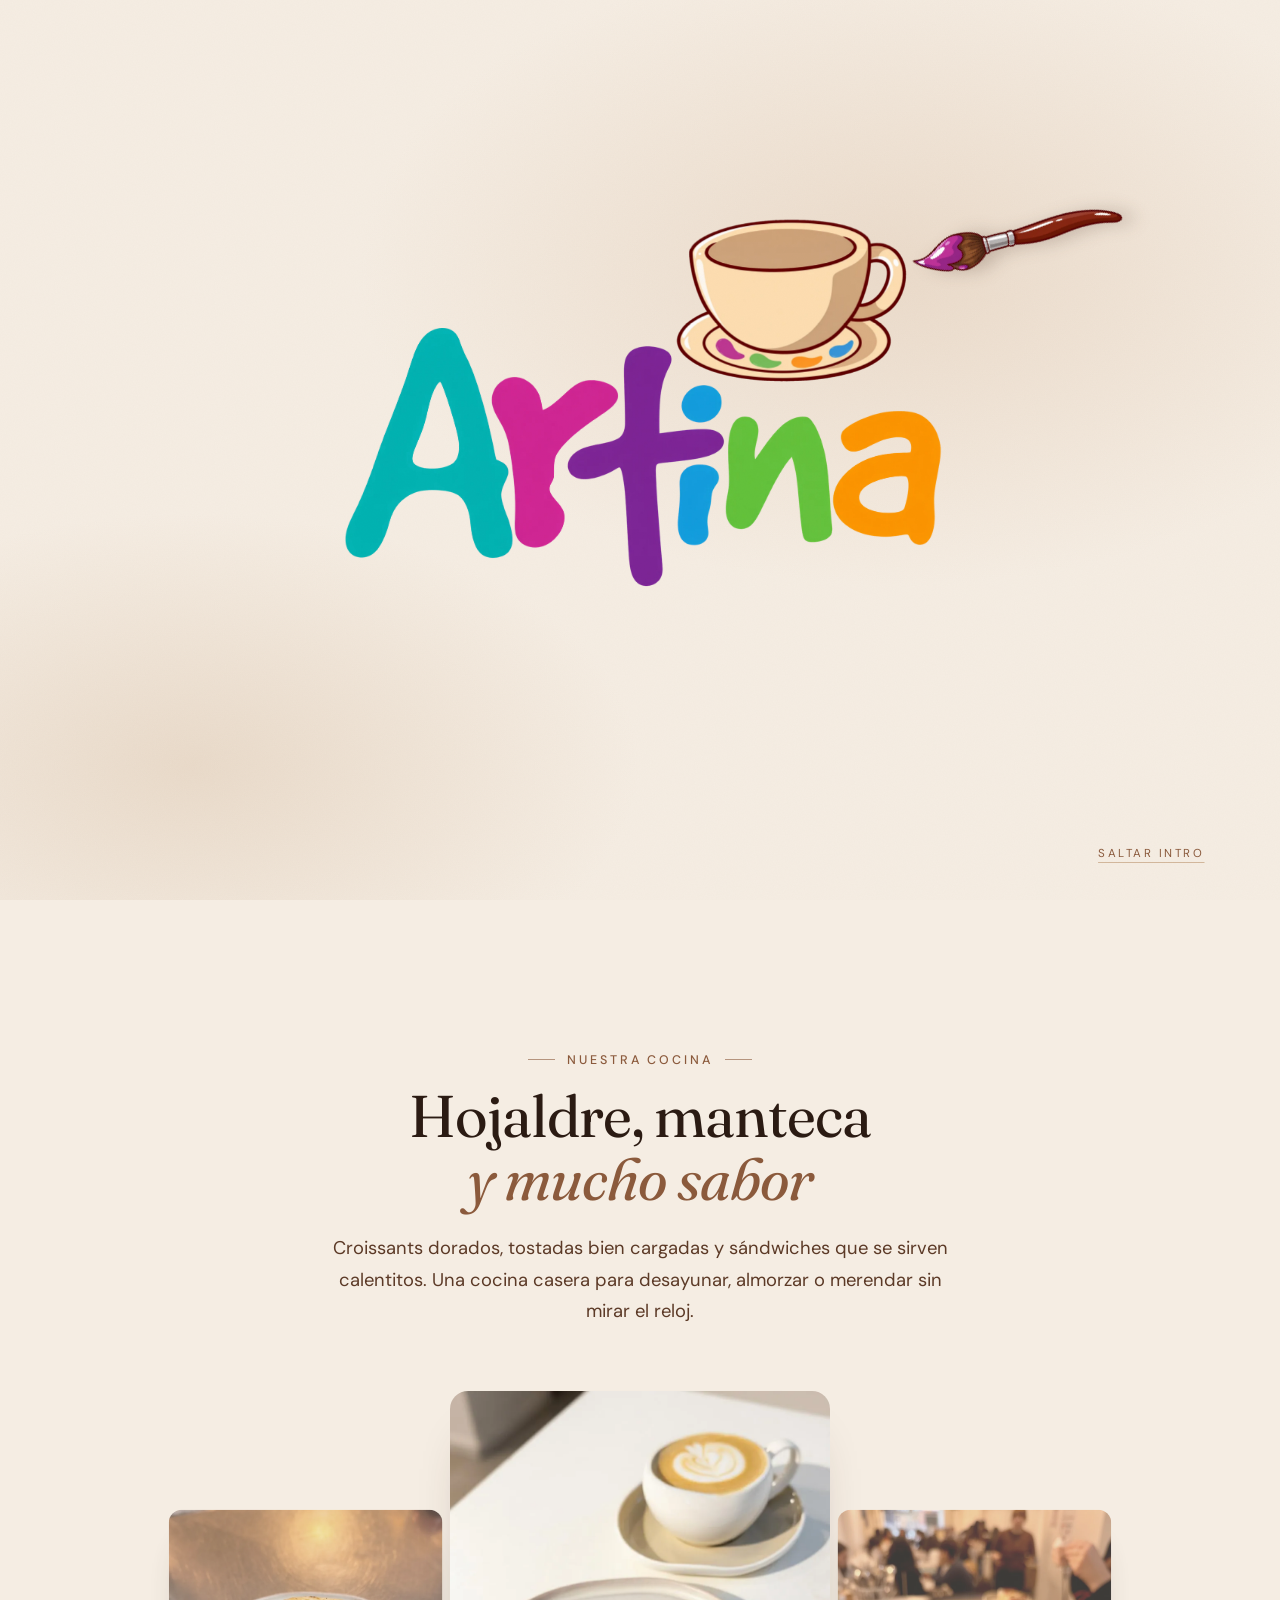
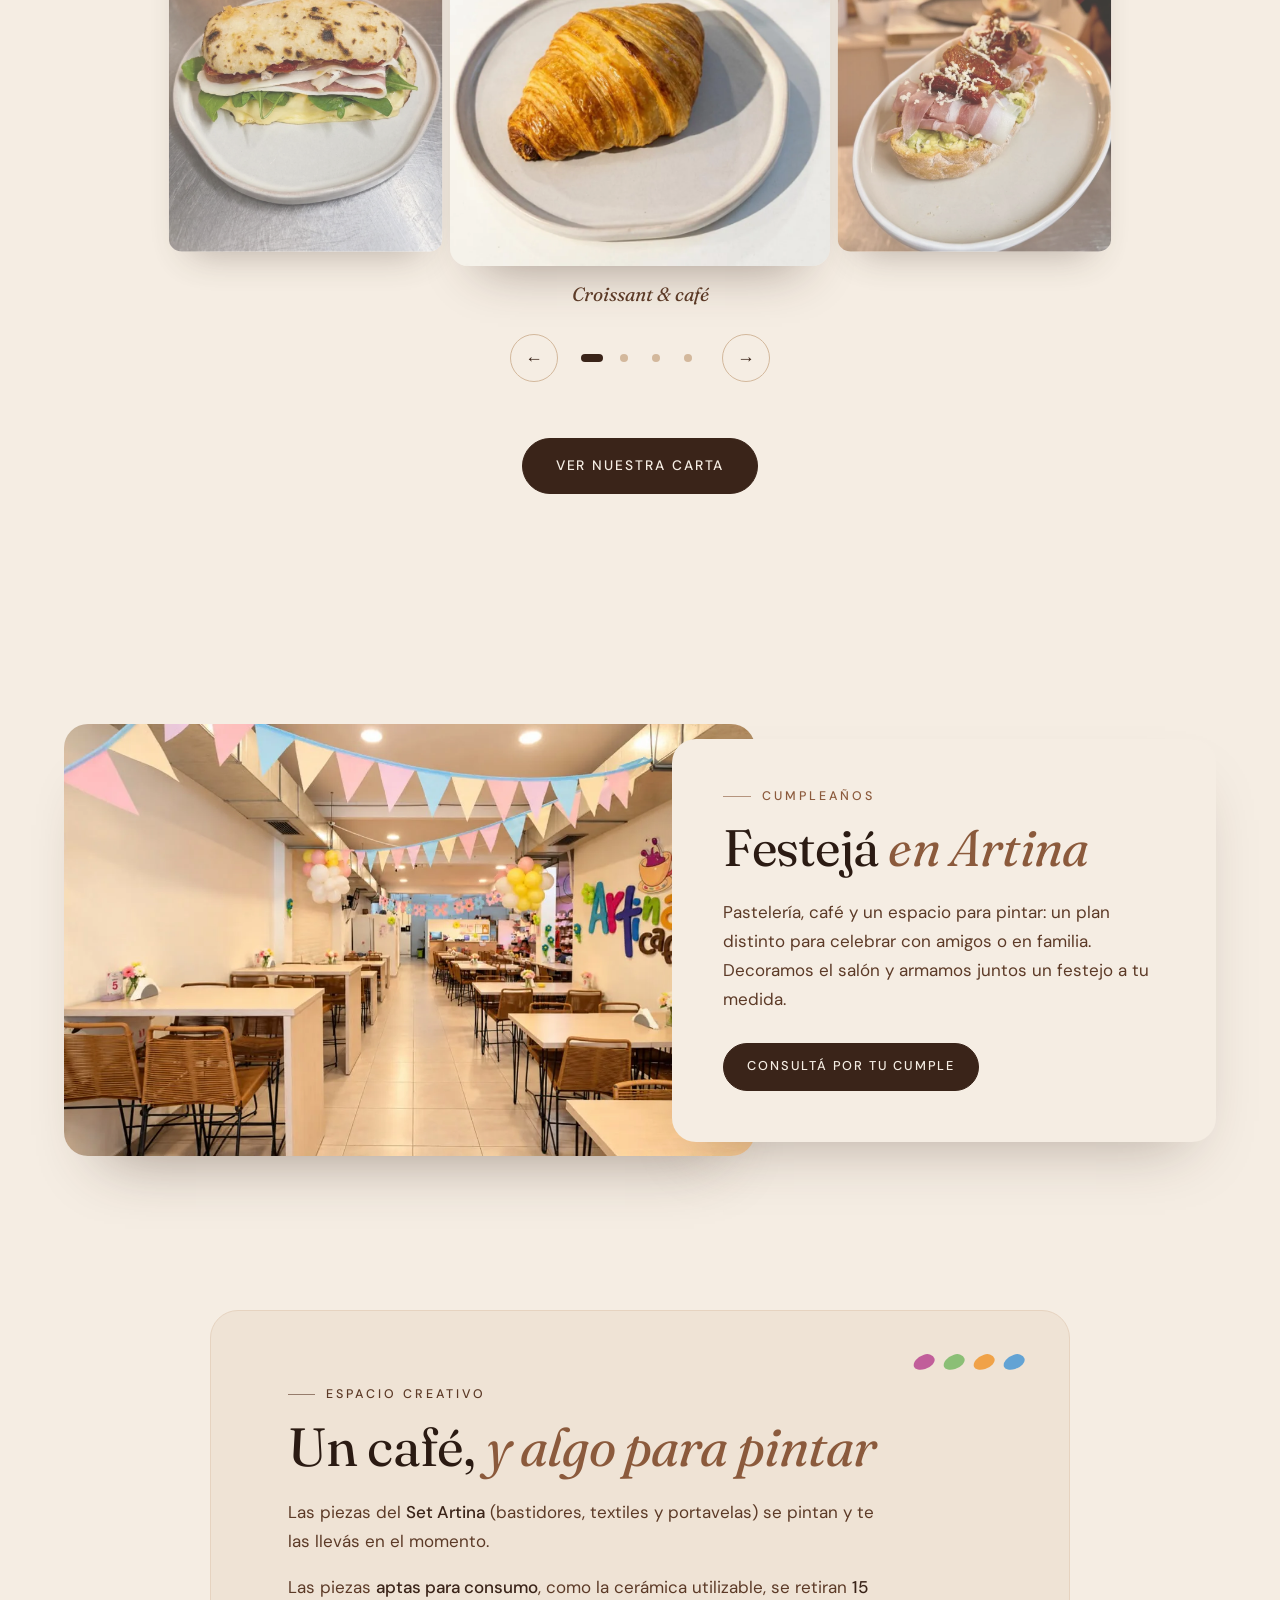
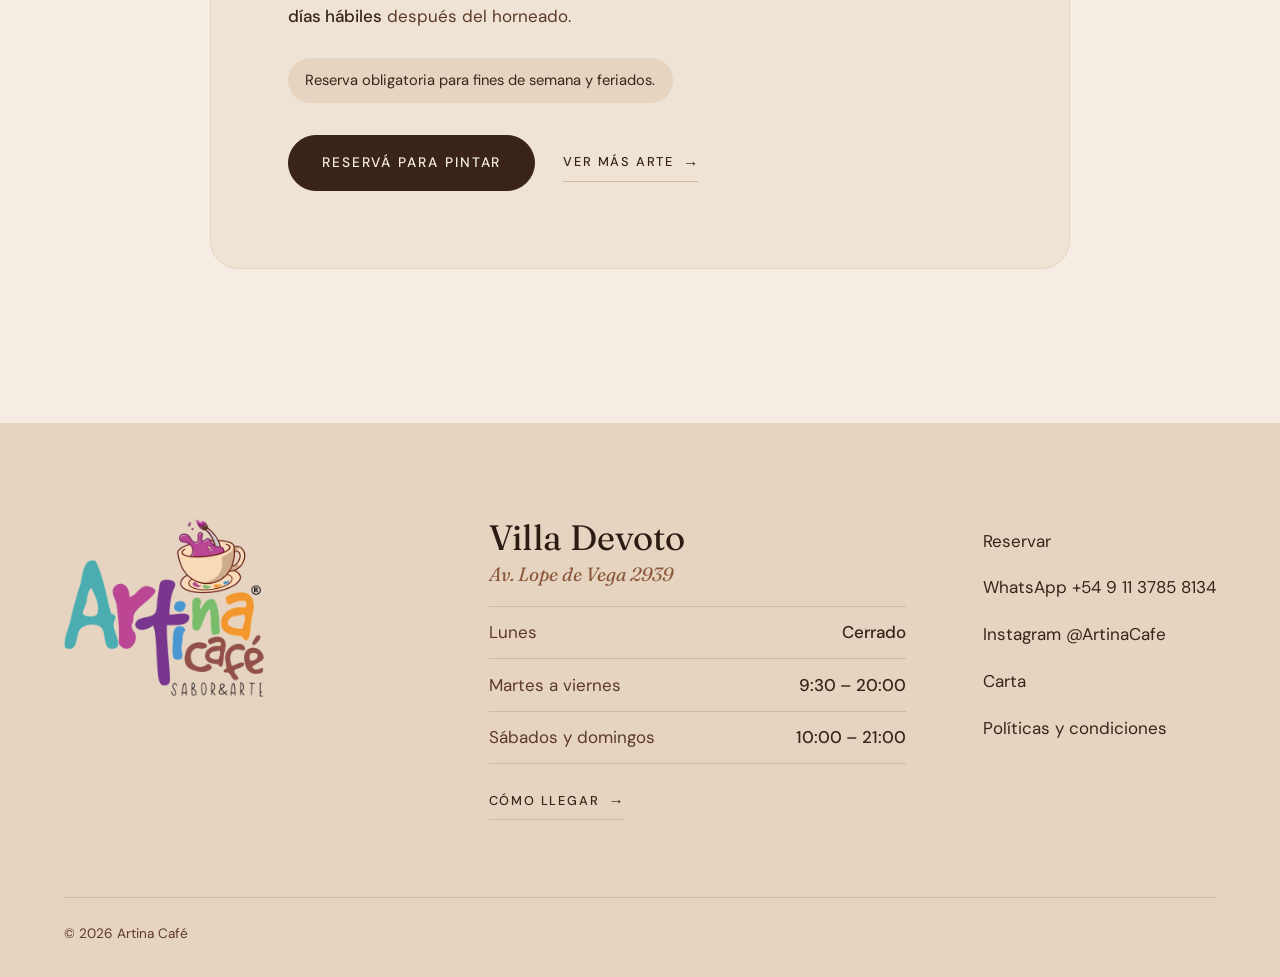
==== index.html @ 3995f41c "Usar el logo completo en el header y el footer Co-Authored-By: Claude Opus 5.5 <noreply@anthropic.co" ====
<!doctype html>
<html lang="es-AR">
<head>
  <meta charset="utf-8">
  <meta name="viewport" content="width=device-width, initial-scale=1">
  <title>Artina Café · Pastelería, café y arte</title>
  <meta name="description" content="Artina Café: pastelería, café y un espacio creativo para pintar. Villa Devoto, Buenos Aires.">
  <meta property="og:title" content="Artina Café · Sabor & Arte">
  <meta property="og:description" content="Pastelería, café y experiencias que inspiran. Villa Devoto, Buenos Aires.">
  <meta property="og:image" content="img/og.jpg">
  <meta name="theme-color" content="#F5EDE3">
  <link rel="icon" href="img/logo.webp">

  <link rel="preconnect" href="https://fonts.googleapis.com">
  <link rel="preconnect" href="https://fonts.gstatic.com" crossorigin>
  <link href="https://fonts.googleapis.com/css2?family=Fraunces:ital,opsz,wght@0,9..144,400;0,9..144,500;1,9..144,400;1,9..144,500&family=DM+Sans:opsz,wght@9..40,400;9..40,500&display=swap" rel="stylesheet">

  <link rel="preload" as="image" href="img/letra-1.webp">
  <link rel="preload" as="image" href="img/pincel.webp">
  <link rel="preload" as="image" href="img/taza.webp">
  <link rel="stylesheet" href="css/styles.css">

  <script type="application/ld+json">
  {
    "@context": "https://schema.org",
    "@type": "CafeOrCoffeeShop",
    "name": "Artina Café",
    "slogan": "Sabor & Arte",
    "url": "https://www.artinacafe.com",
    "telephone": "+54 9 11 3785 8134",
    "servesCuisine": ["Pastelería", "Café", "Salados"],
    "sameAs": ["https://www.instagram.com/ArtinaCafe"],
    "address": { "@type": "PostalAddress", "streetAddress": "Av. Lope de Vega 2939", "addressLocality": "Villa Devoto, Ciudad Autónoma de Buenos Aires", "addressCountry": "AR" },
    "openingHours": ["Tu-Fr 09:30-20:00", "Sa-Su 10:00-21:00"],
    "hasMenu": "https://www.lacartaa.com/artina-cafe-684"
  }
  </script>
</head>
<body class="is-intro">
  <a class="skip-link" href="#pasteleria">Ir al contenido</a>

  <!-- ============ NAV ============ -->
  <header class="nav" id="top">
    <a class="nav__brand" href="#top" aria-label="Artina Café, inicio">
      <img src="img/logo.webp" alt="" width="480" height="428">
    </a>
    <button class="nav__toggle" aria-expanded="false" aria-controls="nav-links">Menú</button>
    <nav class="nav__links" id="nav-links" aria-label="Principal">
      <a href="#pasteleria">Pastelería</a>
      <a href="#cumpleanos">Cumpleaños</a>
      <a href="#espacio-creativo">Espacio creativo</a>
      <a href="#visitanos">Visitanos</a>
      <a class="btn btn--small" href="https://turnosconqr.com/artinacafe" target="_blank" rel="noopener">Reservar</a>
    </nav>
  </header>

  <main>
    <!-- ============ HERO + INTRO ============ -->
    <section class="hero" aria-label="Artina Café, Sabor y Arte">
      <h1 class="visually-hidden">Artina Café — Sabor &amp; Arte</h1>

      <div class="stage" aria-hidden="true">
        <!-- 1. Nombre, revelado por la pincelada -->
        <svg class="layer layer--name" viewBox="0 0 1920 819">
          <!-- Cada letra tiene su máscara: los trazos blancos la van descubriendo -->
          <defs>
            <mask id="m-1" maskUnits="userSpaceOnUse" x="0" y="0" width="1920" height="819">
              <g class="write-strokes" fill="none" stroke="#fff" stroke-width="175" stroke-linecap="round" stroke-linejoin="round">
                <path d="M75 690C90 645 136 515 165 420C194 325 226 184 250 120C274 56 288 35 310 35C332 35 359 56 385 120C411 184 445 325 465 420C485 515 498 645 505 690"/>
                <path d="M150 520L470 520"/>
              </g>
            </mask>
            <mask id="m-2" maskUnits="userSpaceOnUse" x="0" y="0" width="1920" height="819">
              <g class="write-strokes" fill="none" stroke="#fff" stroke-width="175" stroke-linecap="round" stroke-linejoin="round">
                <path d="M570 205C577 246 600 376 610 450C620 524 627 617 630 650"/>
                <path d="M600 390C617 369 659 296 700 265C741 234 821 215 845 205"/>
              </g>
            </mask>
            <mask id="m-3" maskUnits="userSpaceOnUse" x="0" y="0" width="1920" height="819">
              <g class="write-strokes" fill="none" stroke="#fff" stroke-width="175" stroke-linecap="round" stroke-linejoin="round">
                <path d="M765 440L1190 345"/>
                <path d="M985 105C983 171 975 391 975 500C975 609 983 717 985 760"/>
              </g>
            </mask>
            <mask id="m-4" maskUnits="userSpaceOnUse" x="0" y="0" width="1920" height="819">
              <g class="write-strokes" fill="none" stroke="#fff" stroke-width="175" stroke-linecap="round" stroke-linejoin="round">
                <path d="M1145 232L1162 248"/>
                <path d="M1140 480L1140 640"/>
              </g>
            </mask>
            <mask id="m-5" maskUnits="userSpaceOnUse" x="0" y="0" width="1920" height="819">
              <g class="write-strokes" fill="none" stroke="#fff" stroke-width="175" stroke-linecap="round" stroke-linejoin="round">
                <path d="M1285 335L1275 630"/>
                <path d="M1285 460C1301 439 1352 358 1380 335C1408 312 1430 306 1450 320C1470 334 1492 368 1500 420C1508 472 1500 595 1500 630"/>
              </g>
            </mask>
            <mask id="m-6" maskUnits="userSpaceOnUse" x="0" y="0" width="1920" height="819">
              <g class="write-strokes" fill="none" stroke="#fff" stroke-width="175" stroke-linecap="round" stroke-linejoin="round">
                <path d="M1655 385C1672 373 1728 322 1760 315C1792 308 1833 314 1850 345C1867 376 1858 452 1860 500C1862 548 1864 608 1865 630"/>
                <path d="M1845 480C1821 478 1738 460 1700 470C1662 480 1626 512 1615 540C1604 568 1612 616 1635 635C1658 654 1715 661 1750 655C1785 649 1829 609 1845 600"/>
              </g>
            </mask>
          </defs>
          <image class="name-img" href="img/letra-1.webp" x="17" y="0" width="544" height="737" mask="url(#m-1)"/>
          <image class="name-img" href="img/letra-2.webp" x="482" y="148" width="414" height="555" mask="url(#m-2)"/>
          <image class="name-img" href="img/letra-3.webp" x="723" y="53" width="509" height="768" mask="url(#m-3)"/>
          <image class="name-img" href="img/letra-4.webp" x="1073" y="176" width="149" height="519" mask="url(#m-4)"/>
          <image class="name-img" href="img/letra-5.webp" x="1226" y="276" width="350" height="410" mask="url(#m-5)"/>
          <image class="name-img" href="img/letra-6.webp" x="1565" y="258" width="355" height="436" mask="url(#m-6)"/>
        </svg>

        <!-- 2. Taza (fondo) -->
        <div class="layer cup-part">
          <img class="cup-img" src="img/taza.webp" alt="" width="660" height="466">
        </div>

        <!-- 3. Líquido + salpicadura (entre la taza y su borde delantero) -->
        <svg class="layer layer--fx cup-part" viewBox="0 0 1000 760" preserveAspectRatio="none">
          <ellipse class="liquid" cx="732" cy="169" rx="118" ry="31"/>
          <ellipse class="ripple" cx="732" cy="169" rx="110" ry="29"/>
          <g class="splash">
            <path class="splash__fill" d="M612 176C596 168 586 150 594 132C601 116 622 110 636 118C648 125 650 140 662 142C674 144 676 130 678 116C680 98 684 80 697 72C709 65 724 72 722 86C720 100 710 108 716 120C722 132 738 128 750 120C762 112 780 108 792 118C804 128 806 146 800 160L806 178Z"/>
            <path class="splash__line" d="M612 176C596 168 586 150 594 132C601 116 622 110 636 118C648 125 650 140 662 142C674 144 676 130 678 116C680 98 684 80 697 72C709 65 724 72 722 86C720 100 710 108 716 120C722 132 738 128 750 120C762 112 780 108 792 118C804 128 806 146 800 160"/>
            <path class="splash__shine" d="M604 140C608 128 618 124 626 126M690 92C692 84 698 80 704 80M772 124C780 122 788 126 791 132"/>
            <ellipse class="splash__bubble" cx="760" cy="146" rx="9" ry="6"/>
          </g>
        </svg>

        <!-- 4. Pincel cuando está dentro de la taza (recortado a la boca de la taza) -->
        <div class="layer layer--in-cup"></div>

        <!-- 5. Borde delantero de la taza + plato -->
        <div class="layer cup-part">
          <img class="cup-img" src="img/taza-frente.webp" alt="" width="660" height="466">
        </div>

        <!-- 6. Capa superior: gotas y pincel en vuelo -->
        <svg class="layer layer--drops" viewBox="0 0 1000 760" preserveAspectRatio="none">
          <path class="drop" d="M0 -12C4 -6 8 -1 8 4A8 8 0 0 1 -8 4C-8 -1 -4 -6 0 -12Z"/>
          <path class="drop" d="M0 -8C3 -4 5 -1 5 3A5 5 0 0 1 -5 3C-5 -1 -3 -4 0 -8Z"/>
          <path class="drop" d="M0 -9C3 -5 6 -1 6 3A6 6 0 0 1 -6 3C-6 -1 -3 -5 0 -9Z"/>
        </svg>
        <div class="layer layer--top">
          <div class="brush"><img src="img/pincel.webp" alt="" width="606" height="593"></div>
        </div>

        <img class="lockup" src="img/cafe-saboryarte.webp" alt="" width="900" height="523">

        <svg width="0" height="0" style="position:absolute">
          <clipPath id="cup-mouth" clipPathUnits="objectBoundingBox">
            <rect x="-1" y="-1" width="3" height="1.2224"/>
            <ellipse cx="0.732" cy="0.2224" rx="0.119" ry="0.0418"/>
          </clipPath>
        </svg>
      </div>

      <div class="hero__after">
        <p class="hero__lead">Pastelería, café y experiencias que inspiran</p>
        <div class="hero__ctas">
          <a class="btn" href="#pasteleria">Descubrí nuestra cocina</a>
          <a class="btn btn--ghost" href="https://turnosconqr.com/artinacafe" target="_blank" rel="noopener">Reservar mesa</a>
        </div>
      </div>

      <button class="skip-intro" type="button">Saltar intro</button>
    </section>

    <!-- ============ PASTELERÍA + COCINA (carrusel) ============ -->
    <section class="section food" id="pasteleria">
      <header class="food__head reveal">
        <p class="eyebrow eyebrow--center">Nuestra cocina</p>
        <h2 class="display">Hojaldre, manteca <em>y mucho sabor</em></h2>
        <p class="lede">
          Croissants dorados, tostadas bien cargadas y sándwiches que se sirven calentitos.
          Una cocina casera para desayunar, almorzar o merendar sin mirar el reloj.
        </p>
      </header>

      <div class="carousel reveal" aria-roledescription="carrusel" aria-label="Platos de Artina">
        <div class="carousel__track">
          <figure class="slide" aria-roledescription="diapositiva">
            <img src="img/comida2.webp" alt="Croissant dorado junto a un café con arte latte" width="922" height="1152" loading="lazy">
            <figcaption>Croissant &amp; café</figcaption>
          </figure>
          <figure class="slide" aria-roledescription="diapositiva">
            <img src="img/comida.webp" alt="Tostada con palta, jamón crudo y tomates asados" width="922" height="1152" loading="lazy">
            <figcaption>Tostada con palta y jamón crudo</figcaption>
          </figure>
          <figure class="slide" aria-roledescription="diapositiva">
            <img src="img/comida3.webp" alt="Sándwich tostado de jamón con queso gratinado" width="922" height="1152" loading="lazy">
            <figcaption>Tostado gratinado</figcaption>
          </figure>
          <figure class="slide" aria-roledescription="diapositiva">
            <img src="img/comida4.webp" alt="Sándwich de focaccia con jamón, queso, tomates y rúcula" width="922" height="1152" loading="lazy">
            <figcaption>Focaccia rellena</figcaption>
          </figure>
        </div>
        <div class="carousel__controls">
          <button class="carousel__btn" data-dir="-1" aria-label="Anterior">←</button>
          <div class="carousel__dots" role="tablist" aria-label="Elegir plato"></div>
          <button class="carousel__btn" data-dir="1" aria-label="Siguiente">→</button>
        </div>
      </div>

      <div class="food__cta reveal">
        <a class="btn btn--large" href="https://www.lacartaa.com/artina-cafe-684" target="_blank" rel="noopener">Ver nuestra carta</a>
      </div>
    </section>

    <!-- ============ CUMPLEAÑOS ============ -->
    <section class="birthday" id="cumpleanos">
      <div class="birthday__media reveal">
        <img src="img/cumpleanos.webp" alt="El salón de Artina Café decorado para un cumpleaños, con banderines y globos" width="1290" height="716" loading="lazy">
      </div>
      <div class="birthday__card reveal">
        <p class="eyebrow">Cumpleaños</p>
        <h2 class="display">Festejá <em>en Artina</em></h2>
        <!-- EDITAR: sumar detalles reales (para quiénes, capacidad, qué incluye) -->
        <p>
          Pastelería, café y un espacio para pintar: un plan distinto para celebrar con amigos o en familia.
          Decoramos el salón y armamos juntos un festejo a tu medida.
        </p>
        <a class="btn" href="https://wa.me/5491137858134?text=Hola%21%20Quiero%20consultar%20por%20un%20cumplea%C3%B1os%20en%20Artina" target="_blank" rel="noopener">Consultá por tu cumple</a>
      </div>
    </section>

    <!-- ============ ESPACIO CREATIVO ============ -->
    <section class="section studio" id="espacio-creativo">
      <div class="studio__card reveal">
        <div class="studio__palette" aria-hidden="true">
          <span style="--c:#B8468F"></span><span style="--c:#79B865"></span><span style="--c:#F0962F"></span><span style="--c:#4A98D3"></span>
        </div>
        <p class="eyebrow">Espacio creativo</p>
        <h2 class="display">Un café, <em>y algo para pintar</em></h2>
        <p>
          Las piezas del <strong>Set Artina</strong> (bastidores, textiles y portavelas) se pintan
          y te las llevás en el momento.
        </p>
        <p>
          Las piezas <strong>aptas para consumo</strong>, como la cerámica utilizable, se retiran
          <strong>15 días hábiles</strong> después del horneado.
        </p>
        <p class="notice">Reserva obligatoria para fines de semana y feriados.</p>
        <div class="studio__ctas">
          <a class="btn btn--large" href="https://turnosconqr.com/artinacafe" target="_blank" rel="noopener">Reservá para pintar</a>
          <a class="link-arrow" href="https://linktr.ee/artinacafe" target="_blank" rel="noopener">Ver más arte</a>
        </div>
      </div>
    </section>
  </main>

  <!-- ============ FOOTER / VISITANOS ============ -->
  <footer class="footer" id="visitanos">
    <div class="footer__brand">
      <img src="img/logo.webp" alt="Artina café · Sabor &amp; Arte" width="480" height="428" loading="lazy">
    </div>

    <div class="footer__visit">
      <h2 class="footer__title">Villa Devoto</h2>
      <p class="footer__addr">Av. Lope de Vega 2939</p>
      <dl class="hours">
        <div><dt>Lunes</dt><dd>Cerrado</dd></div>
        <div><dt>Martes a viernes</dt><dd>9:30 – 20:00</dd></div>
        <div><dt>Sábados y domingos</dt><dd>10:00 – 21:00</dd></div>
      </dl>
      <a class="link-arrow link-arrow--light" href="https://www.google.com/maps/search/?api=1&amp;query=Av.+Lope+de+Vega+2939,+Buenos+Aires" target="_blank" rel="noopener">Cómo llegar</a>
    </div>

    <ul class="footer__links">
      <li><a href="https://turnosconqr.com/artinacafe" target="_blank" rel="noopener">Reservar</a></li>
      <li><a href="https://wa.me/5491137858134" target="_blank" rel="noopener">WhatsApp +54 9 11 3785 8134</a></li>
      <li><a href="https://www.instagram.com/ArtinaCafe" target="_blank" rel="noopener">Instagram @ArtinaCafe</a></li>
      <li><a href="https://www.lacartaa.com/artina-cafe-684" target="_blank" rel="noopener">Carta</a></li>
      <li><a href="https://artinacafe.com/index.php/politicas-condiciones/" target="_blank" rel="noopener">Políticas y condiciones</a></li>
    </ul>
    <p class="footer__copy">© <span id="year">2026</span> Artina Café</p>
  </footer>

  <script src="js/main.js" defer></script>
</body>
</html>
---- css/styles.css ----
/* ==========================================================================
   Artina Café — hoja de estilos
   Paleta tierra / nude / marrón · Fraunces + DM Sans
   ========================================================================== */

:root {
  --crema:     #F5EDE3;
  --crema-2:   #EFE3D5;
  --nude:      #E6D3C0;
  --arena:     #D3B89C;
  --caramelo:  #B0835D;
  --canela:    #8B5A3C;
  --cacao:     #5C3A27;
  --espresso:  #3A2419;
  --tinta:     #2B1B13;
  --paint:     #B8468F;           /* magenta del pincel (solo en la intro) */
  --paint-dk:  #6B1A2A;

  --serif: "Fraunces", Georgia, serif;
  --sans:  "DM Sans", system-ui, sans-serif;

  --gutter: clamp(16px, 5vw, 72px);
  --maxw: 1200px;
  --radius: 4px;
  --ease: cubic-bezier(.22, .8, .24, 1);
}

*,
*::before,
*::after { box-sizing: border-box; }

html { scroll-behavior: smooth; -webkit-text-size-adjust: 100%; }
section[id] { scroll-margin-top: 72px; }
@media (prefers-reduced-motion: reduce) { html { scroll-behavior: auto; } }

body {
  margin: 0;
  background: var(--crema);
  color: var(--espresso);
  font: 400 1.0625rem/1.7 var(--sans);
  -webkit-font-smoothing: antialiased;
  overflow-x: clip;
}

img { display: block; max-width: 100%; height: auto; }
a { color: inherit; }

/* grano de papel muy sutil */
body::before {
  content: "";
  position: fixed; inset: 0;
  pointer-events: none;
  z-index: 100;
  opacity: .35;
  mix-blend-mode: multiply;
  background-image: url("data:image/svg+xml,%3Csvg xmlns='http://www.w3.org/2000/svg' width='160' height='160'%3E%3Cfilter id='n'%3E%3CfeTurbulence type='fractalNoise' baseFrequency='.9' numOctaves='2' stitchTiles='stitch'/%3E%3CfeColorMatrix values='0 0 0 0 .45 0 0 0 0 .32 0 0 0 0 .22 0 0 0 .09 0'/%3E%3C/filter%3E%3Crect width='100%25' height='100%25' filter='url(%23n)'/%3E%3C/svg%3E");
}

.visually-hidden {
  position: absolute !important;
  width: 1px; height: 1px; overflow: hidden;
  clip: rect(0 0 0 0); white-space: nowrap;
}

.skip-link {
  position: absolute; left: 16px; top: -60px; z-index: 200;
  background: var(--espresso); color: var(--crema);
  padding: .6em 1em; border-radius: var(--radius);
}
.skip-link:focus { top: 16px; }

:focus-visible { outline: 2px solid var(--canela); outline-offset: 3px; }

/* ---------- Tipografía ---------- */

.eyebrow {
  margin: 0 0 1.1rem;
  font: 500 .78rem/1 var(--sans);
  letter-spacing: .24em;
  text-transform: uppercase;
  color: var(--canela);
  display: flex; align-items: center; gap: .9em;
}
.eyebrow::before {
  content: ""; width: 2.2em; height: 1px; background: currentColor; opacity: .6;
}

.display {
  margin: 0 0 1.4rem;
  font: 400 clamp(2.2rem, 4.6vw, 3.9rem)/1.08 var(--serif);
  letter-spacing: -.015em;
  color: var(--tinta);
  text-wrap: balance;
}
.display em { font-style: italic; color: var(--canela); }

.lede { font-size: 1.15rem; max-width: 34em; color: var(--cacao); }

/* ---------- Botones y links ---------- */

.btn {
  display: inline-flex; align-items: center; justify-content: center;
  min-height: 48px;
  padding: .85em 1.8em;
  border: 1px solid var(--espresso);
  border-radius: 999px;
  background: var(--espresso);
  color: var(--crema);
  font: 500 .8rem/1 var(--sans);
  letter-spacing: .14em;
  text-transform: uppercase;
  text-decoration: none;
  transition: background .35s var(--ease), color .35s var(--ease), border-color .35s var(--ease), transform .35s var(--ease);
}
.btn:hover { background: var(--canela); border-color: var(--canela); transform: translateY(-2px); }
.btn--ghost { background: transparent; color: var(--espresso); }
.btn--ghost:hover { background: var(--espresso); color: var(--crema); border-color: var(--espresso); }
.btn--small { min-height: 40px; padding: .7em 1.4em; font-size: .74rem; }
.btn--large { min-height: 56px; padding: 1em 2.4em; font-size: .86rem; }

.link-arrow {
  display: inline-flex; align-items: center; gap: .7em;
  font: 500 .8rem/1 var(--sans);
  letter-spacing: .14em; text-transform: uppercase;
  text-decoration: none;
  color: var(--espresso);
  padding: .8em 0;
  border-bottom: 1px solid var(--arena);
  transition: gap .3s var(--ease), border-color .3s var(--ease);
}
.link-arrow::after { content: "→"; font-family: var(--serif); font-size: 1.2em; letter-spacing: 0; }
.link-arrow:hover { gap: 1.1em; border-color: var(--espresso); }

.link-small {
  font-size: .9rem; color: var(--canela);
  text-decoration: underline; text-underline-offset: 4px; text-decoration-color: var(--arena);
}

/* ---------- Nav ---------- */

.nav {
  position: fixed; inset: 0 0 auto 0; z-index: 50;
  display: flex; align-items: center; justify-content: space-between;
  padding: 10px var(--gutter);
  transition: background .4s var(--ease), box-shadow .4s var(--ease), opacity .8s var(--ease), transform .8s var(--ease);
}
.nav.is-scrolled {
  background: color-mix(in srgb, var(--crema) 88%, transparent);
  backdrop-filter: blur(10px);
  -webkit-backdrop-filter: blur(10px);
  box-shadow: 0 1px 0 rgba(58, 36, 25, .08);
}
.is-intro .nav { opacity: 0; transform: translateY(-12px); pointer-events: none; }

.nav__brand img { height: 66px; width: auto; transition: height .4s var(--ease); }
.nav.is-scrolled .nav__brand img { height: 52px; }

.nav__links { display: flex; align-items: center; gap: clamp(18px, 2.4vw, 36px); }
.nav__links a:not(.btn) {
  font: 500 .78rem/1 var(--sans);
  letter-spacing: .14em; text-transform: uppercase; text-decoration: none;
  padding: .6em 0;
  background: linear-gradient(currentColor, currentColor) 0 100% / 0 1px no-repeat;
  transition: background-size .35s var(--ease);
}
.nav__links a:not(.btn):hover { background-size: 100% 1px; }

.nav__toggle {
  display: none;
  min-height: 44px; padding: 0 1.1em;
  border: 1px solid var(--espresso); border-radius: 999px;
  background: transparent; color: var(--espresso);
  font: 400 .75rem/1 var(--sans); letter-spacing: .2em; text-transform: uppercase;
  cursor: pointer;
}

@media (max-width: 820px) {
  .nav__toggle { display: inline-flex; align-items: center; }
  .nav__links {
    position: absolute; top: 100%; left: 12px; right: 12px;
    flex-direction: column; align-items: stretch; gap: 0;
    padding: 12px 20px 20px;
    background: var(--crema);
    border: 1px solid var(--nude); border-radius: 16px;
    box-shadow: 0 20px 40px -20px rgba(58, 36, 25, .25);
    opacity: 0; transform: translateY(-8px); pointer-events: none;
    transition: opacity .3s var(--ease), transform .3s var(--ease);
  }
  .nav__links.is-open { opacity: 1; transform: none; pointer-events: auto; }
  .nav__links a:not(.btn) { padding: 1em 0; border-bottom: 1px solid var(--nude); background: none; }
  .nav__links .btn { margin-top: 16px; }
}

/* ==========================================================================
   HERO + INTRO ANIMADA
   El escenario usa unidades propias de 1000 × 760 (ver js/main.js).
   ========================================================================== */

.hero {
  --stage-w: min(720px, 100%, calc((100svh - 360px) * 1.12));
  position: relative;
  min-height: 100svh;
  display: flex; flex-direction: column; align-items: center; justify-content: center;
  padding: clamp(110px, 15vh, 170px) var(--gutter) clamp(40px, 6vh, 72px);
  overflow: clip;
  background:
    radial-gradient(60% 50% at 70% 30%, rgba(230, 211, 192, .7), transparent 70%),
    radial-gradient(50% 40% at 15% 85%, rgba(211, 184, 156, .35), transparent 70%),
    var(--crema);
}

.stage {
  position: relative;
  /* limitado por el alto de pantalla para que el texto de abajo entre en el primer pantallazo */
  width: var(--stage-w);
  min-width: min(300px, 100%);
  aspect-ratio: 1000 / 760;
  container-type: inline-size;
}

.layer {
  position: absolute; inset: 0;
  width: 100%; height: 100%;
  overflow: visible;
  pointer-events: none;
}
.layer--name { top: 39.47%; bottom: auto; height: auto; }   /* y = 300 */
.layer--in-cup { clip-path: url(#cup-mouth); }

.cup-part { opacity: 0; transform-origin: 74.5% 45%; will-change: transform, opacity; }
.cup-img {
  position: absolute;
  left: 56%;                                            /* x = 560 */
  top: 15.79%;                                          /* y = 120 */
  width: 38%;                                           /* w = 380 */
}

/* salpicadura */
.liquid { fill: var(--paint); opacity: 0; }
.ripple { fill: none; stroke: #E9A2CF; stroke-width: 3; opacity: 0; }
.splash { opacity: 0; }
.splash__fill { fill: var(--paint); }
.splash__line { fill: none; stroke: var(--paint-dk); stroke-width: 5; stroke-linecap: round; stroke-linejoin: round; }
.splash__shine { fill: none; stroke: #F3C6E2; stroke-width: 4.5; stroke-linecap: round; }
.splash__bubble { fill: #E9A2CF; stroke: var(--paint-dk); stroke-width: 3; }
.drop { fill: var(--paint); stroke: var(--paint-dk); stroke-width: 2.5; opacity: 0; }

/* pincel: el origen de la transformación es la punta de las cerdas */
.brush {
  position: absolute;
  left: 0; top: 0;
  width: 23.9%;
  transform-origin: .66% .34%;
  will-change: transform, left, top;
  filter: drop-shadow(6px 10px 8px rgba(58, 36, 25, .22));
}
.brush img { width: 100%; }

/* "café · SABOR&ARTE" del logotipo, debajo de "na" como en el logo */
.lockup {
  position: absolute;
  right: 0; top: 84%;
  width: 44%;
  opacity: 0; transform: translateY(12px);
  transition: opacity 1s var(--ease), transform 1s var(--ease);
}

.hero__after {
  margin-top: calc(var(--stage-w) * .13 + 40px);
  text-align: center;
  opacity: 0; transform: translateY(14px);
  transition: opacity 1s var(--ease) .25s, transform 1s var(--ease) .25s;
}
.hero__lead {
  margin: 0 0 1.6rem;
  font: italic 400 clamp(1.25rem, 2.3vw, 1.7rem)/1.3 var(--serif);
  color: var(--cacao);
}
.hero__ctas { display: flex; flex-wrap: wrap; gap: 12px; justify-content: center; }

.intro-done .lockup,
.intro-done .hero__after { opacity: 1; transform: none; }

.skip-intro {
  position: absolute; right: var(--gutter); bottom: 24px;
  min-height: 44px; padding: 0 1em;
  border: 0; background: none; cursor: pointer;
  font: 400 .72rem/1 var(--sans); letter-spacing: .22em; text-transform: uppercase;
  color: var(--canela);
  text-decoration: underline; text-underline-offset: 5px; text-decoration-color: var(--arena);
  transition: opacity .5s var(--ease);
}
.intro-done .skip-intro { opacity: 0; pointer-events: none; }

/* ==========================================================================
   SECCIONES
   ========================================================================== */

.section {
  padding: clamp(80px, 12vw, 160px) var(--gutter);
  max-width: calc(var(--maxw) + 2 * var(--gutter));
  margin: 0 auto;
}

.section__head { margin-bottom: clamp(40px, 6vw, 72px); }
.section__head--row {
  display: flex; flex-wrap: wrap; align-items: flex-end; justify-content: space-between; gap: 24px;
}

/* ---------- Nuestra cocina + carrusel ---------- */

.food { max-width: none; overflow: hidden; }
.food__head { text-align: center; max-width: 720px; margin: 0 auto clamp(40px, 6vw, 64px); }
.food__head .lede { margin: 0 auto; }
.eyebrow--center { justify-content: center; }
.eyebrow--center::after { content: ""; width: 2.2em; height: 1px; background: currentColor; opacity: .6; }

.carousel { position: relative; max-width: var(--maxw); margin: 0 auto; }
.carousel__track {
  position: relative;
  height: calc(var(--slide-w) * 1.25 + 56px);
  --slide-w: clamp(230px, 30vw, 380px);
  touch-action: pan-y;
}
.slide {
  position: absolute;
  left: 50%; top: 0;
  width: var(--slide-w);
  margin: 0;
  transition: transform .9s var(--ease), opacity .9s var(--ease), filter .9s var(--ease);
  cursor: pointer;
}
.slide img {
  width: 100%; aspect-ratio: 4 / 5; object-fit: cover;
  border-radius: 18px;
  box-shadow: 0 30px 50px -30px rgba(58, 36, 25, .45);
}
.slide figcaption {
  margin-top: 16px;
  text-align: center;
  font: italic 400 1.2rem/1.3 var(--serif);
  color: var(--cacao);
  opacity: 0; transition: opacity .6s var(--ease);
}
.slide.is-active { cursor: default; }
.slide.is-active figcaption { opacity: 1; }

.carousel__controls { display: flex; align-items: center; justify-content: center; gap: 20px; margin-top: 12px; }
.carousel__btn {
  width: 48px; height: 48px; border-radius: 50%;
  border: 1px solid var(--arena); background: transparent; color: var(--espresso);
  font: 400 1.1rem/1 var(--serif); cursor: pointer;
  transition: background .3s var(--ease), color .3s var(--ease), border-color .3s var(--ease);
}
.carousel__btn:hover { background: var(--espresso); color: var(--crema); border-color: var(--espresso); }
.carousel__dots { display: flex; gap: 4px; }
.carousel__dots button {
  width: 28px; height: 44px; padding: 0; border: 0; background: none; cursor: pointer;
  display: grid; place-items: center;
}
.carousel__dots button::before {
  content: ""; width: 8px; height: 8px; border-radius: 50%; background: var(--arena);
  transition: width .4s var(--ease), background .4s var(--ease);
}
.carousel__dots button[aria-selected="true"]::before { width: 22px; border-radius: 4px; background: var(--espresso); }

.food__cta { text-align: center; margin-top: clamp(36px, 5vw, 56px); }

@media (max-width: 640px) {
  .carousel__track { --slide-w: 62vw; }
}

/* ---------- Cumpleaños ---------- */

.birthday {
  position: relative;
  display: grid;
  grid-template-columns: minmax(0, 1.5fr) minmax(0, 1fr);
  align-items: center;
  max-width: calc(var(--maxw) + 2 * var(--gutter));
  margin: 0 auto;
  padding: clamp(40px, 6vw, 80px) var(--gutter) clamp(80px, 12vw, 160px);
}
.birthday__media { grid-column: 1 / 2; grid-row: 1; }
.birthday__media img {
  width: 100%; aspect-ratio: 16 / 10; object-fit: cover;
  border-radius: 24px;
  box-shadow: 0 40px 60px -40px rgba(58, 36, 25, .45);
}
.birthday__card {
  grid-column: 2 / 3; grid-row: 1;
  margin-left: -18%;
  position: relative; z-index: 1;
  padding: clamp(32px, 4vw, 52px);
  border-radius: 24px;
  background: var(--crema);
  box-shadow: 0 30px 60px -30px rgba(58, 36, 25, .35);
}
.birthday__card p:not(.eyebrow) { color: var(--cacao); margin: 0 0 1.8rem; }
.birthday__card .display { font-size: clamp(2.2rem, 4vw, 3.4rem); }

@media (max-width: 860px) {
  .birthday { grid-template-columns: 1fr; }
  .birthday__card { grid-column: 1; grid-row: 2; margin: -48px 16px 0; }
}

/* ---------- Espacio creativo ---------- */

.studio { padding-top: 0; }
.studio__card {
  position: relative;
  max-width: 860px;
  margin: 0 auto;
  padding: clamp(40px, 6vw, 80px);
  border-radius: 28px;
  background: var(--crema-2);
  border: 1px solid var(--nude);
}
.studio__card p { color: var(--cacao); max-width: 36em; }
.studio__card strong { font-weight: 500; color: var(--espresso); }
.studio__card .display { font-size: clamp(2.1rem, 4.2vw, 3.4rem); }
.studio__palette { position: absolute; top: clamp(28px, 4vw, 44px); right: clamp(28px, 4vw, 44px); display: flex; gap: 8px; }
.studio__palette span {
  width: 22px; height: 14px; border-radius: 60% 40% 55% 45% / 60% 50% 50% 40%;
  background: var(--c); opacity: .85; transform: rotate(-18deg);
}
.studio__ctas { display: flex; flex-wrap: wrap; align-items: center; gap: 18px 28px; margin-top: 2rem; }
.notice {
  display: inline-block;
  margin: .6rem 0 0;
  padding: .7em 1.2em;
  border-radius: 999px;
  background: var(--nude);
  font-size: .92rem;
  color: var(--espresso) !important;
}

/* ---------- Footer / Visitanos ---------- */

.footer {
  background: var(--nude);
  color: var(--espresso);
  padding: clamp(56px, 8vw, 96px) var(--gutter) 32px;
  display: grid;
  grid-template-columns: 1fr 1.2fr auto;
  gap: clamp(40px, 6vw, 80px);
  align-items: start;
}
.footer__brand img { width: 200px; }
.footer__title { margin: 0; font: 400 2.2rem/1.1 var(--serif); color: var(--tinta); }
.footer__addr { margin: .3rem 0 1.2rem; font: italic 400 1.2rem/1.3 var(--serif); color: var(--canela); }
.hours { margin: 0 0 1.2rem; border-top: 1px solid var(--arena); }
.hours div { display: flex; justify-content: space-between; gap: 16px; padding: .7rem 0; border-bottom: 1px solid var(--arena); }
.hours dt { color: var(--cacao); }
.hours dd { margin: 0; font-weight: 500; font-variant-numeric: tabular-nums; }
.footer__links { list-style: none; margin: 0; padding: 0; display: grid; gap: 2px; }
.footer__links a { text-decoration: none; display: inline-block; padding: 8px 0; }
.footer__links a:hover { text-decoration: underline; text-underline-offset: 4px; }
.footer__copy { grid-column: 1 / -1; margin: 0; padding-top: 24px; border-top: 1px solid var(--arena); font-size: .85rem; color: var(--cacao); }
@media (max-width: 860px) {
  .footer { grid-template-columns: 1fr; }
}

/* ---------- Revelado al hacer scroll ---------- */

.reveal { opacity: 0; transform: translateY(24px); transition: opacity 1s var(--ease), transform 1s var(--ease); }
.reveal.is-visible { opacity: 1; transform: none; }
.no-js .reveal { opacity: 1; transform: none; }
@media (prefers-reduced-motion: reduce) {
  .reveal { opacity: 1; transform: none; transition: none; }
}
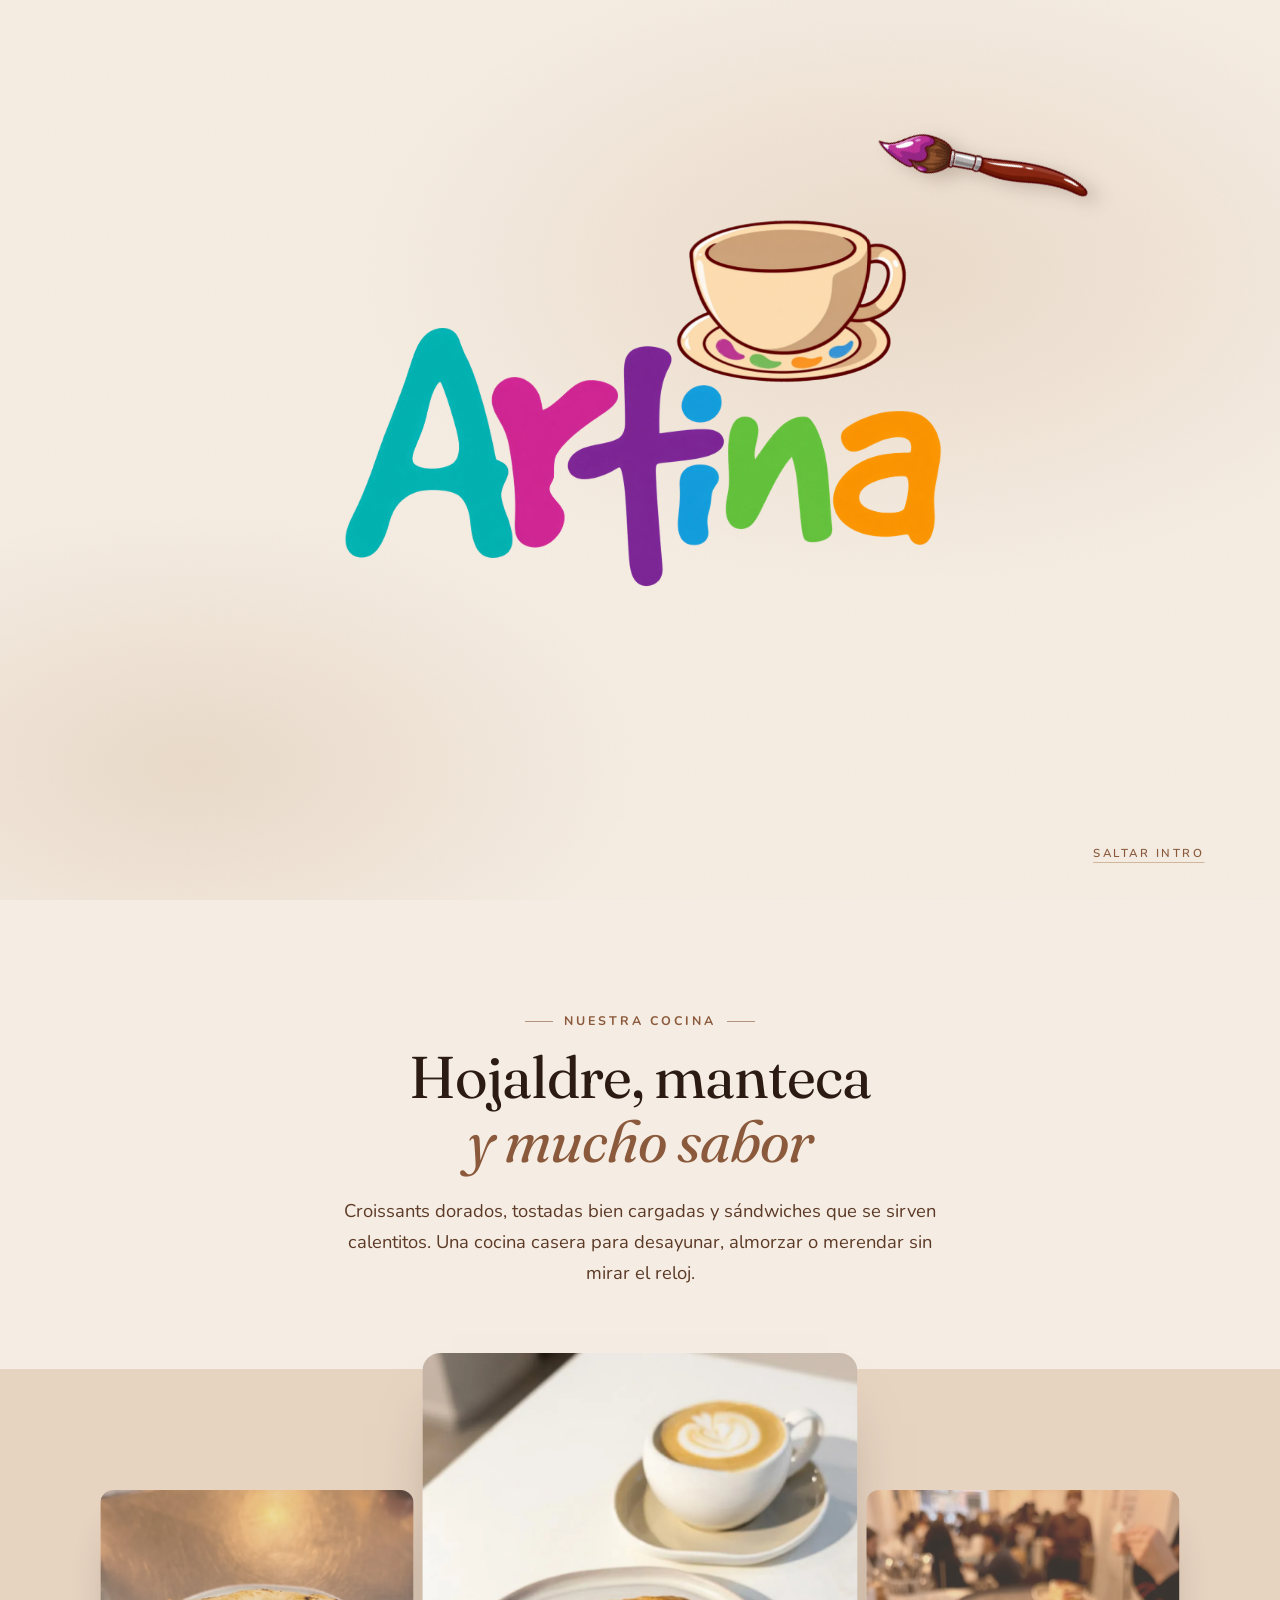
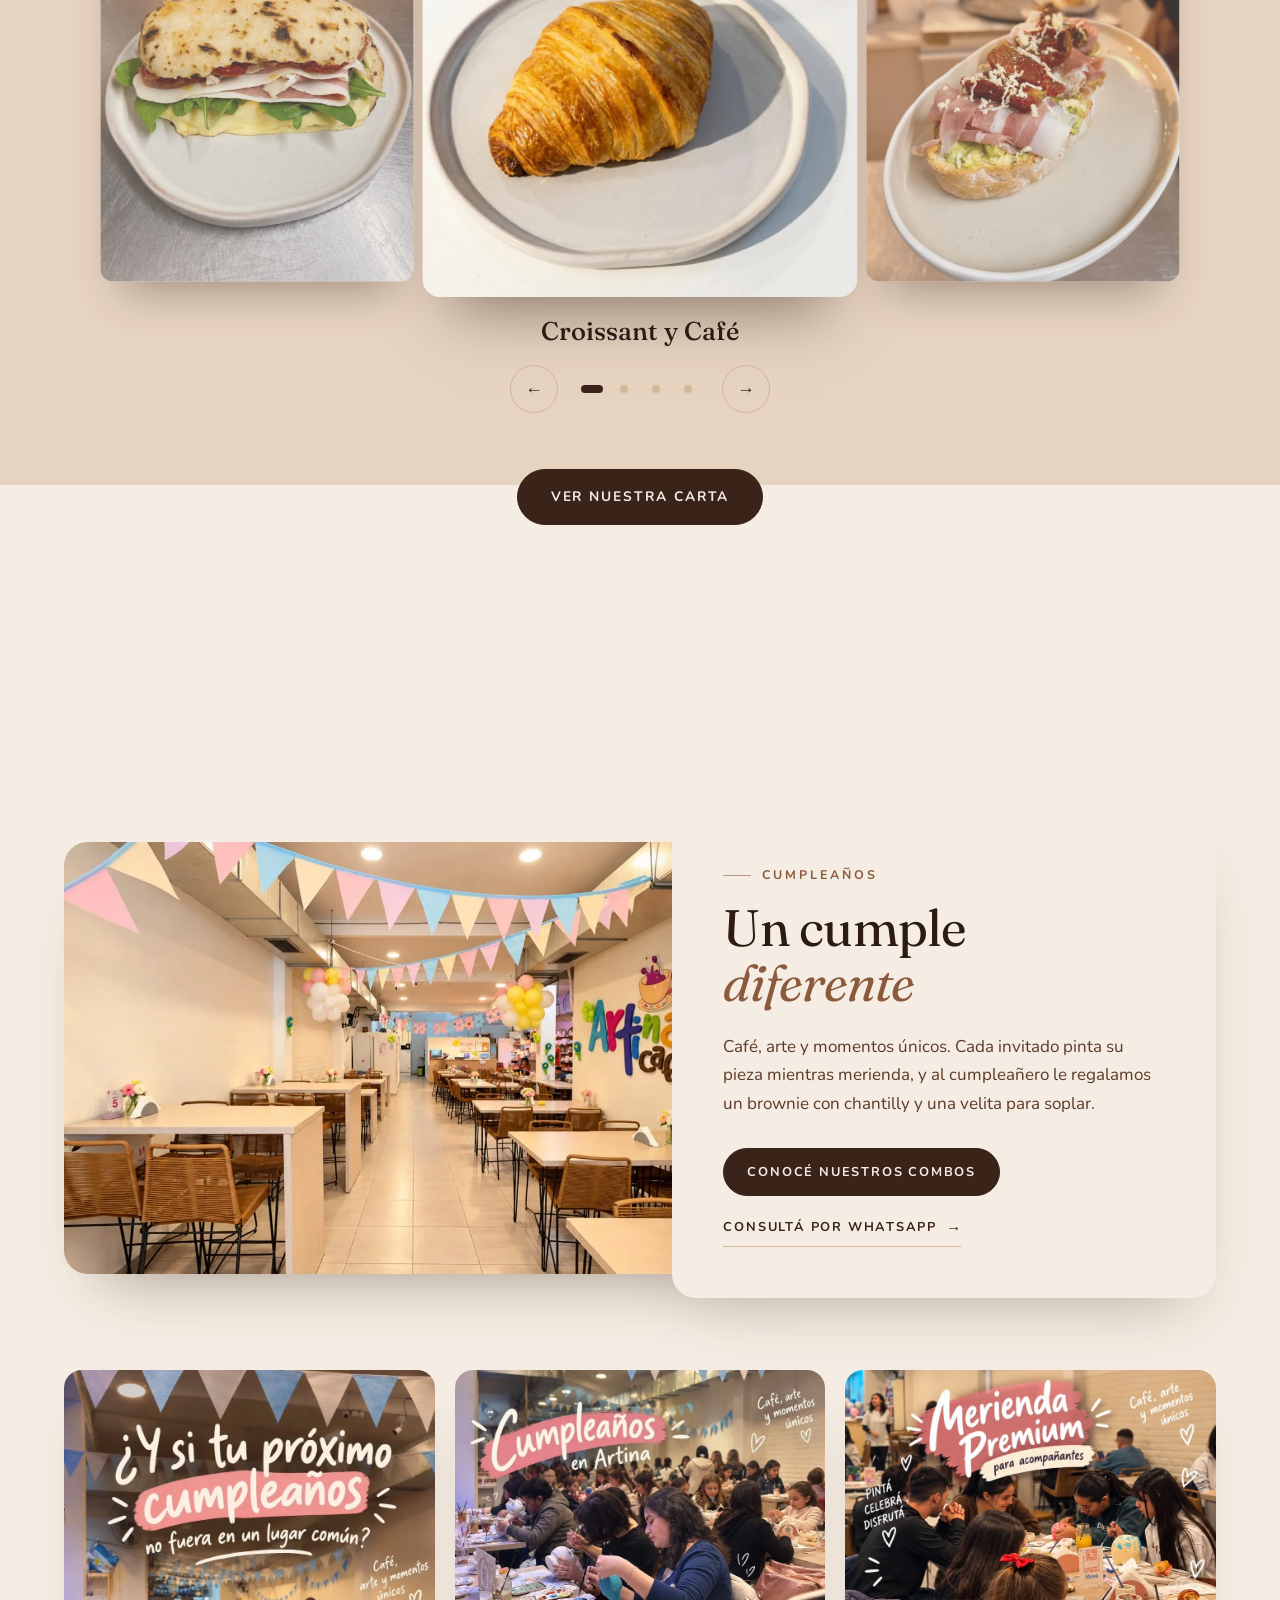
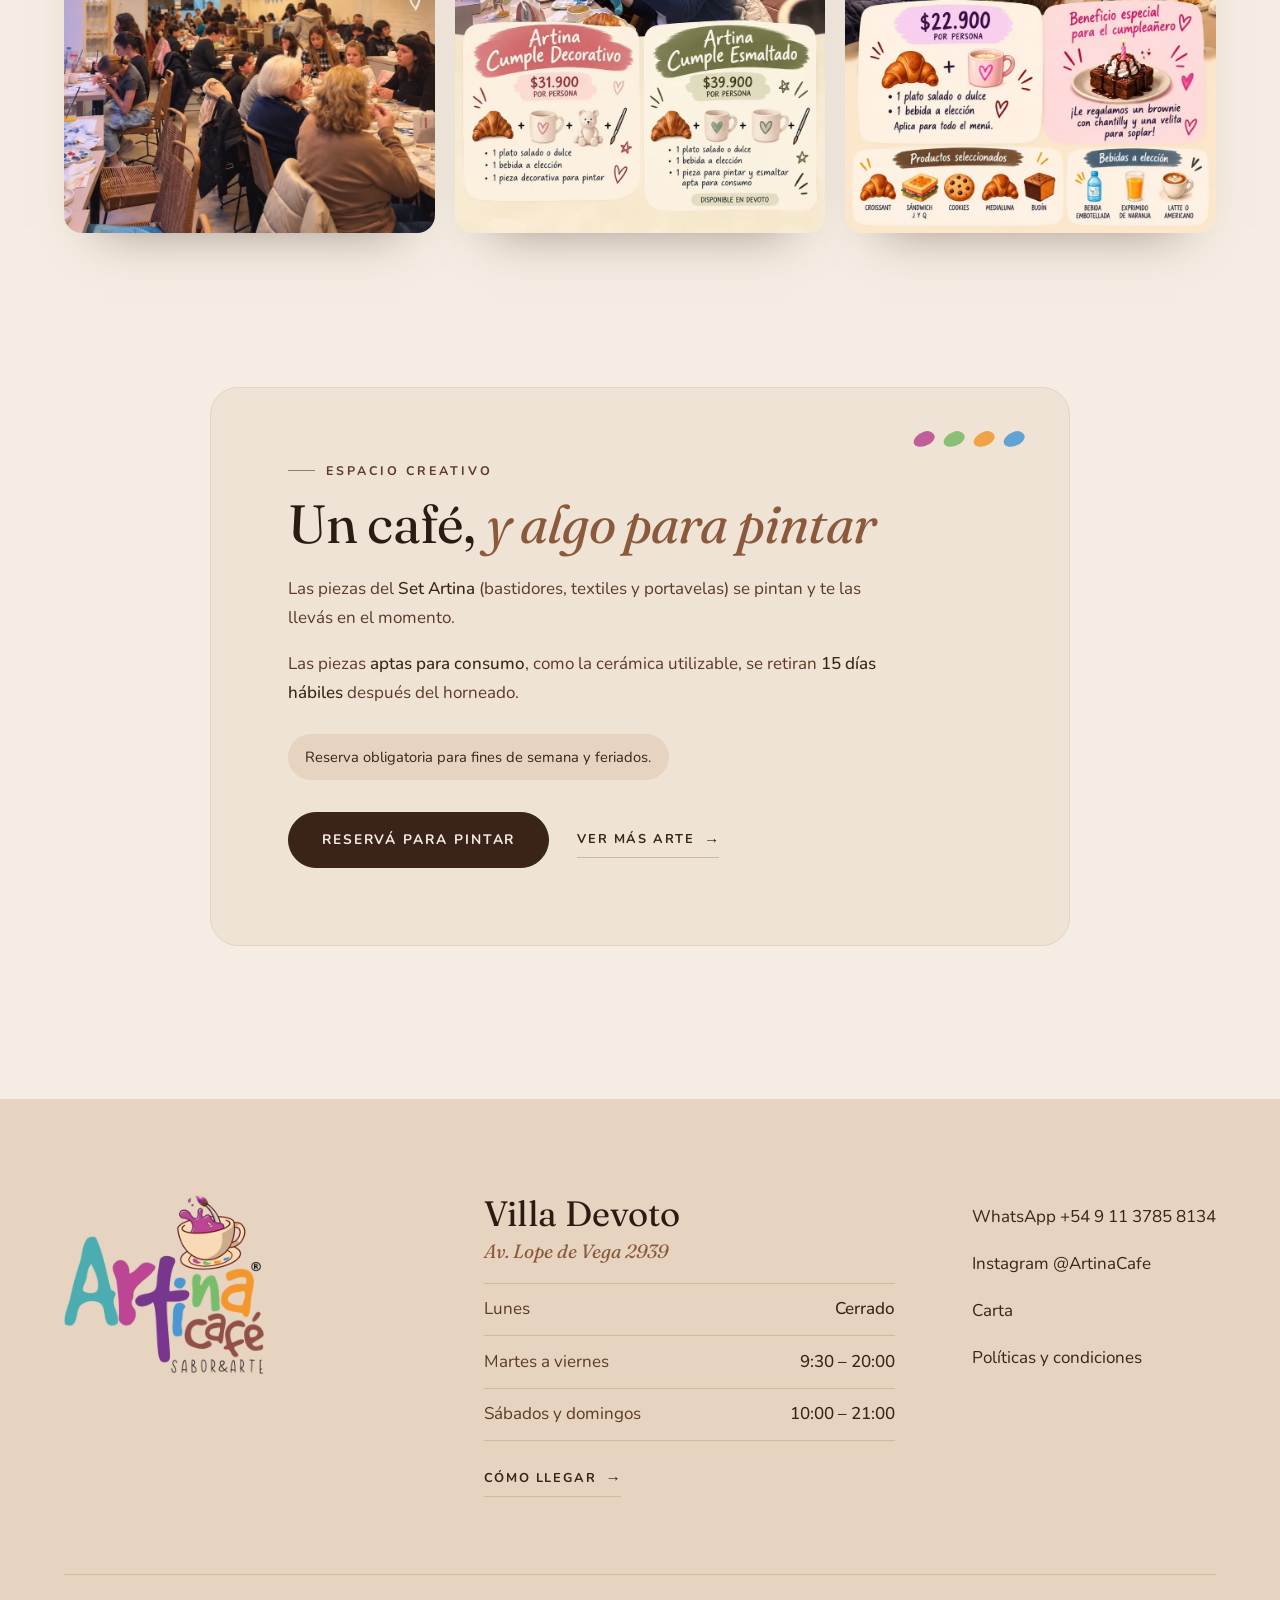
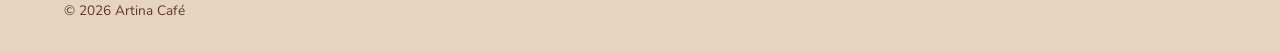
==== commit e6a115bb: "Tipografía Nunito, carrusel más protagonista, combos y fotos de cumpleaños - Texto en Nunito (más re" ====
--- a/index.html
+++ b/index.html
@@ -13,7 +13,7 @@
 
   <link rel="preconnect" href="https://fonts.googleapis.com">
   <link rel="preconnect" href="https://fonts.gstatic.com" crossorigin>
-  <link href="https://fonts.googleapis.com/css2?family=Fraunces:ital,opsz,wght@0,9..144,400;0,9..144,500;1,9..144,400;1,9..144,500&family=DM+Sans:opsz,wght@9..40,400;9..40,500&display=swap" rel="stylesheet">
+  <link href="https://fonts.googleapis.com/css2?family=Fraunces:ital,opsz,wght@0,9..144,400;0,9..144,500;1,9..144,400;1,9..144,500&family=Nunito:wght@400;500;600;700&display=swap" rel="stylesheet">
 
   <link rel="preload" as="image" href="img/letra-1.webp">
   <link rel="preload" as="image" href="img/pincel.webp">
@@ -50,7 +50,7 @@
       <a href="#cumpleanos">Cumpleaños</a>
       <a href="#espacio-creativo">Espacio creativo</a>
       <a href="#visitanos">Visitanos</a>
-      <a class="btn btn--small" href="https://turnosconqr.com/artinacafe" target="_blank" rel="noopener">Reservar</a>
+      <a class="btn btn--small" href="https://www.lacartaa.com/artina-cafe-684" target="_blank" rel="noopener">Ver carta</a>
     </nav>
   </header>
 
@@ -158,7 +158,7 @@
         <p class="hero__lead">Pastelería, café y experiencias que inspiran</p>
         <div class="hero__ctas">
           <a class="btn" href="#pasteleria">Descubrí nuestra cocina</a>
-          <a class="btn btn--ghost" href="https://turnosconqr.com/artinacafe" target="_blank" rel="noopener">Reservar mesa</a>
+          <a class="btn btn--ghost" href="https://www.lacartaa.com/artina-cafe-684" target="_blank" rel="noopener">Ver la carta</a>
         </div>
       </div>
 
@@ -180,19 +180,19 @@
         <div class="carousel__track">
           <figure class="slide" aria-roledescription="diapositiva">
             <img src="img/comida2.webp" alt="Croissant dorado junto a un café con arte latte" width="922" height="1152" loading="lazy">
-            <figcaption>Croissant &amp; café</figcaption>
+            <figcaption>Croissant y Café</figcaption>
           </figure>
           <figure class="slide" aria-roledescription="diapositiva">
-            <img src="img/comida.webp" alt="Tostada con palta, jamón crudo y tomates asados" width="922" height="1152" loading="lazy">
-            <figcaption>Tostada con palta y jamón crudo</figcaption>
+            <img src="img/comida.webp" alt="Tostón JCrudo: tostada con palta, jamón crudo y tomates asados" width="922" height="1152" loading="lazy">
+            <figcaption>Tostón JCrudo</figcaption>
           </figure>
           <figure class="slide" aria-roledescription="diapositiva">
-            <img src="img/comida3.webp" alt="Sándwich tostado de jamón con queso gratinado" width="922" height="1152" loading="lazy">
-            <figcaption>Tostado gratinado</figcaption>
+            <img src="img/comida3.webp" alt="Sándwich JyQ: jamón y queso gratinado" width="922" height="1152" loading="lazy">
+            <figcaption>Sándwich JyQ</figcaption>
           </figure>
           <figure class="slide" aria-roledescription="diapositiva">
-            <img src="img/comida4.webp" alt="Sándwich de focaccia con jamón, queso, tomates y rúcula" width="922" height="1152" loading="lazy">
-            <figcaption>Focaccia rellena</figcaption>
+            <img src="img/comida4.webp" alt="Pan de Ajo JCrudo: pan de ajo con jamón crudo, queso, tomates y rúcula" width="922" height="1152" loading="lazy">
+            <figcaption>Pan de Ajo JCrudo</figcaption>
           </figure>
         </div>
         <div class="carousel__controls">
@@ -209,18 +209,34 @@
 
     <!-- ============ CUMPLEAÑOS ============ -->
     <section class="birthday" id="cumpleanos">
-      <div class="birthday__media reveal">
-        <img src="img/cumpleanos.webp" alt="El salón de Artina Café decorado para un cumpleaños, con banderines y globos" width="1290" height="716" loading="lazy">
-      </div>
-      <div class="birthday__card reveal">
-        <p class="eyebrow">Cumpleaños</p>
-        <h2 class="display">Festejá <em>en Artina</em></h2>
-        <!-- EDITAR: sumar detalles reales (para quiénes, capacidad, qué incluye) -->
-        <p>
-          Pastelería, café y un espacio para pintar: un plan distinto para celebrar con amigos o en familia.
-          Decoramos el salón y armamos juntos un festejo a tu medida.
-        </p>
-        <a class="btn" href="https://wa.me/5491137858134?text=Hola%21%20Quiero%20consultar%20por%20un%20cumplea%C3%B1os%20en%20Artina" target="_blank" rel="noopener">Consultá por tu cumple</a>
+      <div class="birthday__main">
+        <div class="birthday__media reveal">
+          <img src="img/cumpleanos.webp" alt="El salón de Artina Café decorado para un cumpleaños, con banderines y globos" width="1290" height="716" loading="lazy">
+        </div>
+        <div class="birthday__card reveal">
+          <p class="eyebrow">Cumpleaños</p>
+          <h2 class="display">Un cumple <em>diferente</em></h2>
+          <p>
+            Café, arte y momentos únicos. Cada invitado pinta su pieza mientras merienda,
+            y al cumpleañero le regalamos un brownie con chantilly y una velita para soplar.
+          </p>
+          <div class="birthday__ctas">
+            <button class="btn" type="button" data-lightbox="img/combo-cumple.webp" data-alt="Flyer Combo Cumple de Artina con los combos, precios y beneficios">Conocé nuestros combos</button>
+            <a class="link-arrow" href="https://wa.me/5491137858134?text=Hola%21%20Quiero%20consultar%20por%20un%20cumplea%C3%B1os%20en%20Artina" target="_blank" rel="noopener">Consultá por WhatsApp</a>
+          </div>
+        </div>
+      </div>
+
+      <div class="birthday__gallery">
+        <button class="birthday__photo reveal" type="button" data-lightbox="img/cumple-1.webp" data-alt="Cumpleaños en Artina: invitados pintando en el salón decorado">
+          <img src="img/cumple-1.webp" alt="Cumpleaños en Artina: invitados pintando en el salón decorado" width="900" height="1123" loading="lazy">
+        </button>
+        <button class="birthday__photo reveal" type="button" data-lightbox="img/cumple-2.webp" data-alt="Combos Artina Cumple Decorativo y Esmaltado">
+          <img src="img/cumple-2.webp" alt="Combos Artina Cumple Decorativo y Esmaltado" width="900" height="1123" loading="lazy">
+        </button>
+        <button class="birthday__photo reveal" type="button" data-lightbox="img/cumple-3.webp" data-alt="Merienda Premium para acompañantes y beneficio para el cumpleañero">
+          <img src="img/cumple-3.webp" alt="Merienda Premium para acompañantes y beneficio para el cumpleañero" width="900" height="1123" loading="lazy">
+        </button>
       </div>
     </section>
 
@@ -267,7 +283,6 @@
     </div>
 
     <ul class="footer__links">
-      <li><a href="https://turnosconqr.com/artinacafe" target="_blank" rel="noopener">Reservar</a></li>
       <li><a href="https://wa.me/5491137858134" target="_blank" rel="noopener">WhatsApp +54 9 11 3785 8134</a></li>
       <li><a href="https://www.instagram.com/ArtinaCafe" target="_blank" rel="noopener">Instagram @ArtinaCafe</a></li>
       <li><a href="https://www.lacartaa.com/artina-cafe-684" target="_blank" rel="noopener">Carta</a></li>
@@ -276,6 +291,12 @@
     <p class="footer__copy">© <span id="year">2026</span> Artina Café</p>
   </footer>
 
+  <!-- Visor de imágenes (flyer de combos y fotos de cumpleaños) -->
+  <dialog class="lightbox" aria-label="Imagen ampliada">
+    <button class="lightbox__close" type="button" aria-label="Cerrar">×</button>
+    <img class="lightbox__img" src="" alt="">
+  </dialog>
+
   <script src="js/main.js" defer></script>
 </body>
 </html>
--- a/css/styles.css
+++ b/css/styles.css
@@ -1,6 +1,6 @@
 /* ==========================================================================
    Artina Café — hoja de estilos
-   Paleta tierra / nude / marrón · Fraunces + DM Sans
+   Paleta tierra / nude / marrón · Fraunces + Nunito
    ========================================================================== */
 
 :root {
@@ -17,7 +17,7 @@
   --paint-dk:  #6B1A2A;
 
   --serif: "Fraunces", Georgia, serif;
-  --sans:  "DM Sans", system-ui, sans-serif;
+  --sans:  "Nunito", system-ui, sans-serif;
 
   --gutter: clamp(16px, 5vw, 72px);
   --maxw: 1200px;
@@ -75,7 +75,7 @@
 
 .eyebrow {
   margin: 0 0 1.1rem;
-  font: 500 .78rem/1 var(--sans);
+  font: 700 .78rem/1 var(--sans);
   letter-spacing: .24em;
   text-transform: uppercase;
   color: var(--canela);
@@ -106,7 +106,7 @@
   border-radius: 999px;
   background: var(--espresso);
   color: var(--crema);
-  font: 500 .8rem/1 var(--sans);
+  font: 700 .8rem/1 var(--sans);
   letter-spacing: .14em;
   text-transform: uppercase;
   text-decoration: none;
@@ -120,7 +120,7 @@
 
 .link-arrow {
   display: inline-flex; align-items: center; gap: .7em;
-  font: 500 .8rem/1 var(--sans);
+  font: 700 .8rem/1 var(--sans);
   letter-spacing: .14em; text-transform: uppercase;
   text-decoration: none;
   color: var(--espresso);
@@ -157,7 +157,7 @@
 
 .nav__links { display: flex; align-items: center; gap: clamp(18px, 2.4vw, 36px); }
 .nav__links a:not(.btn) {
-  font: 500 .78rem/1 var(--sans);
+  font: 700 .78rem/1 var(--sans);
   letter-spacing: .14em; text-transform: uppercase; text-decoration: none;
   padding: .6em 0;
   background: linear-gradient(currentColor, currentColor) 0 100% / 0 1px no-repeat;
@@ -170,7 +170,7 @@
   min-height: 44px; padding: 0 1.1em;
   border: 1px solid var(--espresso); border-radius: 999px;
   background: transparent; color: var(--espresso);
-  font: 400 .75rem/1 var(--sans); letter-spacing: .2em; text-transform: uppercase;
+  font: 600 .75rem/1 var(--sans); letter-spacing: .2em; text-transform: uppercase;
   cursor: pointer;
 }
 
@@ -285,7 +285,7 @@
   position: absolute; right: var(--gutter); bottom: 24px;
   min-height: 44px; padding: 0 1em;
   border: 0; background: none; cursor: pointer;
-  font: 400 .72rem/1 var(--sans); letter-spacing: .22em; text-transform: uppercase;
+  font: 600 .72rem/1 var(--sans); letter-spacing: .22em; text-transform: uppercase;
   color: var(--canela);
   text-decoration: underline; text-underline-offset: 5px; text-decoration-color: var(--arena);
   transition: opacity .5s var(--ease);
@@ -309,7 +309,13 @@
 
 /* ---------- Nuestra cocina + carrusel ---------- */
 
-.food { max-width: none; overflow: hidden; }
+.food {
+  max-width: none;
+  overflow: hidden;
+  padding-top: clamp(64px, 9vw, 120px);
+  /* franja nude detrás del carrusel para que la comida resalte */
+  background: linear-gradient(to bottom, transparent 0 34%, var(--nude) 34% 86%, transparent 86%);
+}
 .food__head { text-align: center; max-width: 720px; margin: 0 auto clamp(40px, 6vw, 64px); }
 .food__head .lede { margin: 0 auto; }
 .eyebrow--center { justify-content: center; }
@@ -319,7 +325,7 @@
 .carousel__track {
   position: relative;
   height: calc(var(--slide-w) * 1.25 + 56px);
-  --slide-w: clamp(230px, 30vw, 380px);
+  --slide-w: clamp(250px, 34vw, 460px);
   touch-action: pan-y;
 }
 .slide {
@@ -333,13 +339,13 @@
 .slide img {
   width: 100%; aspect-ratio: 4 / 5; object-fit: cover;
   border-radius: 18px;
-  box-shadow: 0 30px 50px -30px rgba(58, 36, 25, .45);
+  box-shadow: 0 40px 60px -30px rgba(58, 36, 25, .55);
 }
 .slide figcaption {
-  margin-top: 16px;
+  margin-top: 18px;
   text-align: center;
-  font: italic 400 1.2rem/1.3 var(--serif);
-  color: var(--cacao);
+  font: 500 clamp(1.3rem, 2vw, 1.7rem)/1.3 var(--serif);
+  color: var(--tinta);
   opacity: 0; transition: opacity .6s var(--ease);
 }
 .slide.is-active { cursor: default; }
@@ -367,19 +373,20 @@
 .food__cta { text-align: center; margin-top: clamp(36px, 5vw, 56px); }
 
 @media (max-width: 640px) {
-  .carousel__track { --slide-w: 62vw; }
+  .carousel__track { --slide-w: 70vw; }
 }
 
 /* ---------- Cumpleaños ---------- */
 
 .birthday {
-  position: relative;
+  max-width: calc(var(--maxw) + 2 * var(--gutter));
+  margin: 0 auto;
+  padding: clamp(80px, 11vw, 140px) var(--gutter) clamp(80px, 12vw, 160px);
+}
+.birthday__main {
   display: grid;
   grid-template-columns: minmax(0, 1.5fr) minmax(0, 1fr);
   align-items: center;
-  max-width: calc(var(--maxw) + 2 * var(--gutter));
-  margin: 0 auto;
-  padding: clamp(40px, 6vw, 80px) var(--gutter) clamp(80px, 12vw, 160px);
 }
 .birthday__media { grid-column: 1 / 2; grid-row: 1; }
 .birthday__media img {
@@ -398,10 +405,58 @@
 }
 .birthday__card p:not(.eyebrow) { color: var(--cacao); margin: 0 0 1.8rem; }
 .birthday__card .display { font-size: clamp(2.2rem, 4vw, 3.4rem); }
+.birthday__ctas { display: flex; flex-wrap: wrap; align-items: center; gap: 14px 24px; }
+button.btn { cursor: pointer; }
+
+.birthday__gallery {
+  display: grid;
+  grid-template-columns: repeat(3, 1fr);
+  gap: 20px;
+  margin-top: clamp(40px, 6vw, 72px);
+}
+.birthday__photo {
+  display: block; padding: 0; border: 0; background: none; cursor: zoom-in;
+  border-radius: 18px; overflow: hidden;
+  box-shadow: 0 30px 50px -35px rgba(58, 36, 25, .5);
+}
+.birthday__photo img { width: 100%; aspect-ratio: 4 / 5; object-fit: cover; transition: transform 1s var(--ease); }
+.birthday__photo:hover img { transform: scale(1.04); }
 
 @media (max-width: 860px) {
-  .birthday { grid-template-columns: 1fr; }
+  .birthday__main { grid-template-columns: 1fr; }
   .birthday__card { grid-column: 1; grid-row: 2; margin: -48px 16px 0; }
+}
+@media (max-width: 640px) {
+  .birthday__gallery {
+    grid-template-columns: repeat(3, 72%);
+    overflow-x: auto; scroll-snap-type: x mandatory;
+    margin-left: calc(-1 * var(--gutter)); margin-right: calc(-1 * var(--gutter));
+    padding: 0 var(--gutter) 12px;
+    scrollbar-width: none;
+  }
+  .birthday__photo { scroll-snap-align: start; }
+}
+
+/* ---------- Visor de imágenes ---------- */
+
+.lightbox {
+  width: min(92vw, 720px);
+  max-height: 92svh;
+  padding: 0;
+  border: 0;
+  border-radius: 16px;
+  background: var(--crema);
+  overflow: auto;
+  box-shadow: 0 40px 80px rgba(0, 0, 0, .35);
+}
+.lightbox::backdrop { background: rgba(43, 27, 19, .72); backdrop-filter: blur(4px); }
+.lightbox__img { width: 100%; height: auto; }
+.lightbox__close {
+  position: sticky; top: 10px; float: right;
+  margin: 10px 10px -54px 0;
+  width: 44px; height: 44px; border-radius: 50%;
+  border: 0; background: var(--espresso); color: var(--crema);
+  font: 400 1.6rem/1 var(--sans); cursor: pointer; z-index: 1;
 }
 
 /* ---------- Espacio creativo ---------- */
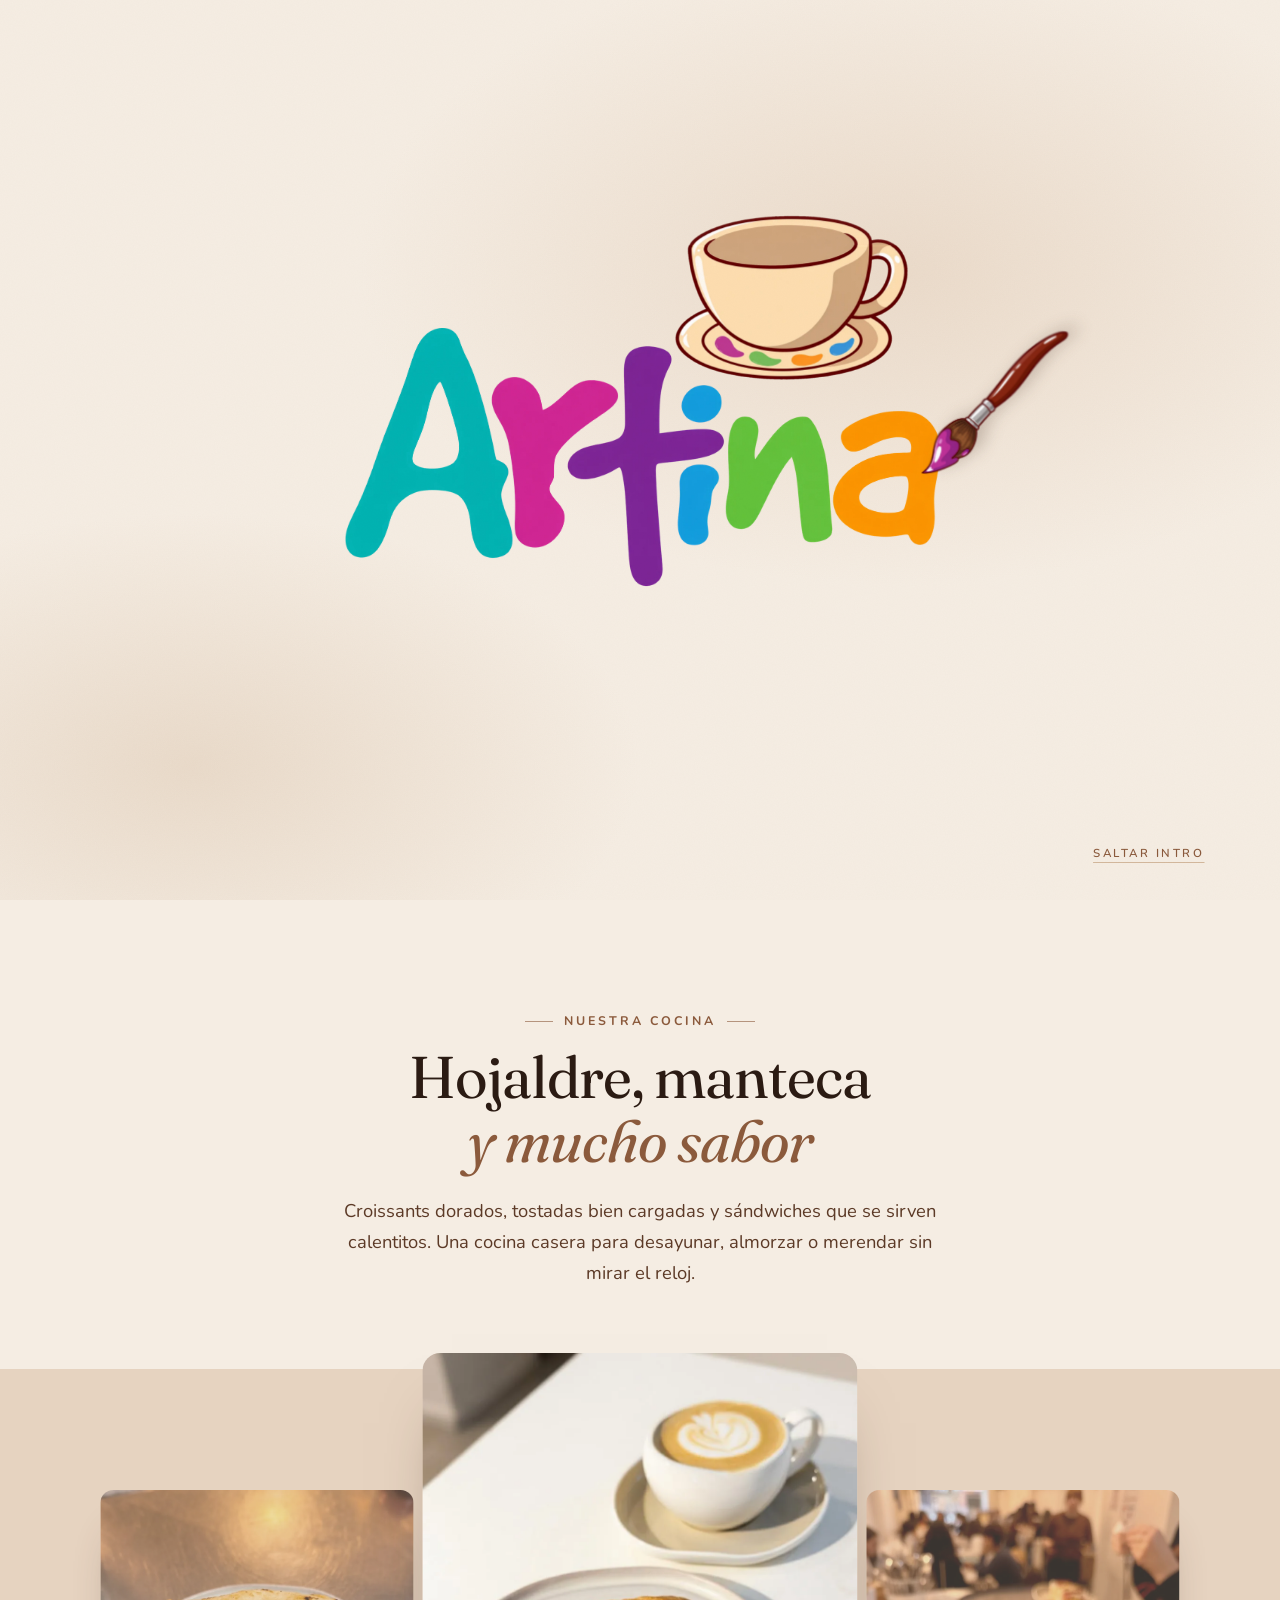
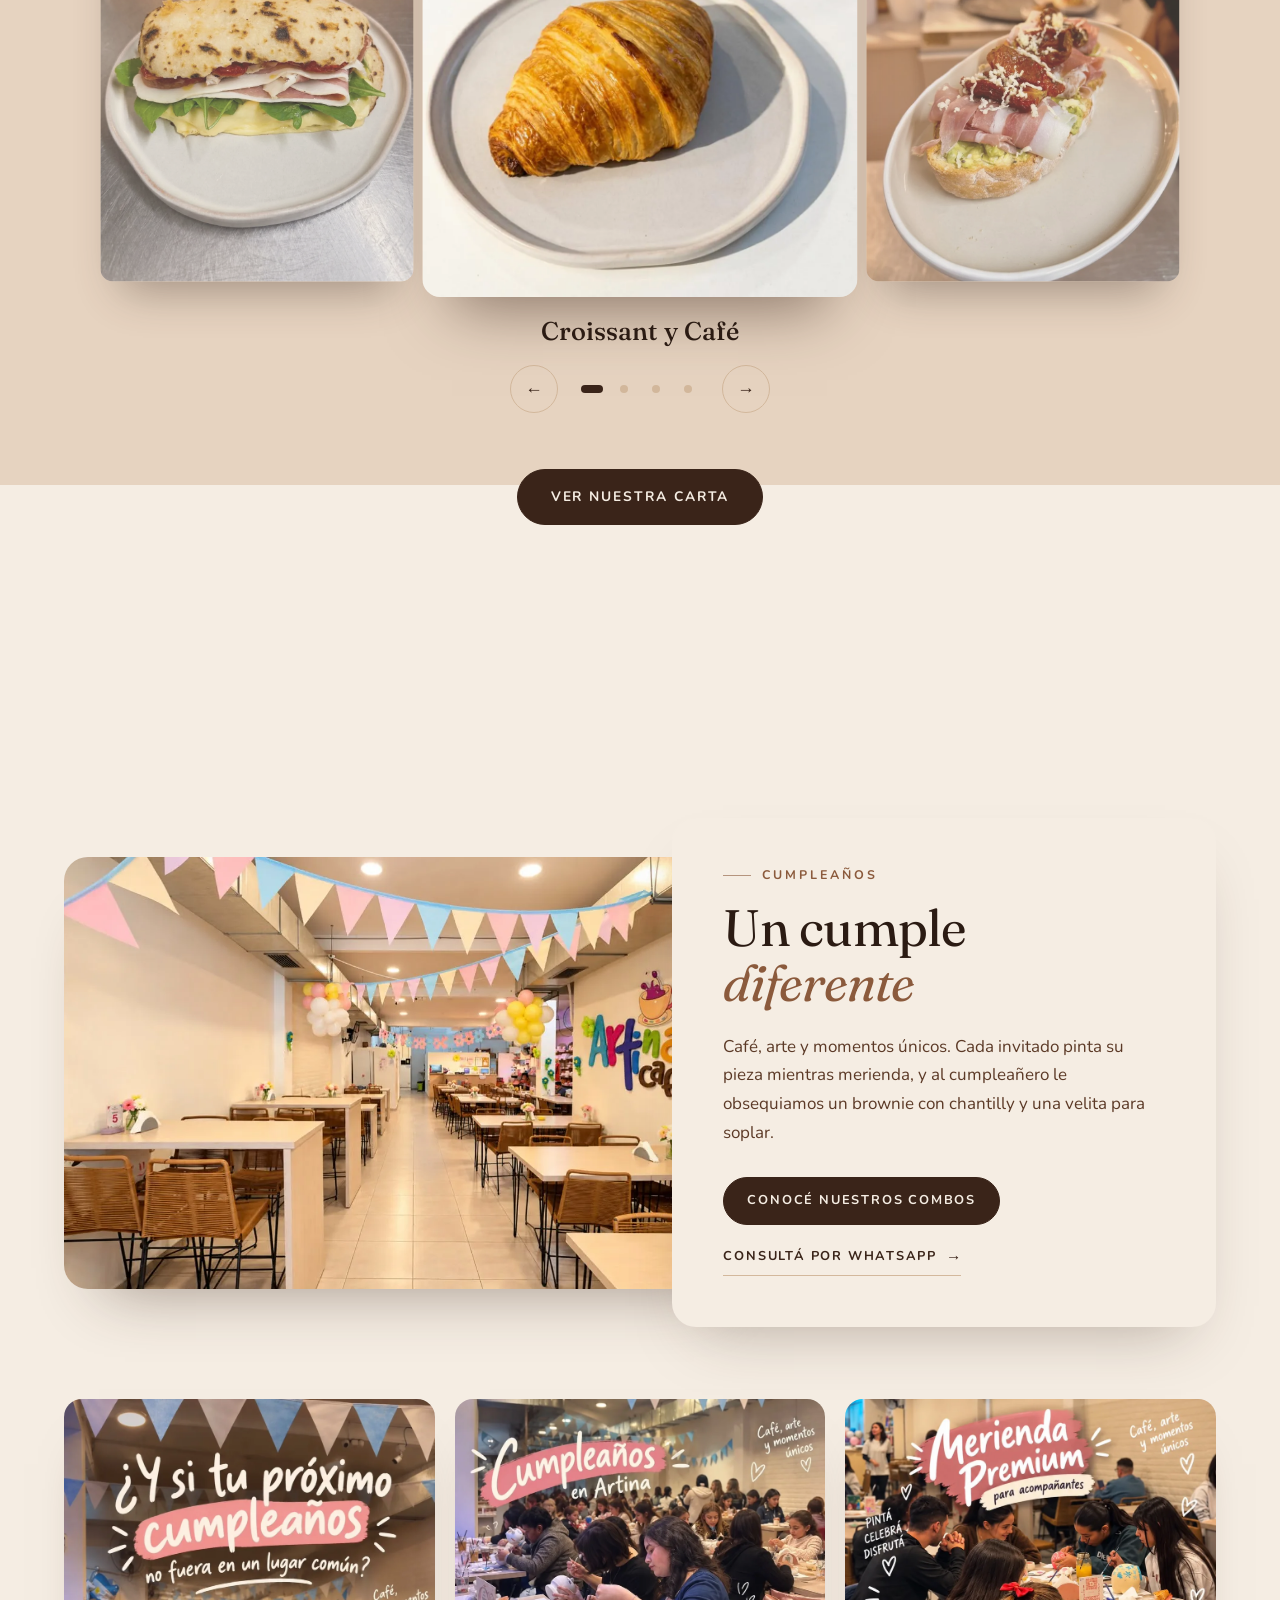
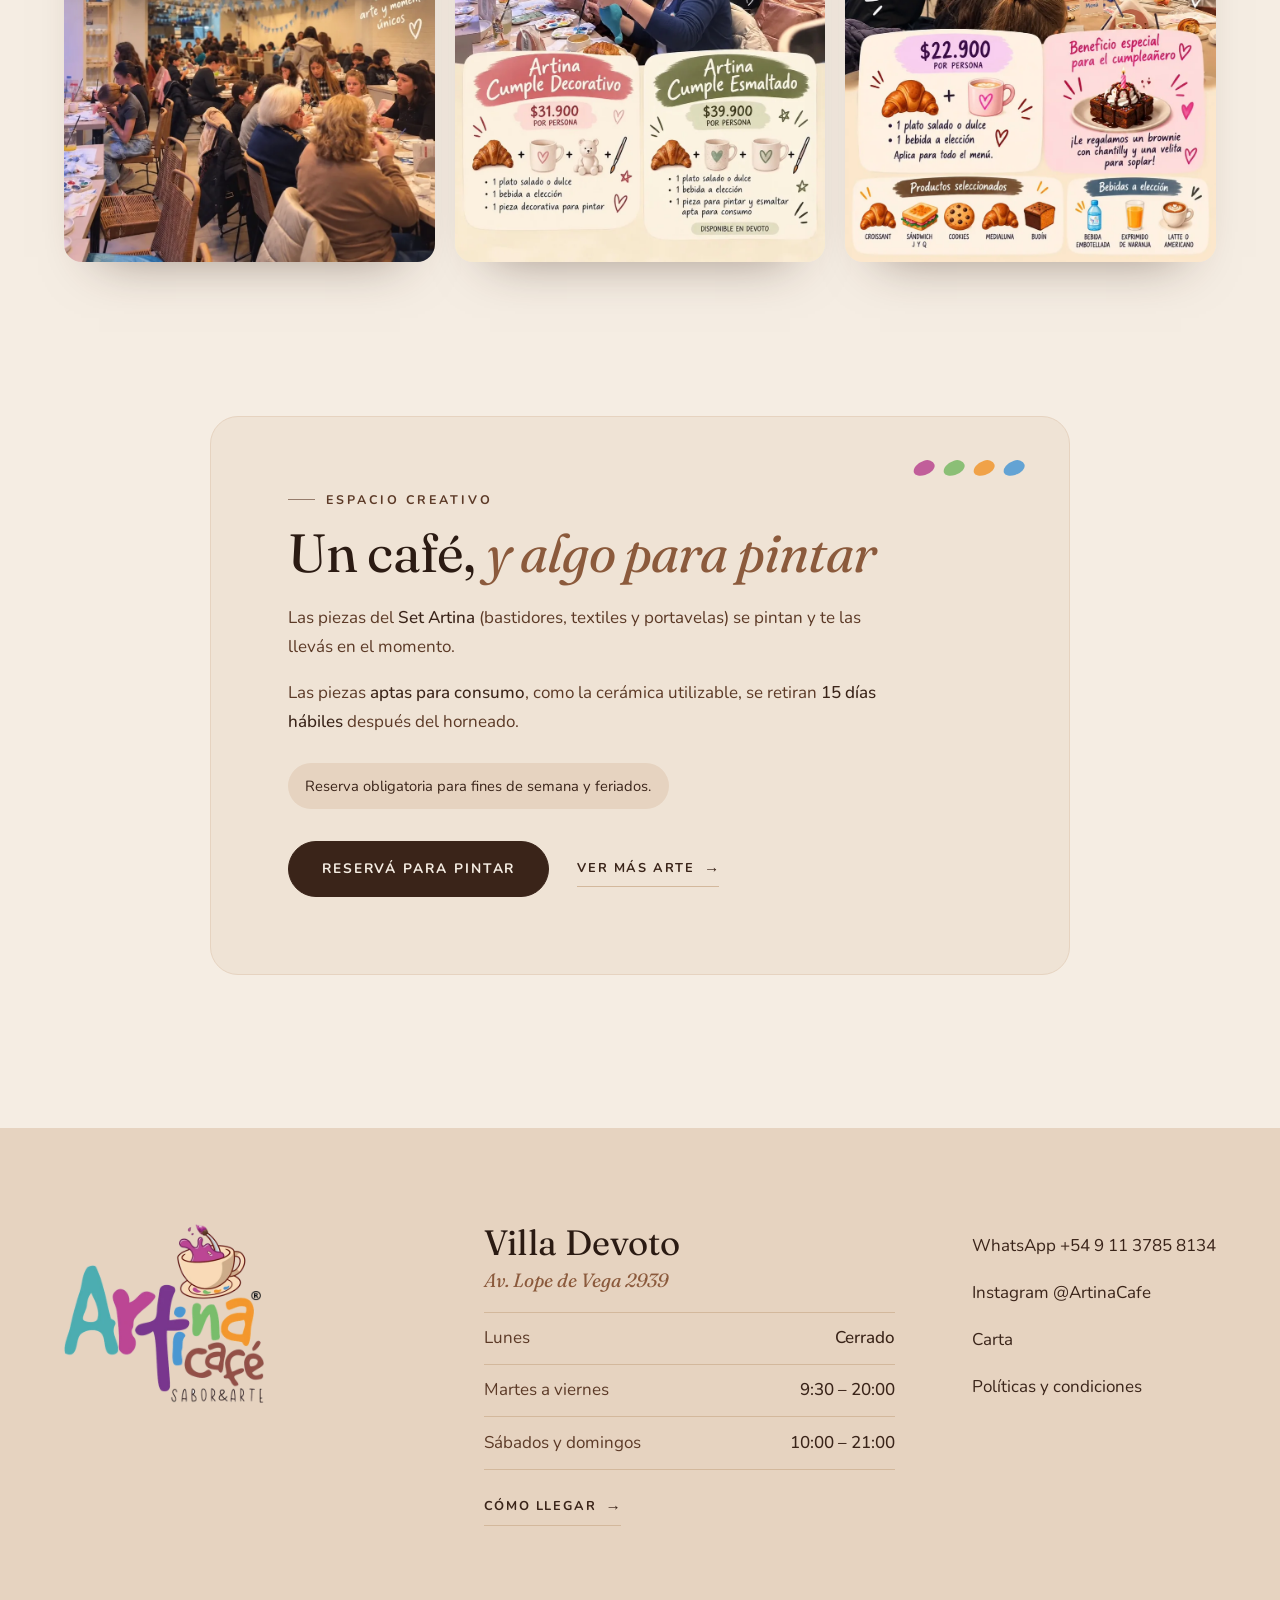
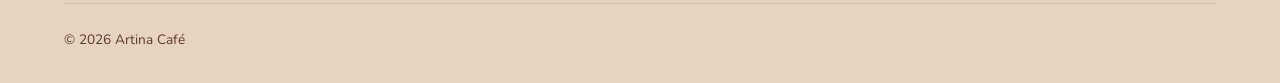
==== commit 75661a89: "Ajuste de texto en la sección de cumpleaños Co-Authored-By: Claude Opus 5.5 <noreply@anthropic.com>" ====
--- a/index.html
+++ b/index.html
@@ -218,7 +218,7 @@
           <h2 class="display">Un cumple <em>diferente</em></h2>
           <p>
             Café, arte y momentos únicos. Cada invitado pinta su pieza mientras merienda,
-            y al cumpleañero le regalamos un brownie con chantilly y una velita para soplar.
+            y al cumpleañero le obsequiamos un brownie con chantilly y una velita para soplar.
           </p>
           <div class="birthday__ctas">
             <button class="btn" type="button" data-lightbox="img/combo-cumple.webp" data-alt="Flyer Combo Cumple de Artina con los combos, precios y beneficios">Conocé nuestros combos</button>
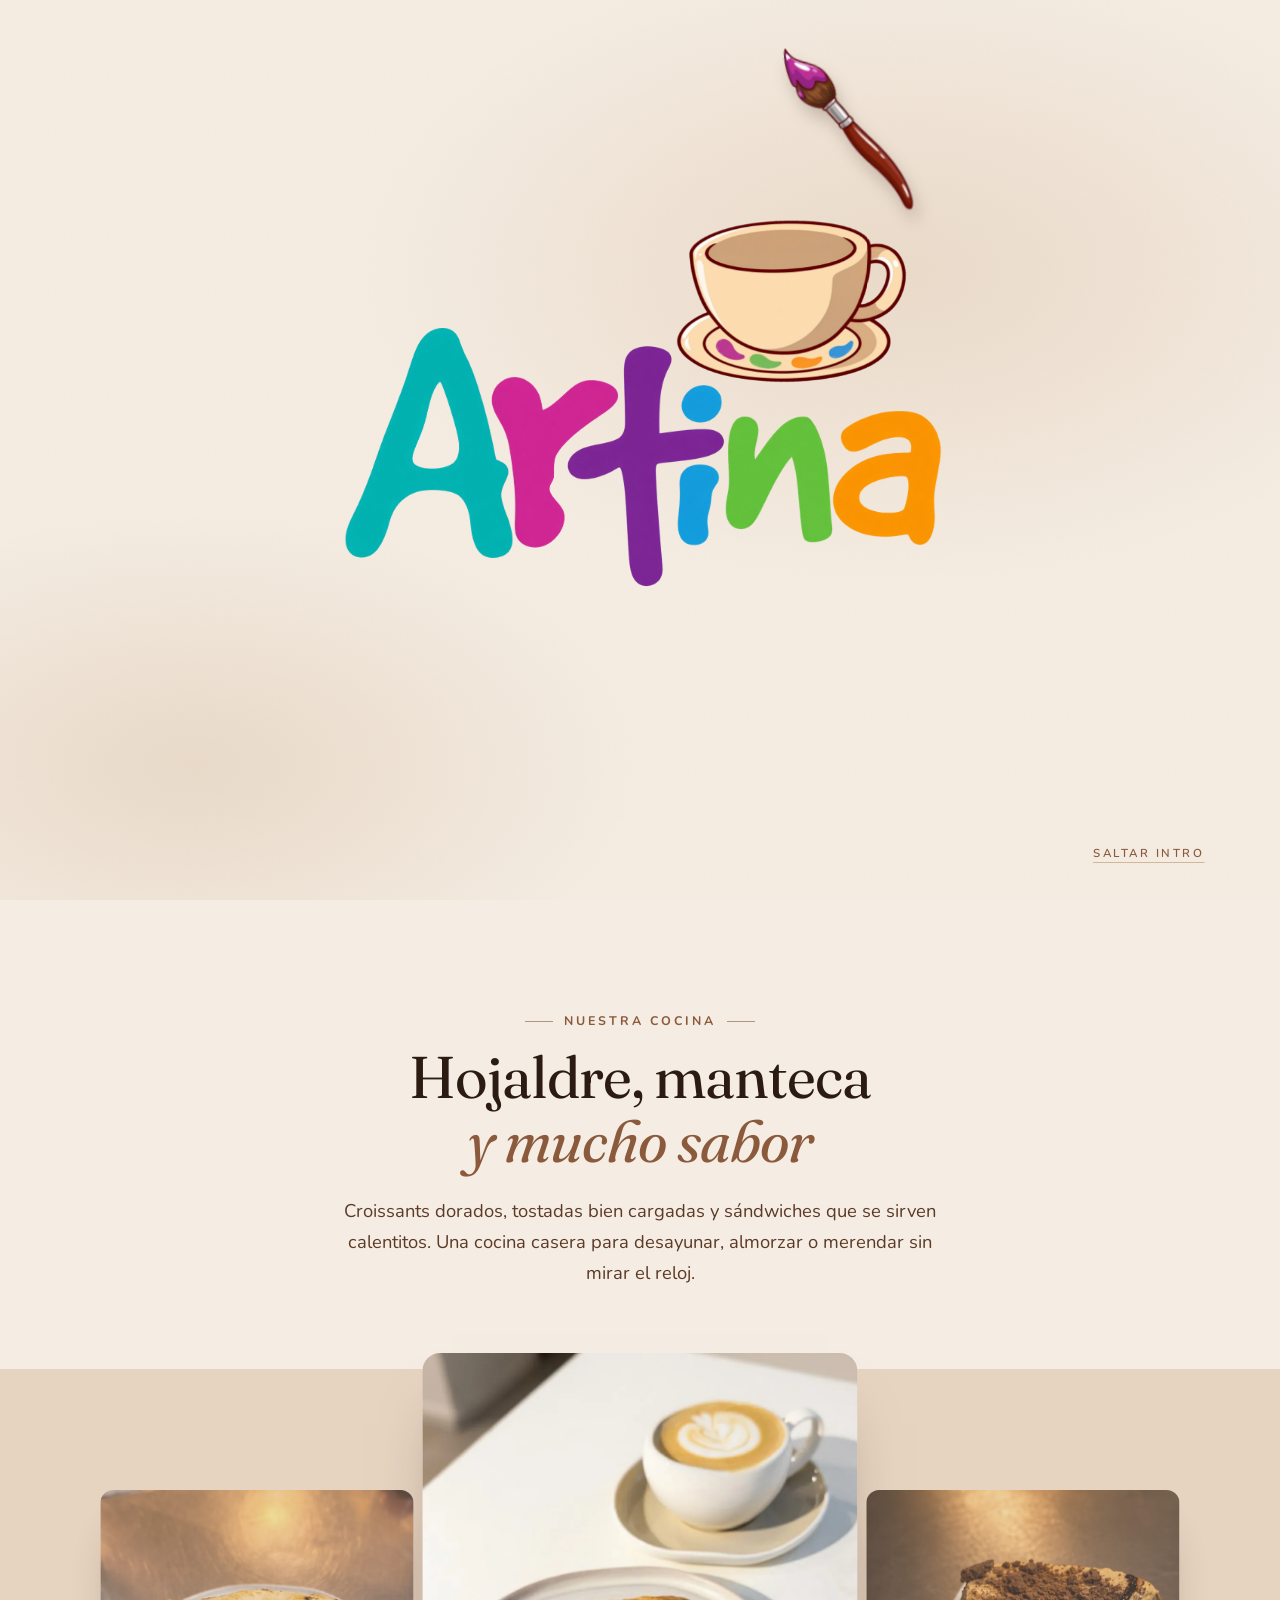
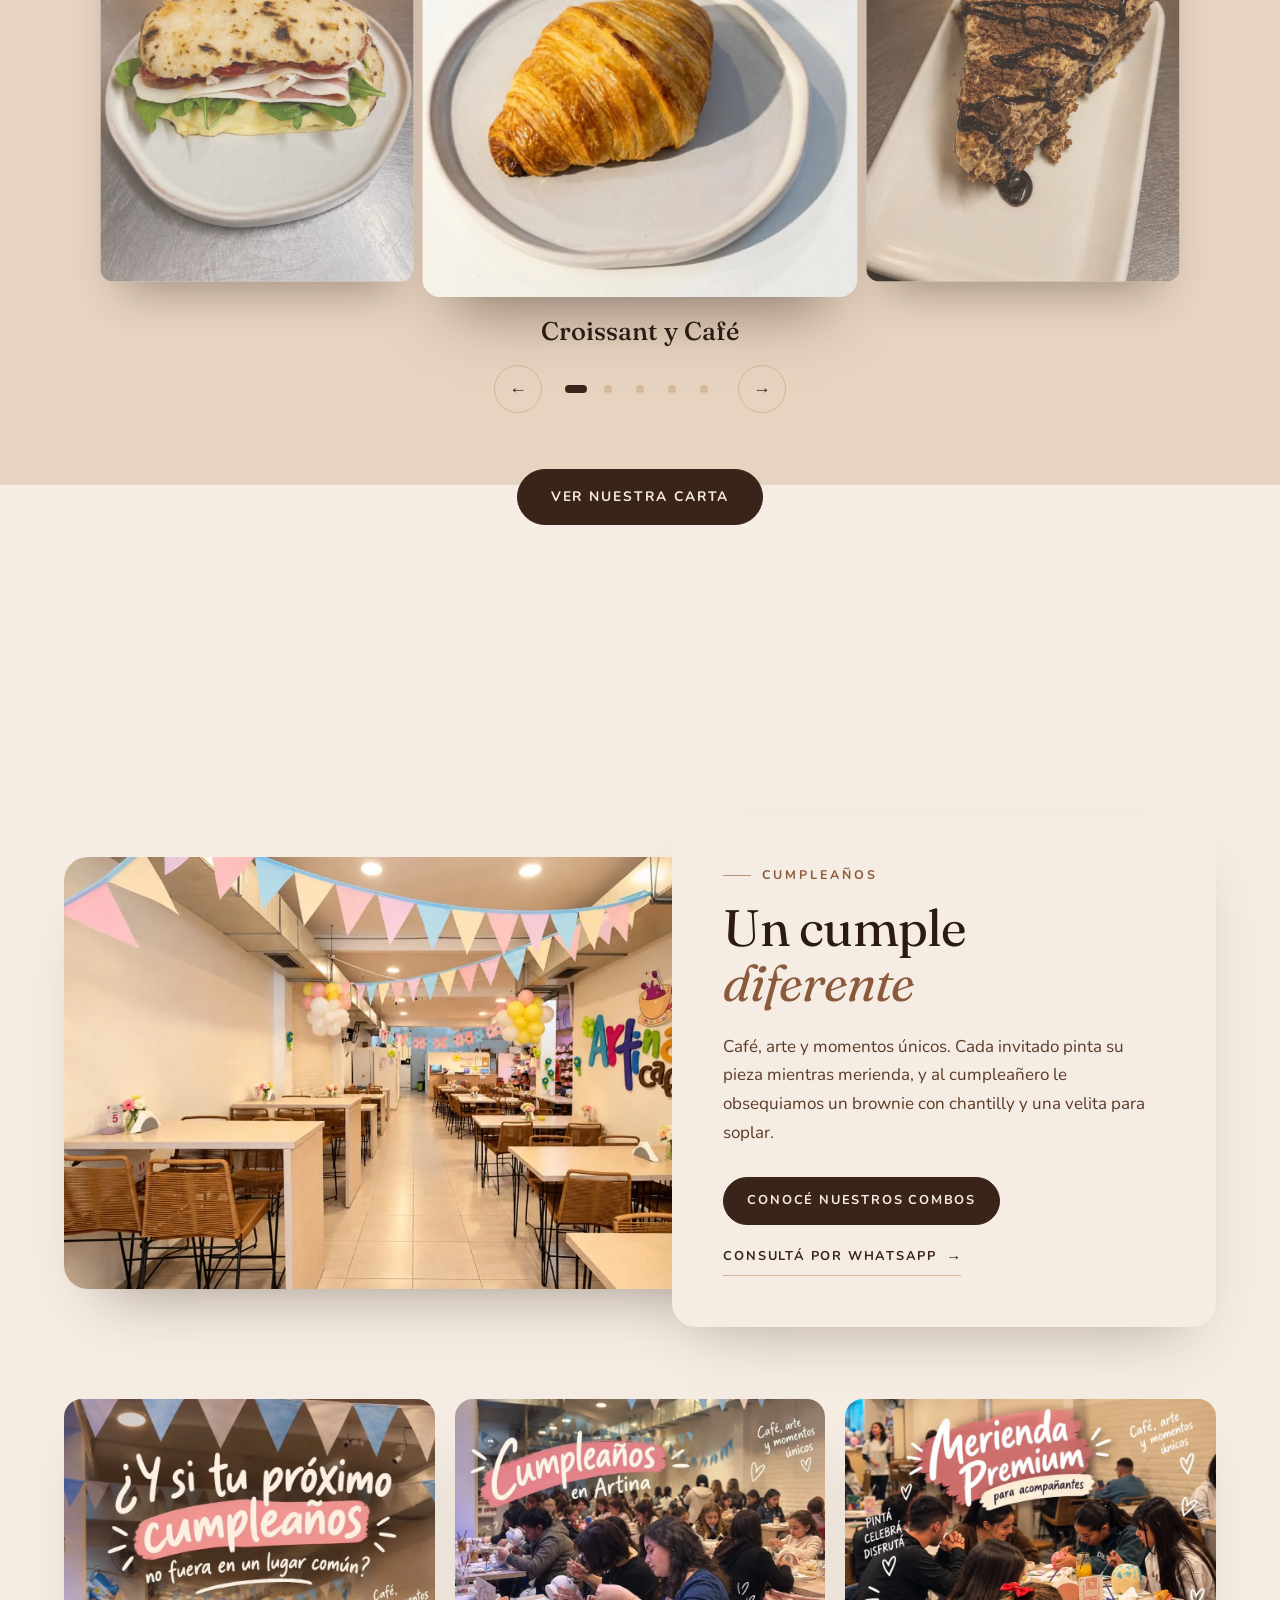
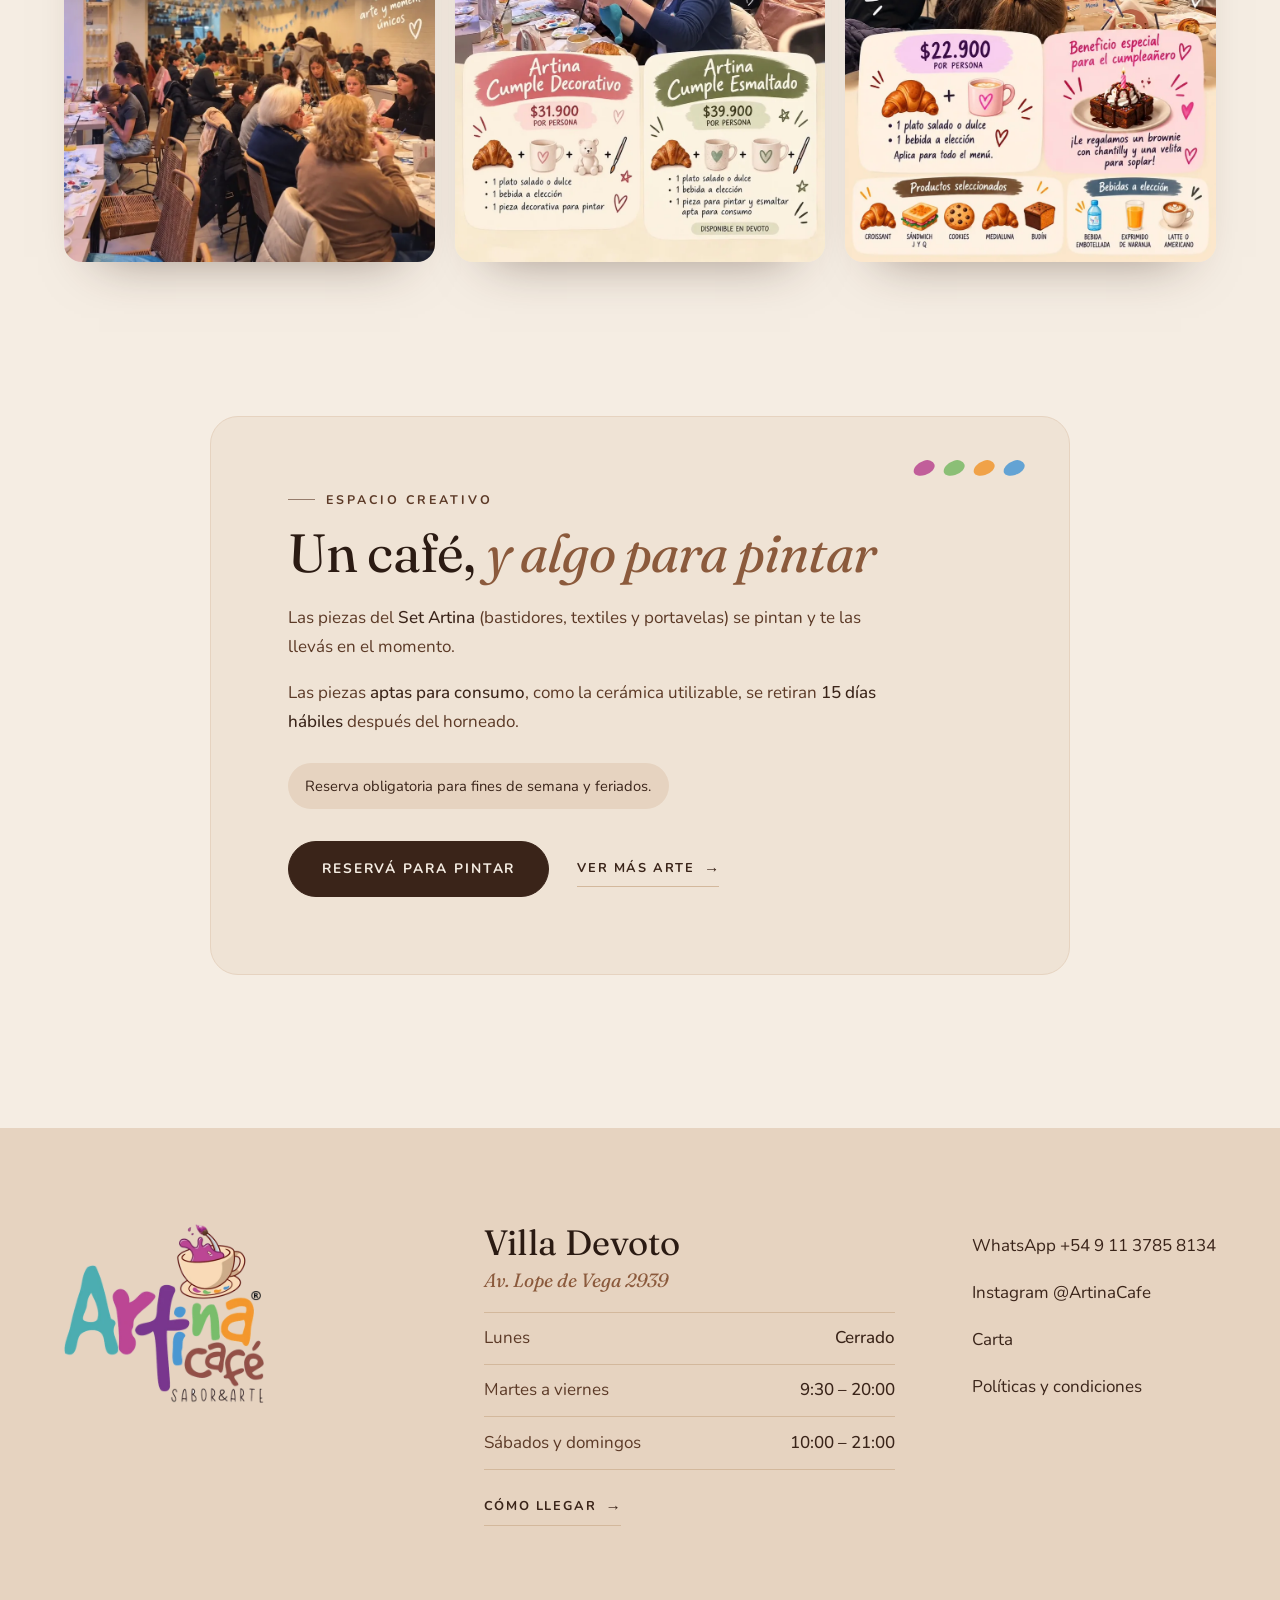
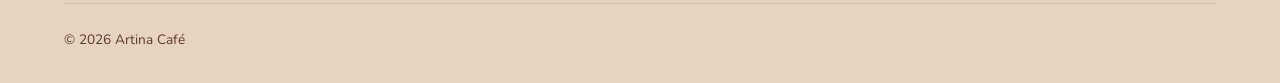
==== commit fa9ba608: "Agregar torta al carrusel de comida Co-Authored-By: Claude Opus 5.5 <noreply@anthropic.com>" ====
--- a/index.html
+++ b/index.html
@@ -183,6 +183,11 @@
             <figcaption>Croissant y Café</figcaption>
           </figure>
           <figure class="slide" aria-roledescription="diapositiva">
+            <!-- EDITAR: confirmar el nombre de la torta -->
+            <img src="img/comida5.webp" alt="Porción de torta con dulce de leche, galletitas de chocolate y salsa de chocolate" width="922" height="1152" loading="lazy">
+            <figcaption>Torta de la casa</figcaption>
+          </figure>
+          <figure class="slide" aria-roledescription="diapositiva">
             <img src="img/comida.webp" alt="Tostón JCrudo: tostada con palta, jamón crudo y tomates asados" width="922" height="1152" loading="lazy">
             <figcaption>Tostón JCrudo</figcaption>
           </figure>
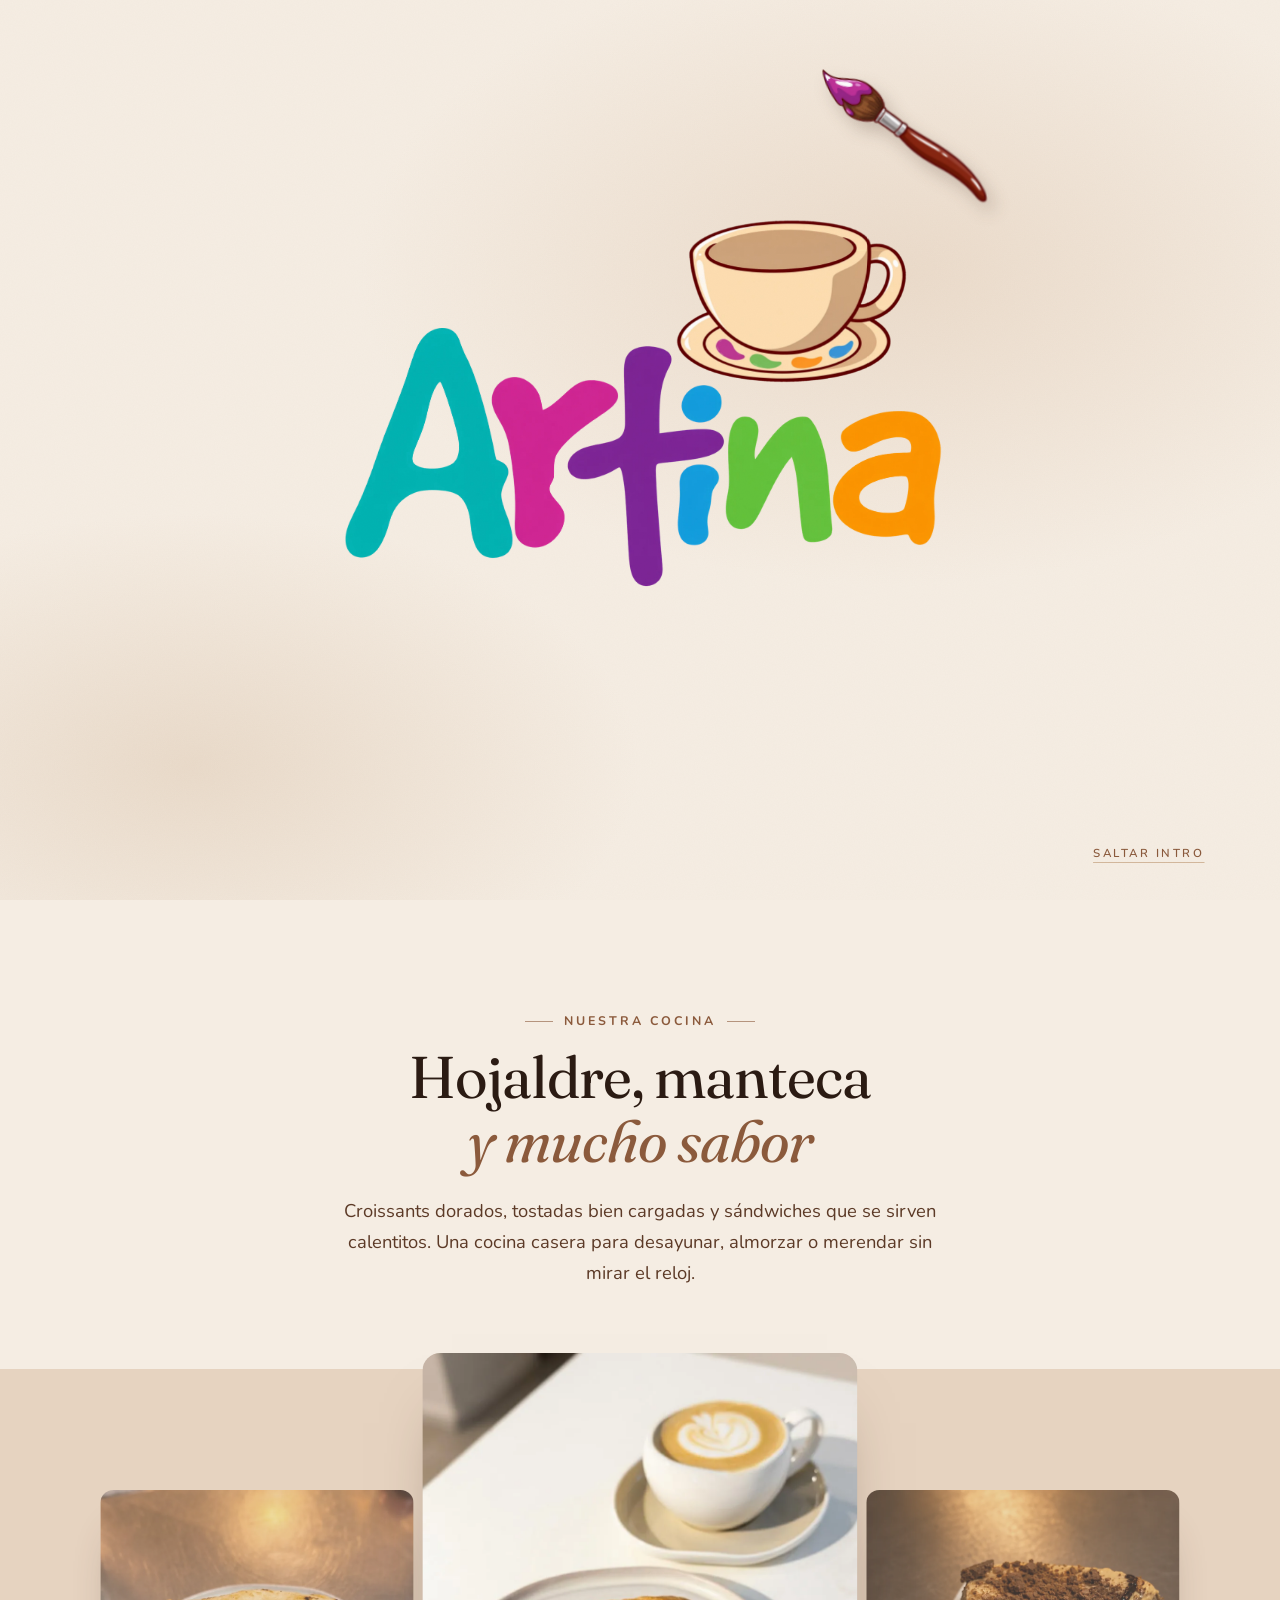
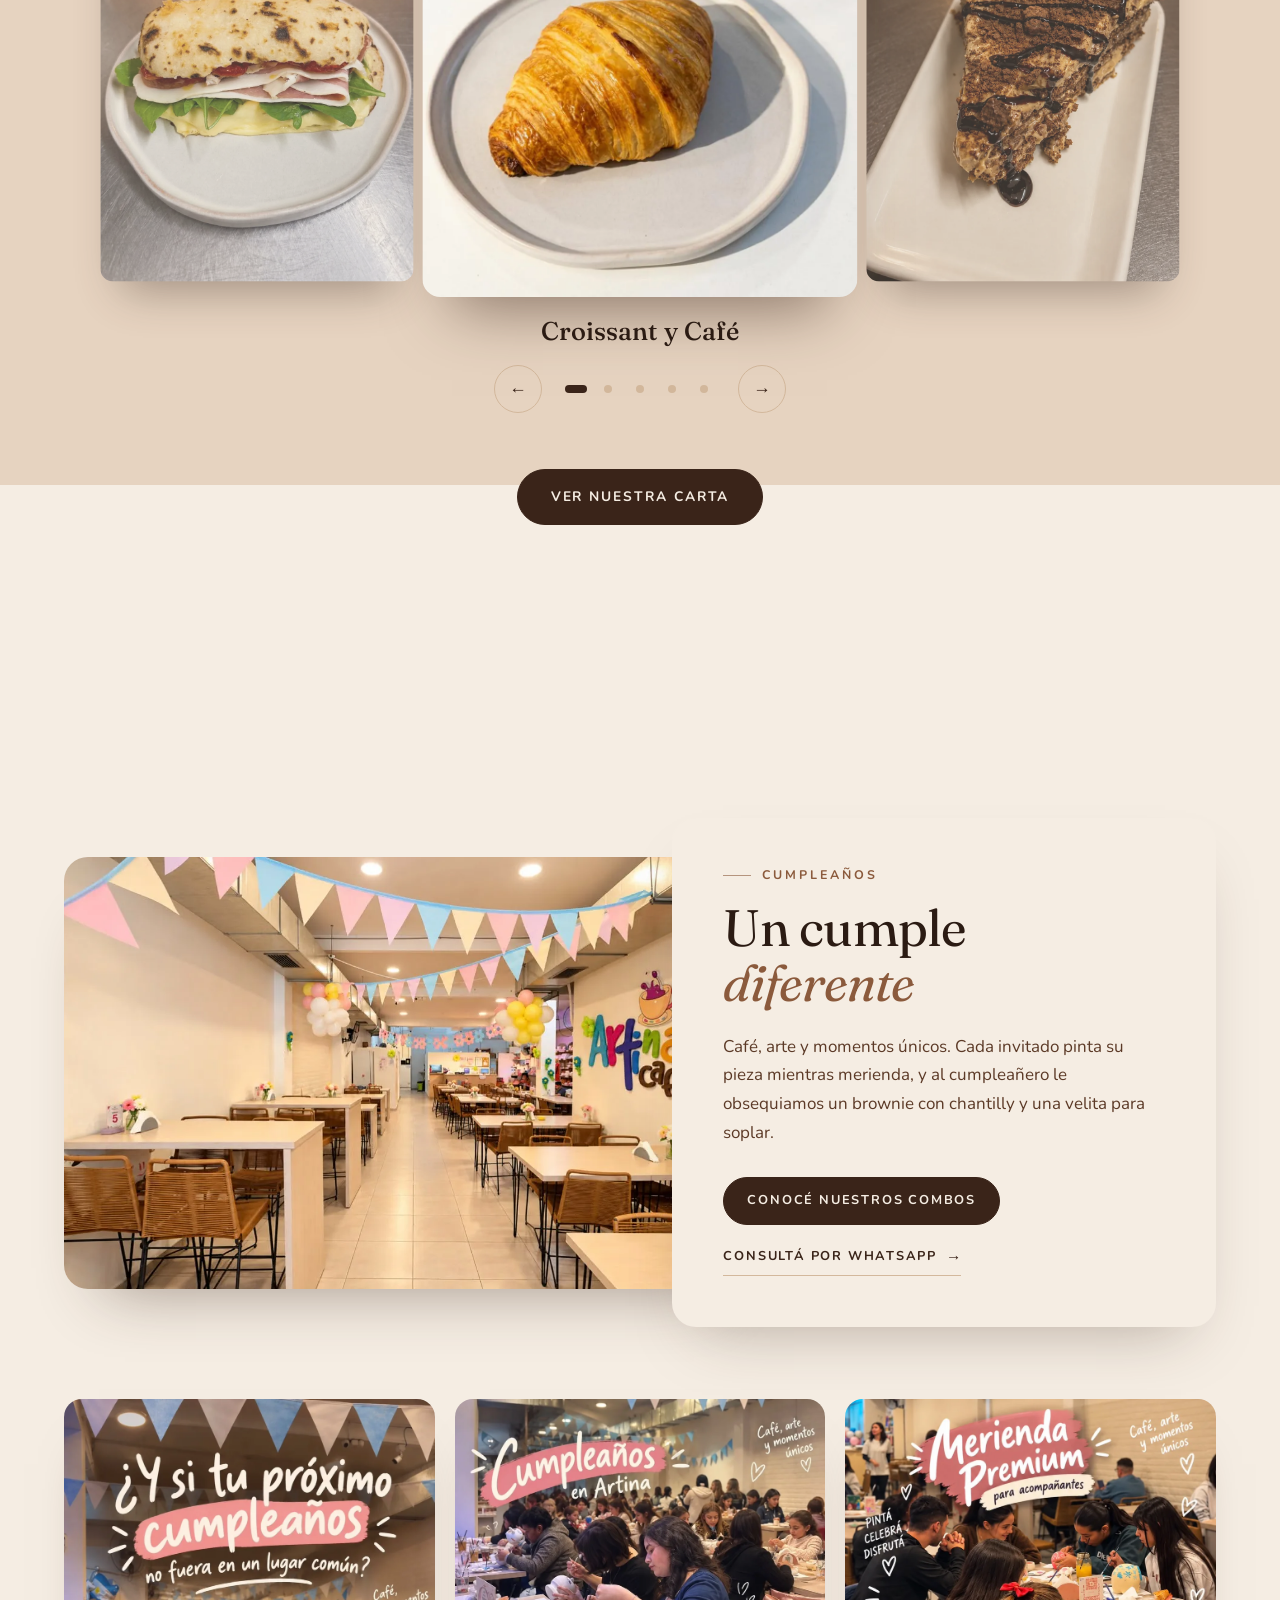
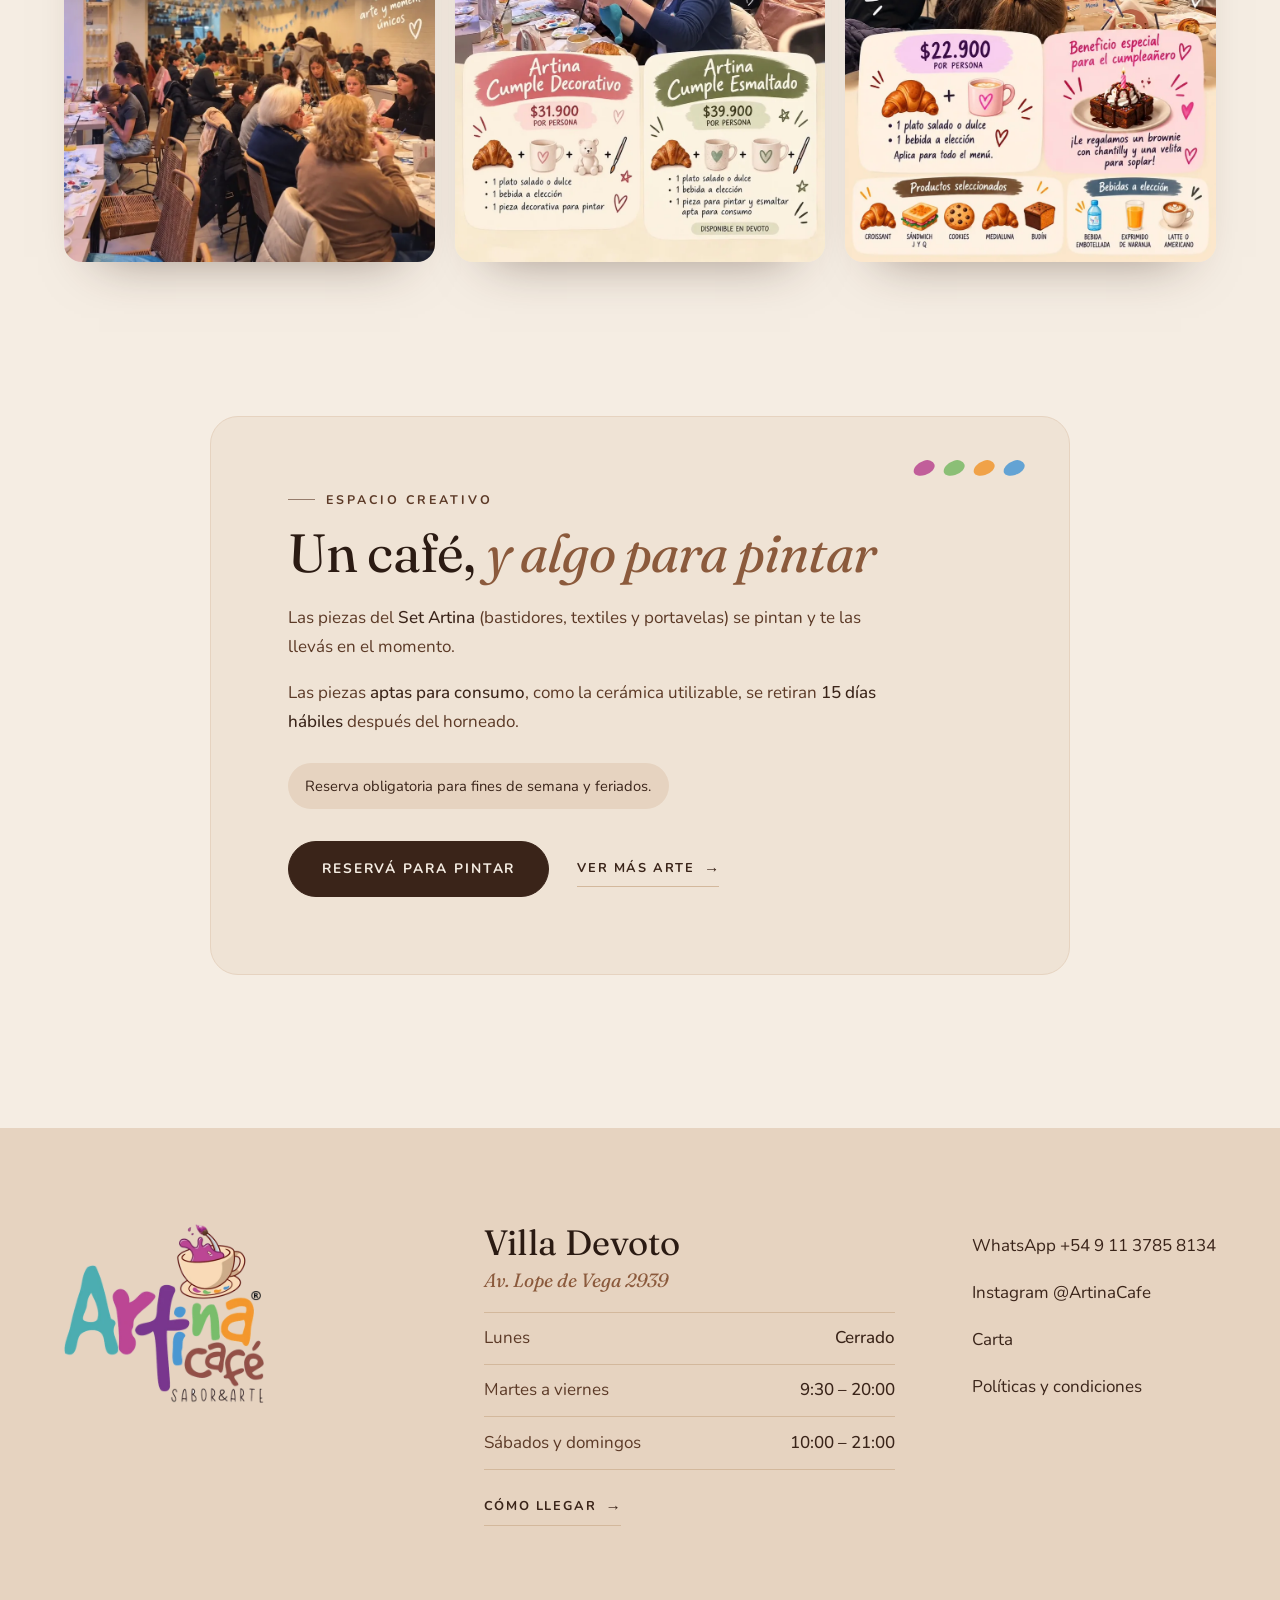
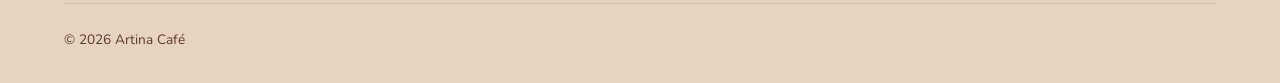
==== commit 4838a4e2: "Carrusel: precargar las fotos y quitar el fundido de entrada Las fotos se descargan y decodifican du" ====
--- a/index.html
+++ b/index.html
@@ -176,27 +176,27 @@
         </p>
       </header>
 
-      <div class="carousel reveal" aria-roledescription="carrusel" aria-label="Platos de Artina">
+      <div class="carousel" aria-roledescription="carrusel" aria-label="Platos de Artina">
         <div class="carousel__track">
           <figure class="slide" aria-roledescription="diapositiva">
-            <img src="img/comida2.webp" alt="Croissant dorado junto a un café con arte latte" width="922" height="1152" loading="lazy">
+            <img src="img/comida2.webp" alt="Croissant dorado junto a un café con arte latte" width="922" height="1152" decoding="async" fetchpriority="low">
             <figcaption>Croissant y Café</figcaption>
           </figure>
           <figure class="slide" aria-roledescription="diapositiva">
             <!-- EDITAR: confirmar el nombre de la torta -->
-            <img src="img/comida5.webp" alt="Porción de torta con dulce de leche, galletitas de chocolate y salsa de chocolate" width="922" height="1152" loading="lazy">
+            <img src="img/comida5.webp" alt="Porción de torta con dulce de leche, galletitas de chocolate y salsa de chocolate" width="922" height="1152" decoding="async" fetchpriority="low">
             <figcaption>Torta de la casa</figcaption>
           </figure>
           <figure class="slide" aria-roledescription="diapositiva">
-            <img src="img/comida.webp" alt="Tostón JCrudo: tostada con palta, jamón crudo y tomates asados" width="922" height="1152" loading="lazy">
+            <img src="img/comida.webp" alt="Tostón JCrudo: tostada con palta, jamón crudo y tomates asados" width="922" height="1152" decoding="async" fetchpriority="low">
             <figcaption>Tostón JCrudo</figcaption>
           </figure>
           <figure class="slide" aria-roledescription="diapositiva">
-            <img src="img/comida3.webp" alt="Sándwich JyQ: jamón y queso gratinado" width="922" height="1152" loading="lazy">
+            <img src="img/comida3.webp" alt="Sándwich JyQ: jamón y queso gratinado" width="922" height="1152" decoding="async" fetchpriority="low">
             <figcaption>Sándwich JyQ</figcaption>
           </figure>
           <figure class="slide" aria-roledescription="diapositiva">
-            <img src="img/comida4.webp" alt="Pan de Ajo JCrudo: pan de ajo con jamón crudo, queso, tomates y rúcula" width="922" height="1152" loading="lazy">
+            <img src="img/comida4.webp" alt="Pan de Ajo JCrudo: pan de ajo con jamón crudo, queso, tomates y rúcula" width="922" height="1152" decoding="async" fetchpriority="low">
             <figcaption>Pan de Ajo JCrudo</figcaption>
           </figure>
         </div>
--- a/css/styles.css
+++ b/css/styles.css
@@ -339,6 +339,7 @@
 .slide img {
   width: 100%; aspect-ratio: 4 / 5; object-fit: cover;
   border-radius: 18px;
+  background: var(--arena);
   box-shadow: 0 40px 60px -30px rgba(58, 36, 25, .55);
 }
 .slide figcaption {
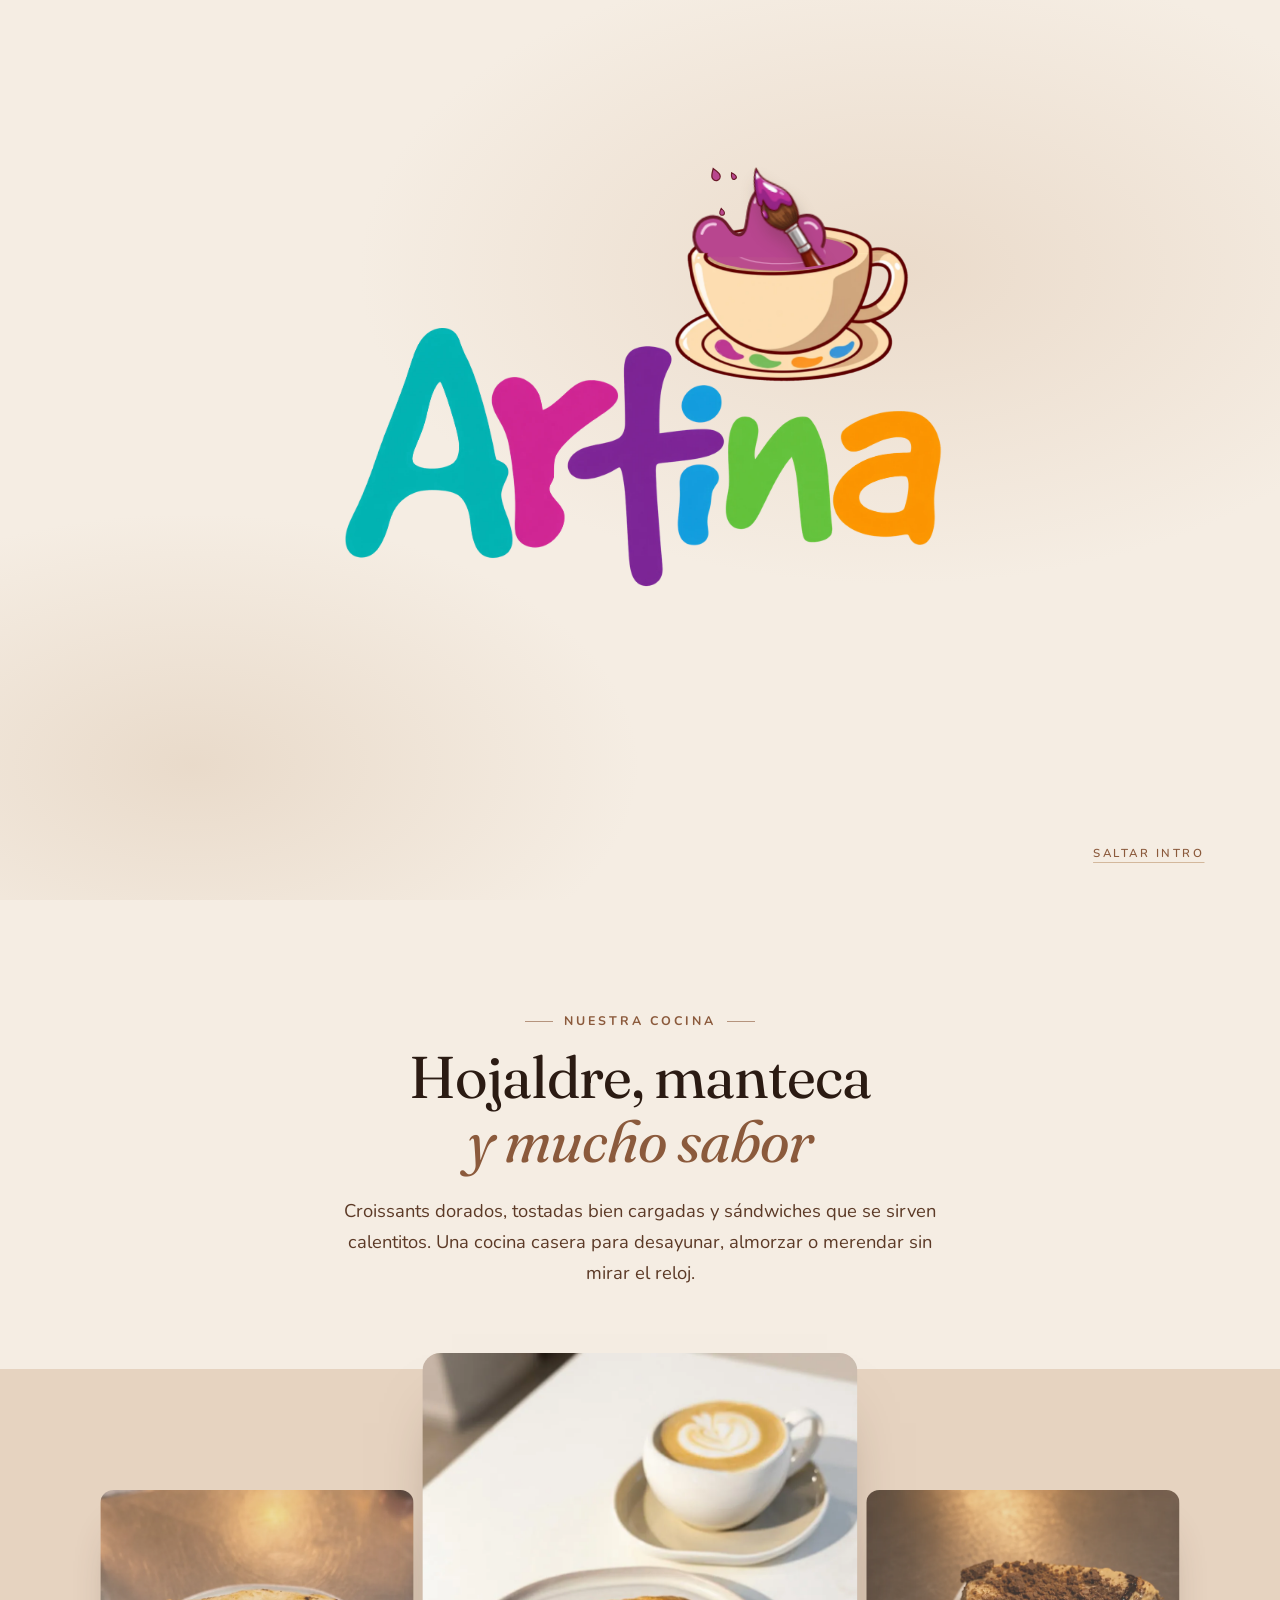
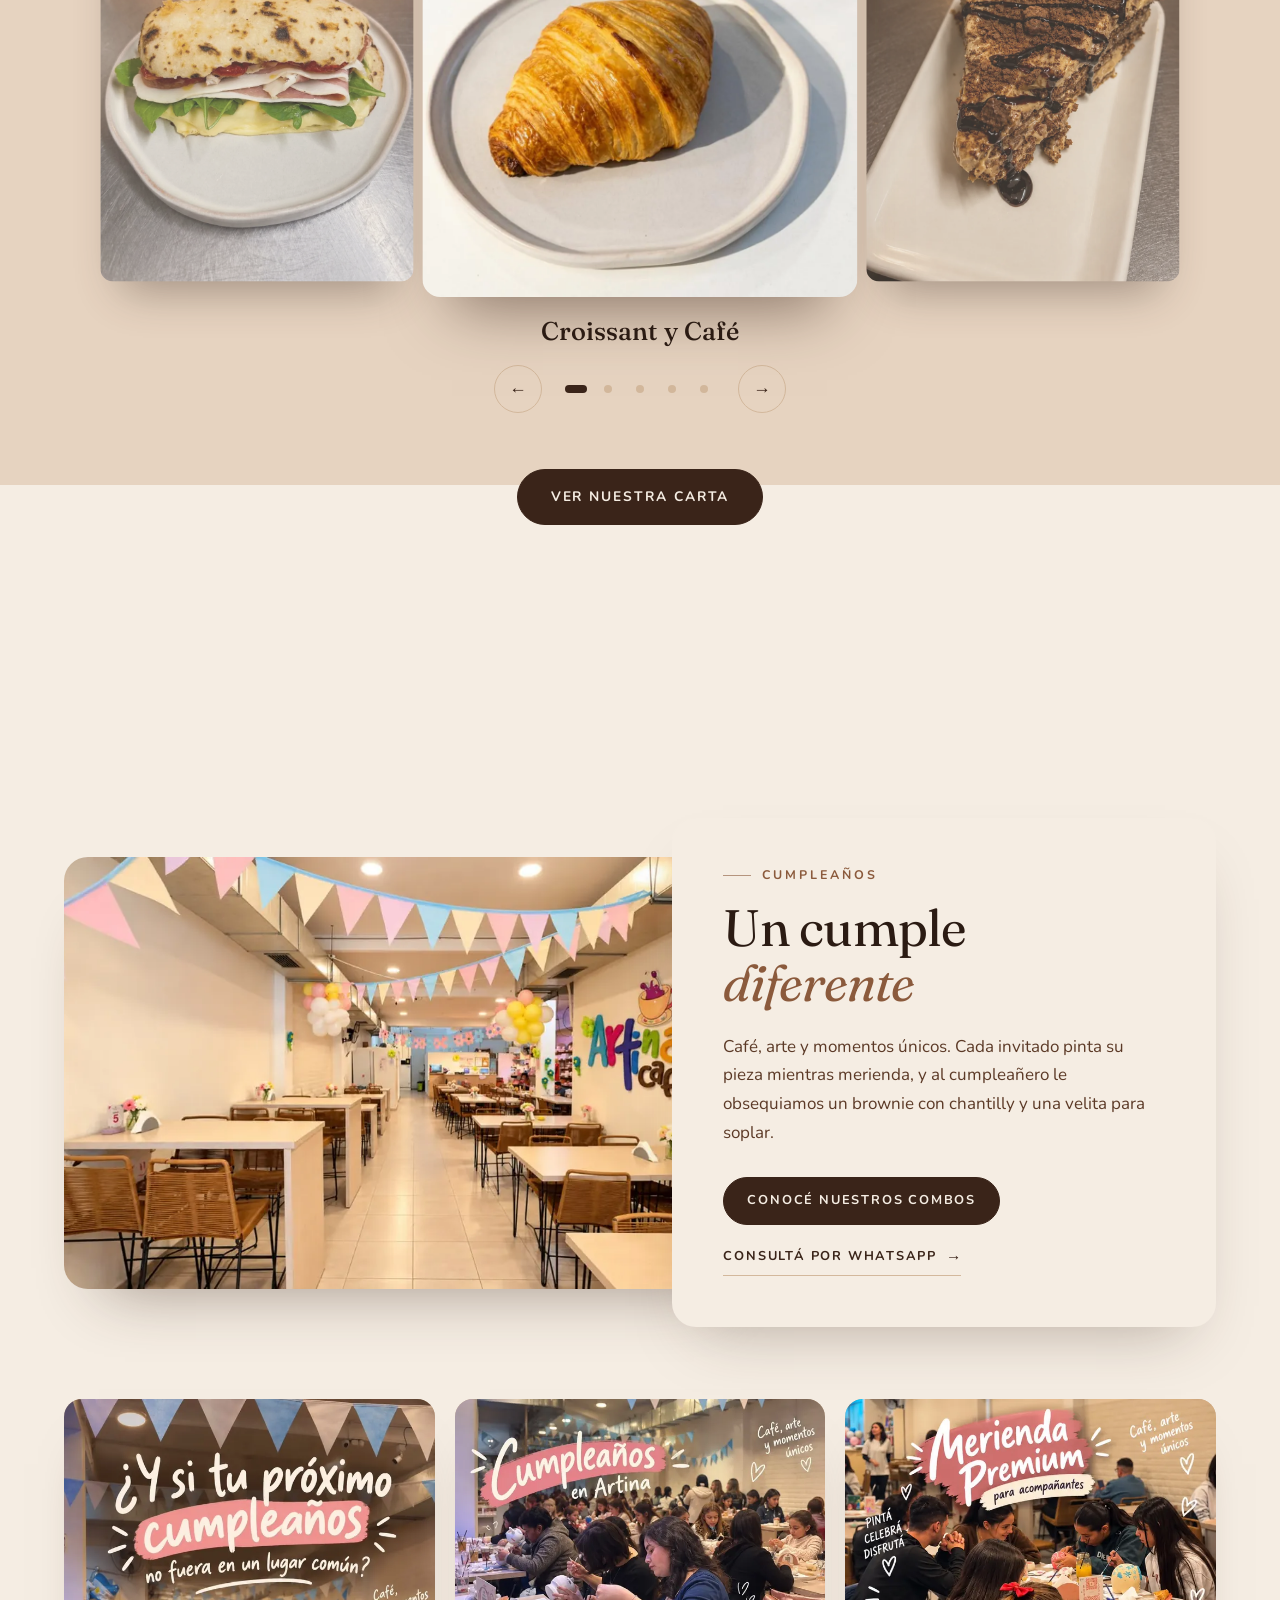
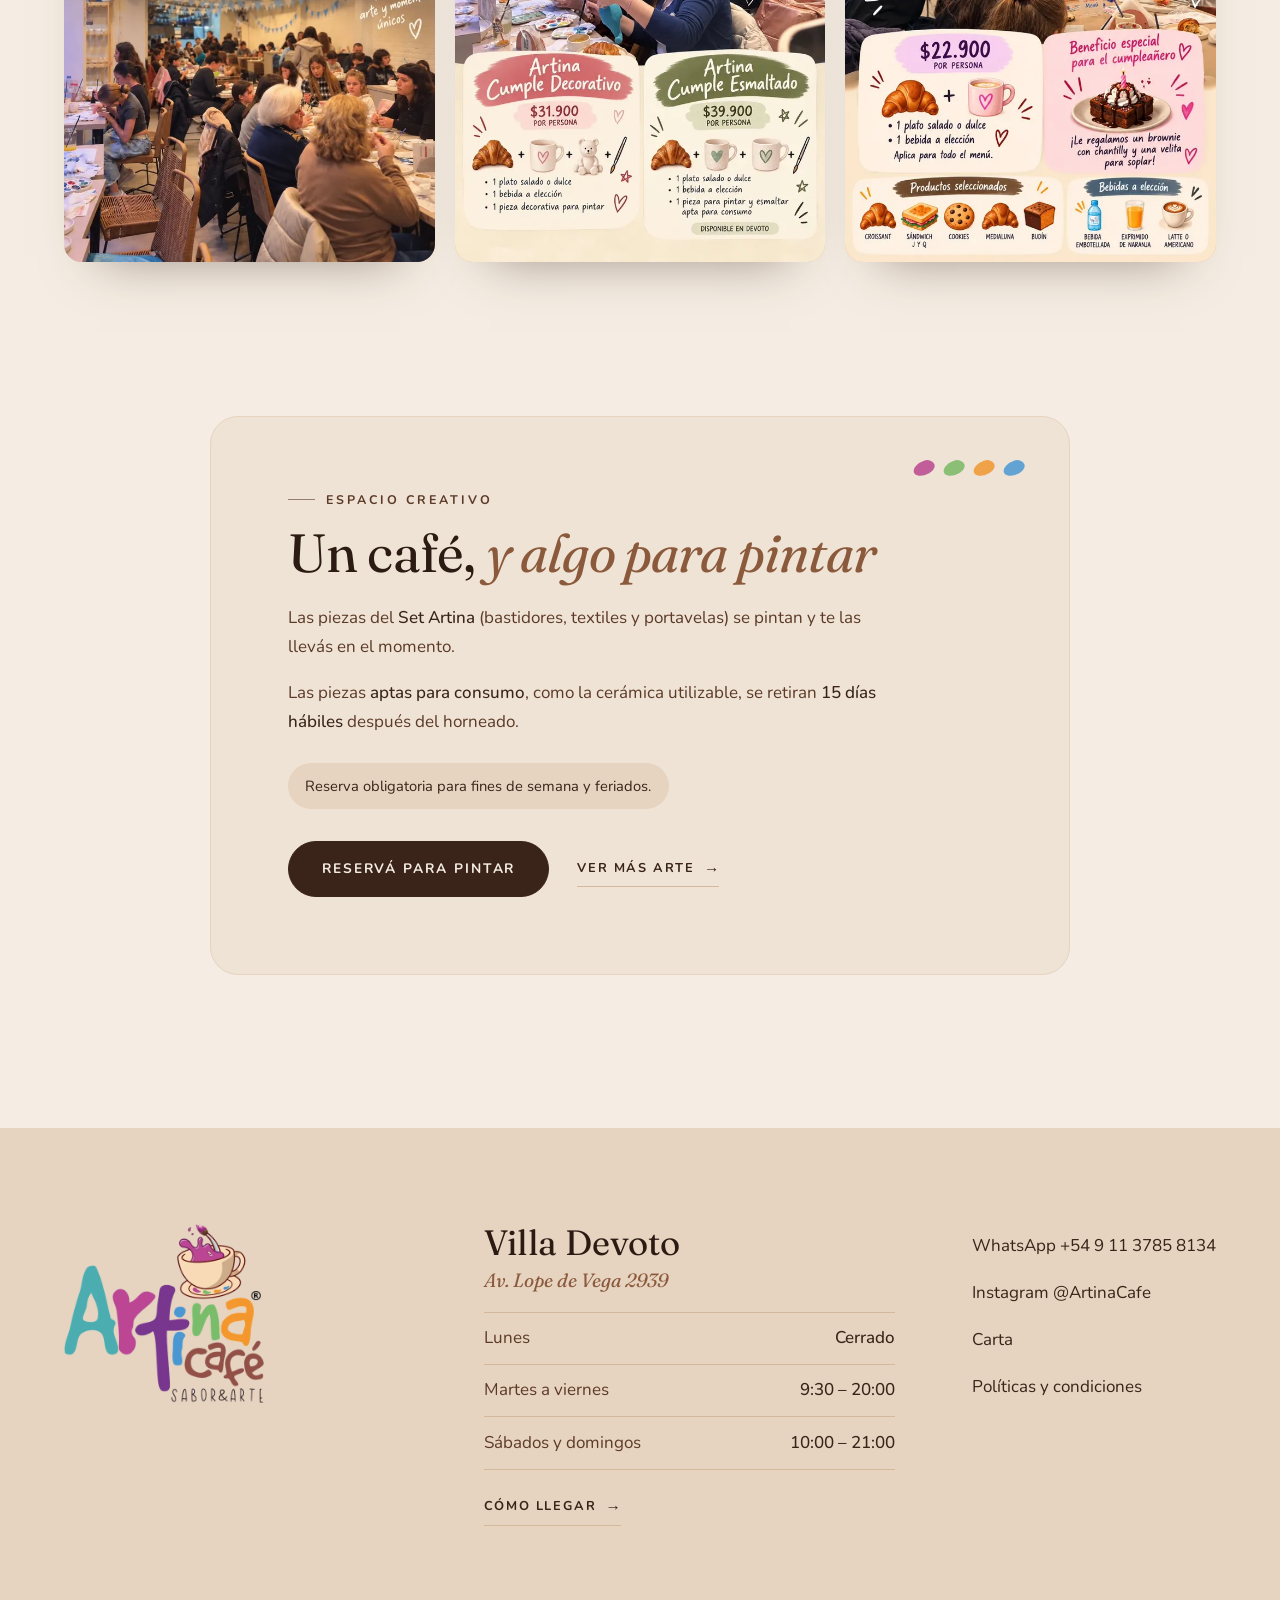
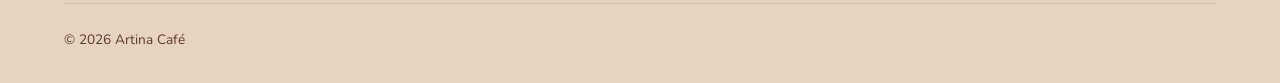
==== commit 31506a40: "Scroll liviano: todo cargado antes de llegar - Sin efecto de aparición al hacer scroll - Las fotos s" ====
--- a/index.html
+++ b/index.html
@@ -216,7 +216,7 @@
     <section class="birthday" id="cumpleanos">
       <div class="birthday__main">
         <div class="birthday__media reveal">
-          <img src="img/cumpleanos.webp" alt="El salón de Artina Café decorado para un cumpleaños, con banderines y globos" width="1290" height="716" loading="lazy">
+          <img src="img/cumpleanos.webp" alt="El salón de Artina Café decorado para un cumpleaños, con banderines y globos" width="1100" height="611" decoding="async" fetchpriority="low">
         </div>
         <div class="birthday__card reveal">
           <p class="eyebrow">Cumpleaños</p>
@@ -234,13 +234,13 @@
 
       <div class="birthday__gallery">
         <button class="birthday__photo reveal" type="button" data-lightbox="img/cumple-1.webp" data-alt="Cumpleaños en Artina: invitados pintando en el salón decorado">
-          <img src="img/cumple-1.webp" alt="Cumpleaños en Artina: invitados pintando en el salón decorado" width="900" height="1123" loading="lazy">
+          <img src="img/cumple-1.webp" alt="Cumpleaños en Artina: invitados pintando en el salón decorado" width="680" height="849" decoding="async" fetchpriority="low">
         </button>
         <button class="birthday__photo reveal" type="button" data-lightbox="img/cumple-2.webp" data-alt="Combos Artina Cumple Decorativo y Esmaltado">
-          <img src="img/cumple-2.webp" alt="Combos Artina Cumple Decorativo y Esmaltado" width="900" height="1123" loading="lazy">
+          <img src="img/cumple-2.webp" alt="Combos Artina Cumple Decorativo y Esmaltado" width="680" height="849" decoding="async" fetchpriority="low">
         </button>
         <button class="birthday__photo reveal" type="button" data-lightbox="img/cumple-3.webp" data-alt="Merienda Premium para acompañantes y beneficio para el cumpleañero">
-          <img src="img/cumple-3.webp" alt="Merienda Premium para acompañantes y beneficio para el cumpleañero" width="900" height="1123" loading="lazy">
+          <img src="img/cumple-3.webp" alt="Merienda Premium para acompañantes y beneficio para el cumpleañero" width="680" height="849" decoding="async" fetchpriority="low">
         </button>
       </div>
     </section>
@@ -273,7 +273,7 @@
   <!-- ============ FOOTER / VISITANOS ============ -->
   <footer class="footer" id="visitanos">
     <div class="footer__brand">
-      <img src="img/logo.webp" alt="Artina café · Sabor &amp; Arte" width="480" height="428" loading="lazy">
+      <img src="img/logo.webp" alt="Artina café · Sabor &amp; Arte" width="480" height="428" decoding="async" fetchpriority="low">
     </div>
 
     <div class="footer__visit">
--- a/css/styles.css
+++ b/css/styles.css
@@ -44,17 +44,6 @@
 
 img { display: block; max-width: 100%; height: auto; }
 a { color: inherit; }
-
-/* grano de papel muy sutil */
-body::before {
-  content: "";
-  position: fixed; inset: 0;
-  pointer-events: none;
-  z-index: 100;
-  opacity: .35;
-  mix-blend-mode: multiply;
-  background-image: url("data:image/svg+xml,%3Csvg xmlns='http://www.w3.org/2000/svg' width='160' height='160'%3E%3Cfilter id='n'%3E%3CfeTurbulence type='fractalNoise' baseFrequency='.9' numOctaves='2' stitchTiles='stitch'/%3E%3CfeColorMatrix values='0 0 0 0 .45 0 0 0 0 .32 0 0 0 0 .22 0 0 0 .09 0'/%3E%3C/filter%3E%3Crect width='100%25' height='100%25' filter='url(%23n)'/%3E%3C/svg%3E");
-}
 
 .visually-hidden {
   position: absolute !important;
@@ -393,6 +382,7 @@
 .birthday__media img {
   width: 100%; aspect-ratio: 16 / 10; object-fit: cover;
   border-radius: 24px;
+  background: var(--arena);
   box-shadow: 0 40px 60px -40px rgba(58, 36, 25, .45);
 }
 .birthday__card {
@@ -416,7 +406,7 @@
   margin-top: clamp(40px, 6vw, 72px);
 }
 .birthday__photo {
-  display: block; padding: 0; border: 0; background: none; cursor: zoom-in;
+  display: block; padding: 0; border: 0; background: var(--arena); cursor: zoom-in;
   border-radius: 18px; overflow: hidden;
   box-shadow: 0 30px 50px -35px rgba(58, 36, 25, .5);
 }
@@ -516,12 +506,3 @@
 @media (max-width: 860px) {
   .footer { grid-template-columns: 1fr; }
 }
-
-/* ---------- Revelado al hacer scroll ---------- */
-
-.reveal { opacity: 0; transform: translateY(24px); transition: opacity 1s var(--ease), transform 1s var(--ease); }
-.reveal.is-visible { opacity: 1; transform: none; }
-.no-js .reveal { opacity: 1; transform: none; }
-@media (prefers-reduced-motion: reduce) {
-  .reveal { opacity: 1; transform: none; transition: none; }
-}
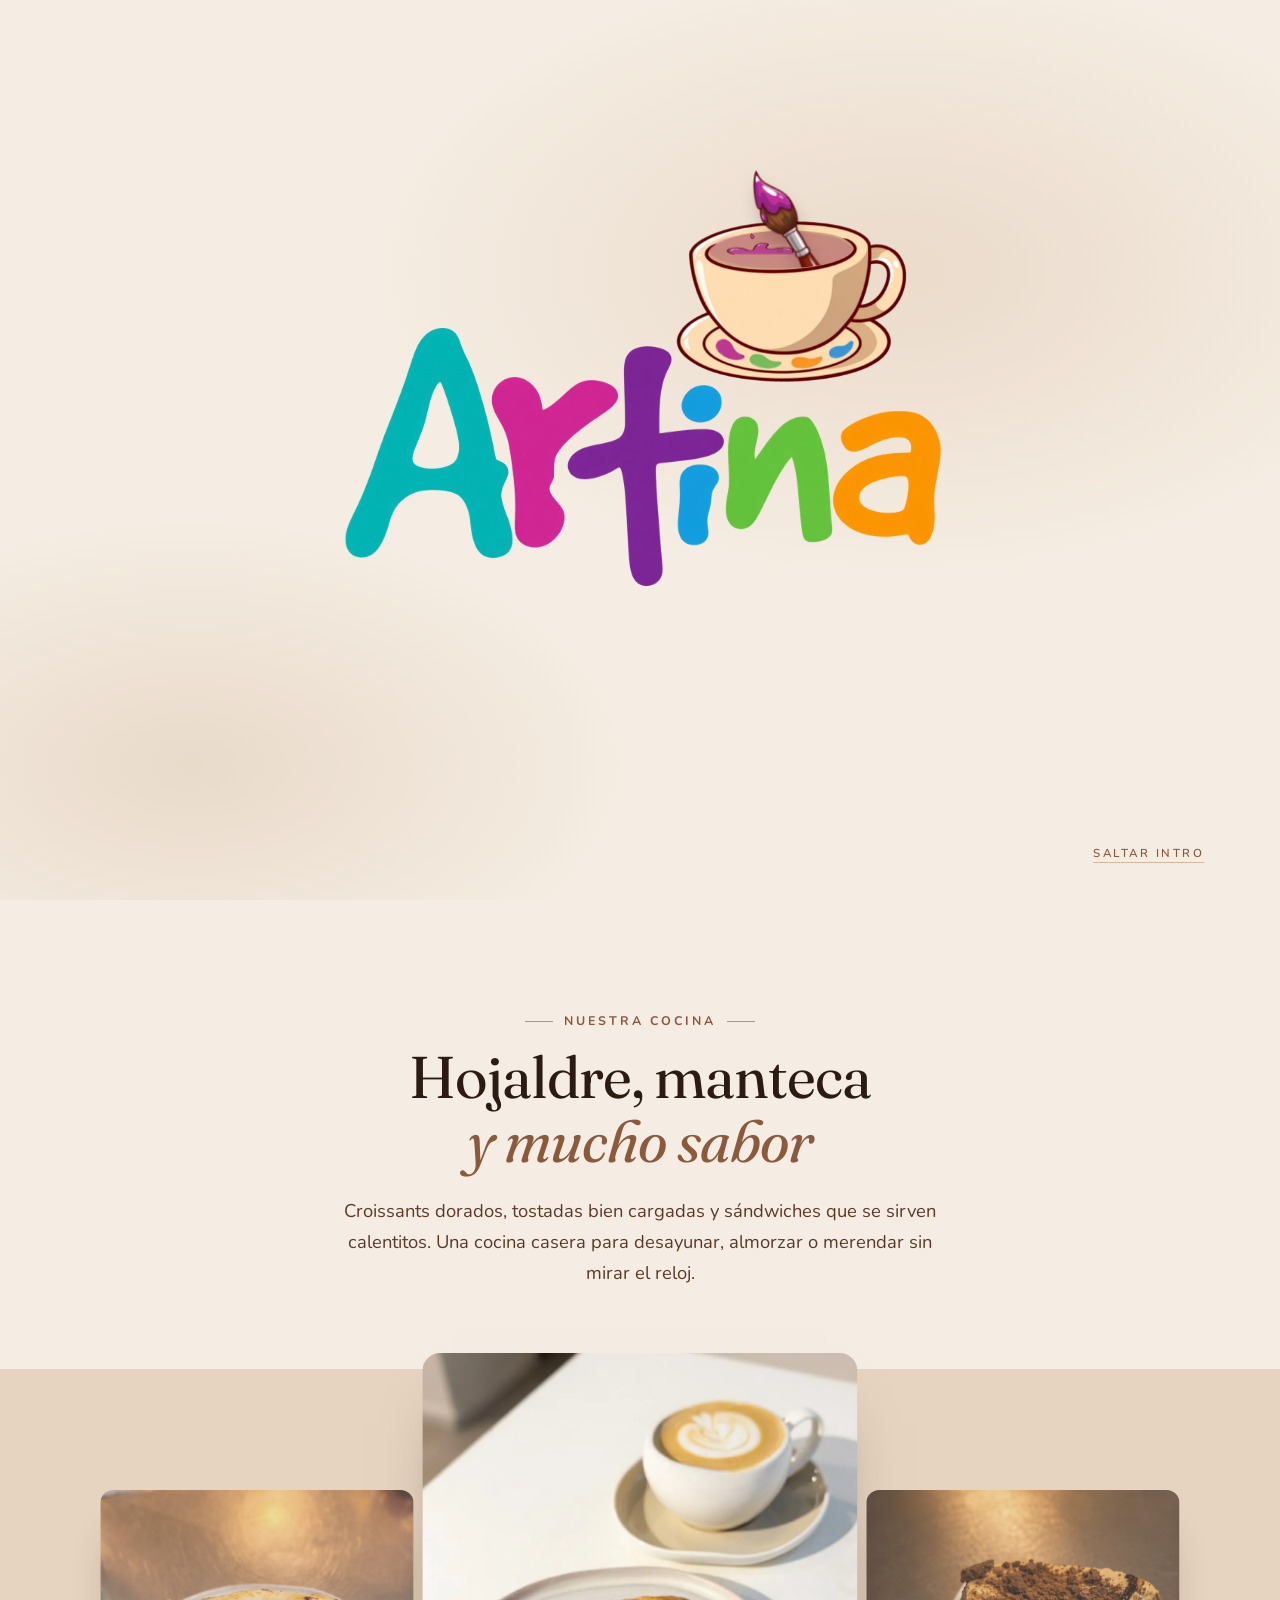
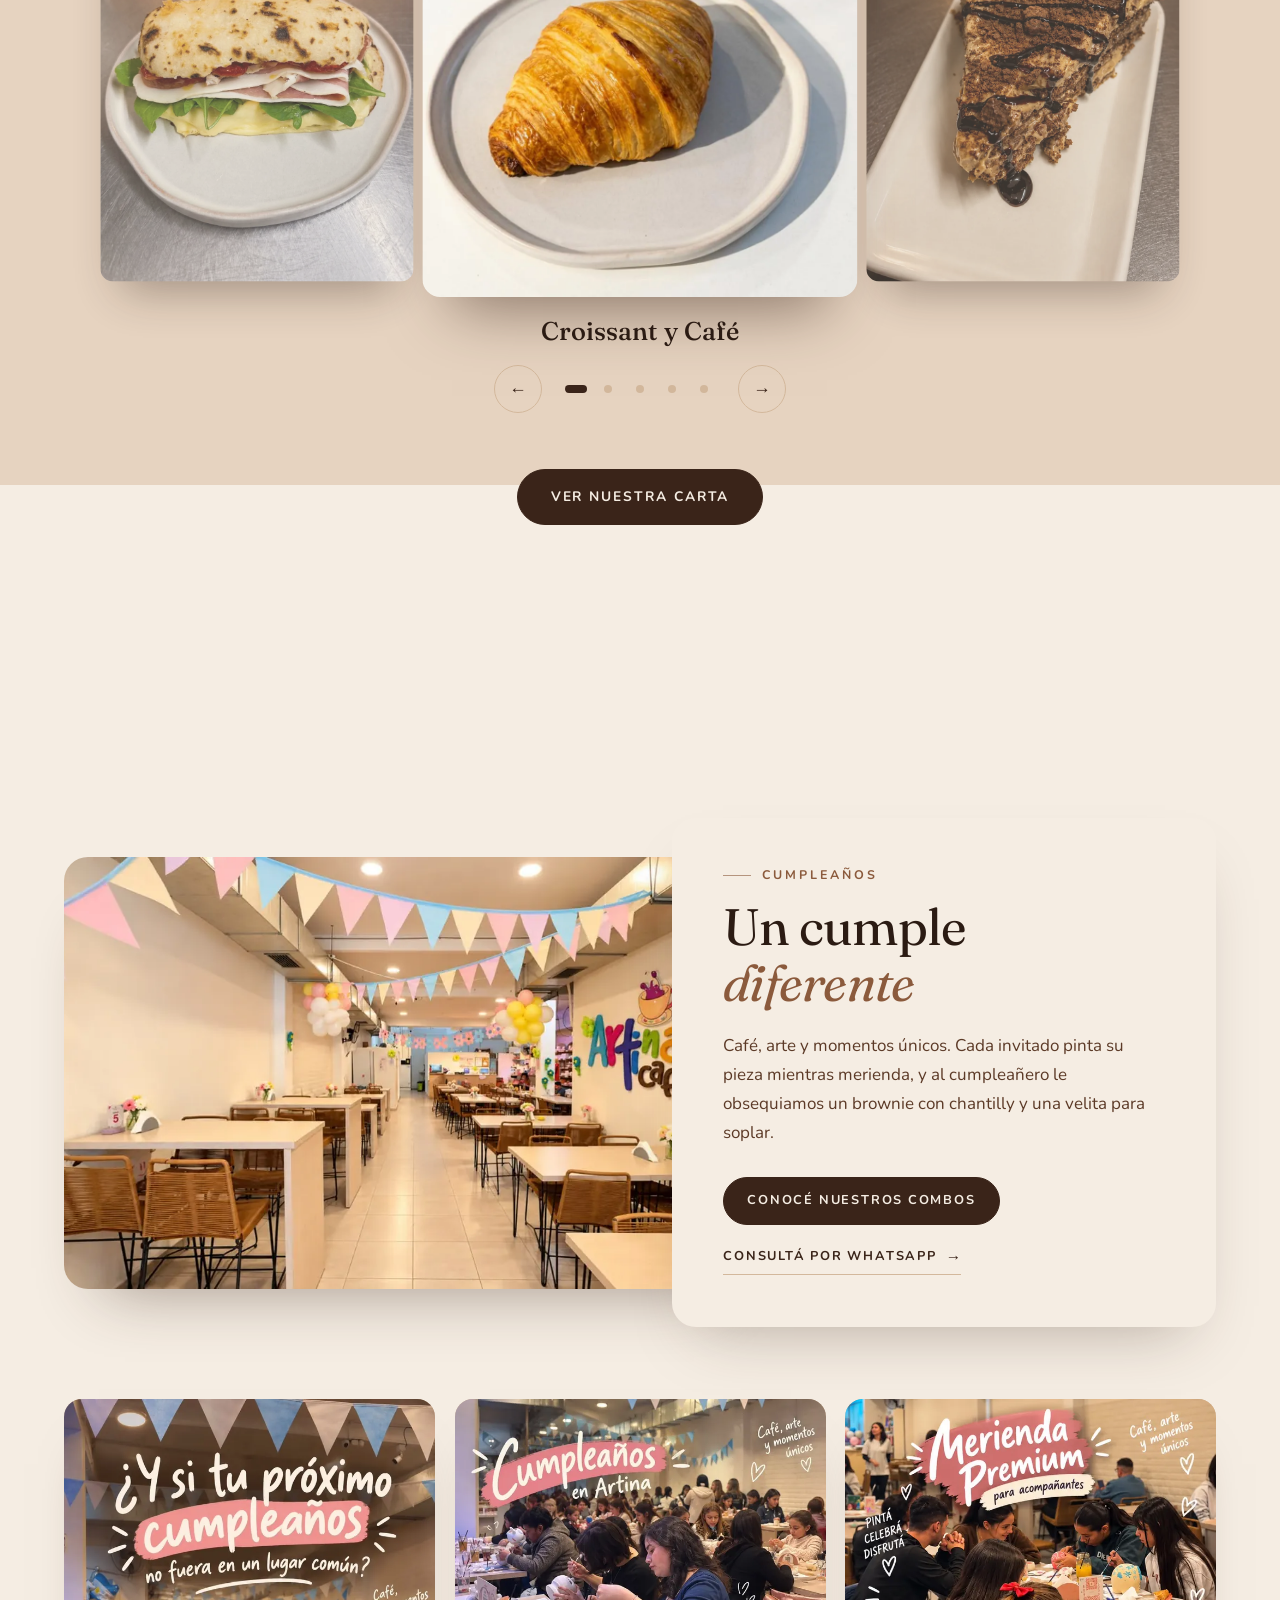
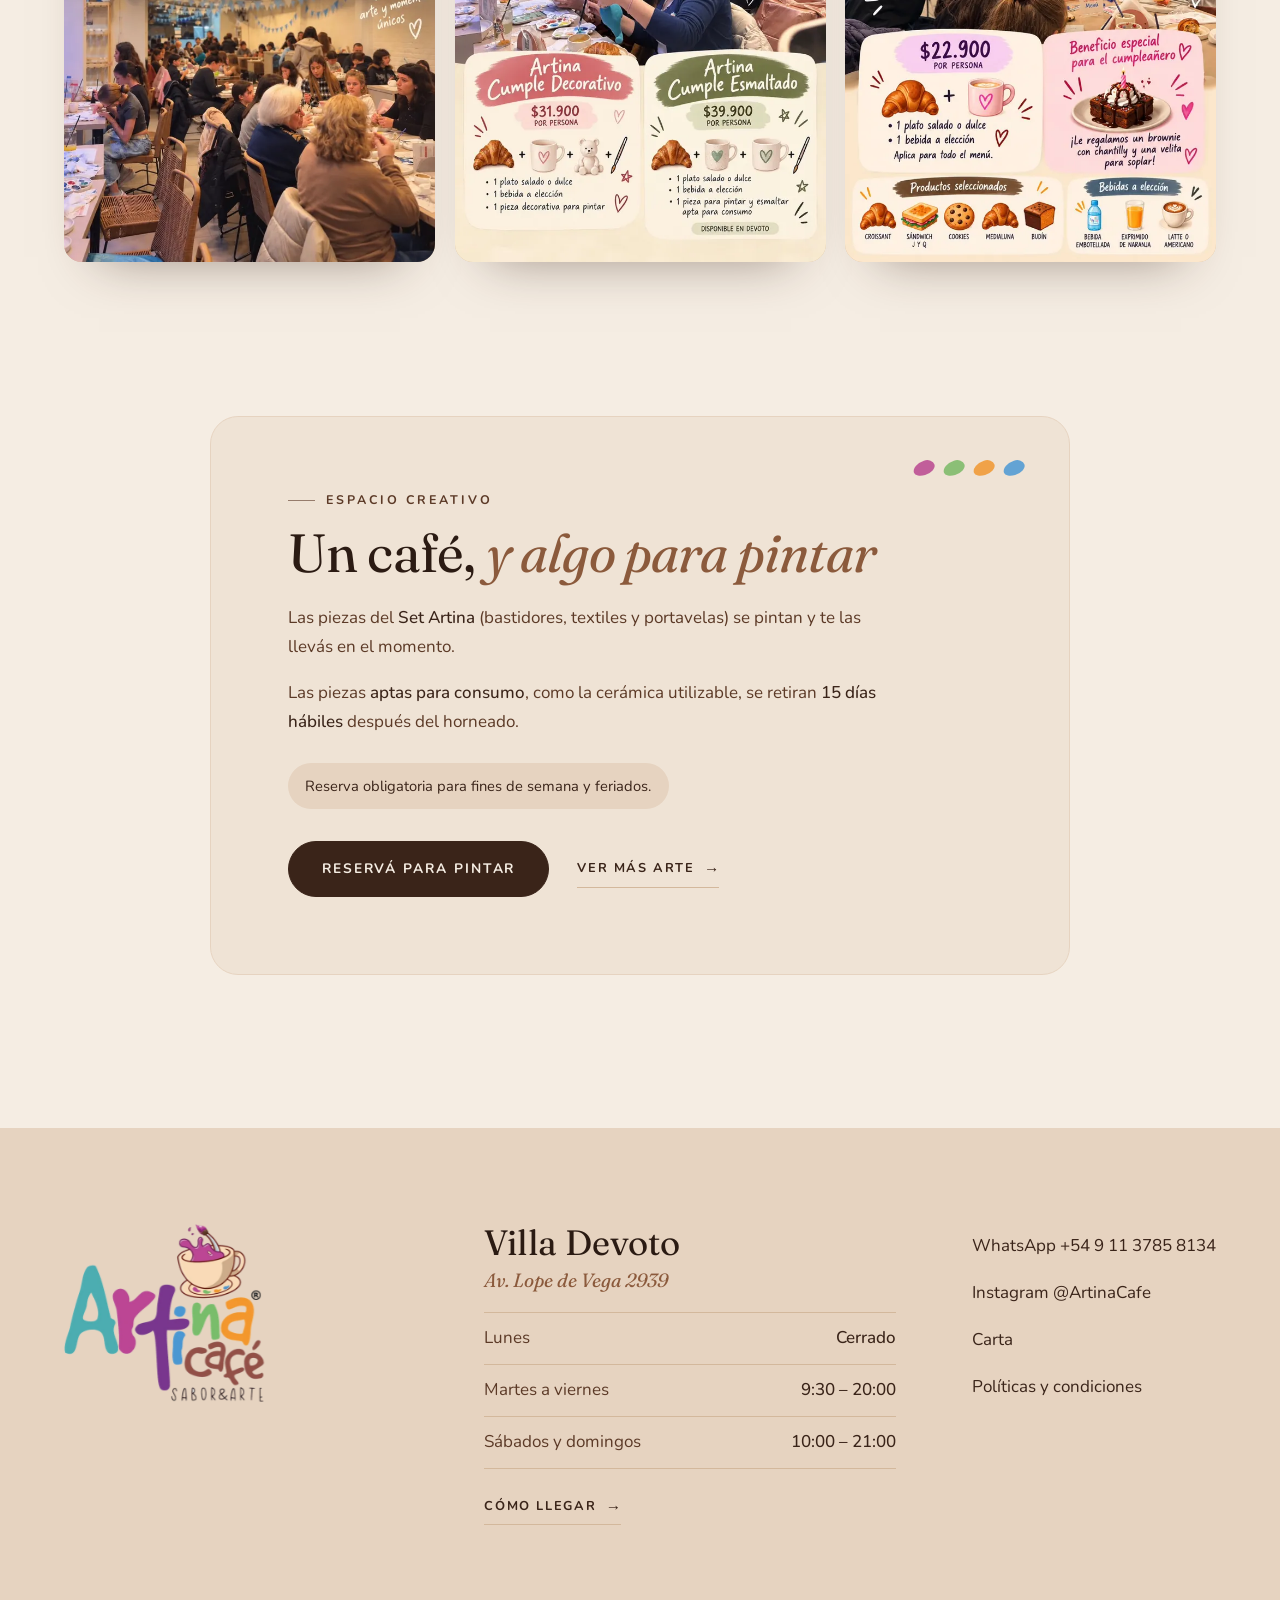
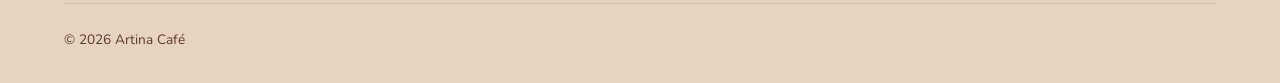
==== commit 989a1fc5: "Efectos de entrada al hacer scroll, distintos por sección Co-Authored-By: Claude Opus 5.5 <noreply@a" ====
--- a/index.html
+++ b/index.html
@@ -19,6 +19,8 @@
   <link rel="preload" as="image" href="img/pincel.webp">
   <link rel="preload" as="image" href="img/taza.webp">
   <link rel="stylesheet" href="css/styles.css">
+  <!-- habilita los efectos de scroll sólo si hay JavaScript (sin JS todo se ve normal) -->
+  <script>document.documentElement.classList.add('js')</script>
 
   <script type="application/ld+json">
   {
@@ -176,7 +178,7 @@
         </p>
       </header>
 
-      <div class="carousel" aria-roledescription="carrusel" aria-label="Platos de Artina">
+      <div class="carousel reveal" data-reveal="zoom" aria-roledescription="carrusel" aria-label="Platos de Artina">
         <div class="carousel__track">
           <figure class="slide" aria-roledescription="diapositiva">
             <img src="img/comida2.webp" alt="Croissant dorado junto a un café con arte latte" width="922" height="1152" decoding="async" fetchpriority="low">
@@ -215,10 +217,10 @@
     <!-- ============ CUMPLEAÑOS ============ -->
     <section class="birthday" id="cumpleanos">
       <div class="birthday__main">
-        <div class="birthday__media reveal">
+        <div class="birthday__media reveal" data-reveal="left">
           <img src="img/cumpleanos.webp" alt="El salón de Artina Café decorado para un cumpleaños, con banderines y globos" width="1100" height="611" decoding="async" fetchpriority="low">
         </div>
-        <div class="birthday__card reveal">
+        <div class="birthday__card reveal" data-reveal="right">
           <p class="eyebrow">Cumpleaños</p>
           <h2 class="display">Un cumple <em>diferente</em></h2>
           <p>
@@ -232,7 +234,7 @@
         </div>
       </div>
 
-      <div class="birthday__gallery">
+      <div class="birthday__gallery" data-reveal-group>
         <button class="birthday__photo reveal" type="button" data-lightbox="img/cumple-1.webp" data-alt="Cumpleaños en Artina: invitados pintando en el salón decorado">
           <img src="img/cumple-1.webp" alt="Cumpleaños en Artina: invitados pintando en el salón decorado" width="680" height="849" decoding="async" fetchpriority="low">
         </button>
@@ -247,7 +249,7 @@
 
     <!-- ============ ESPACIO CREATIVO ============ -->
     <section class="section studio" id="espacio-creativo">
-      <div class="studio__card reveal">
+      <div class="studio__card reveal" data-reveal="zoom">
         <div class="studio__palette" aria-hidden="true">
           <span style="--c:#B8468F"></span><span style="--c:#79B865"></span><span style="--c:#F0962F"></span><span style="--c:#4A98D3"></span>
         </div>
@@ -271,12 +273,12 @@
   </main>
 
   <!-- ============ FOOTER / VISITANOS ============ -->
-  <footer class="footer" id="visitanos">
-    <div class="footer__brand">
+  <footer class="footer" id="visitanos" data-reveal-group>
+    <div class="footer__brand reveal">
       <img src="img/logo.webp" alt="Artina café · Sabor &amp; Arte" width="480" height="428" decoding="async" fetchpriority="low">
     </div>
 
-    <div class="footer__visit">
+    <div class="footer__visit reveal">
       <h2 class="footer__title">Villa Devoto</h2>
       <p class="footer__addr">Av. Lope de Vega 2939</p>
       <dl class="hours">
@@ -287,7 +289,7 @@
       <a class="link-arrow link-arrow--light" href="https://www.google.com/maps/search/?api=1&amp;query=Av.+Lope+de+Vega+2939,+Buenos+Aires" target="_blank" rel="noopener">Cómo llegar</a>
     </div>
 
-    <ul class="footer__links">
+    <ul class="footer__links reveal">
       <li><a href="https://wa.me/5491137858134" target="_blank" rel="noopener">WhatsApp +54 9 11 3785 8134</a></li>
       <li><a href="https://www.instagram.com/ArtinaCafe" target="_blank" rel="noopener">Instagram @ArtinaCafe</a></li>
       <li><a href="https://www.lacartaa.com/artina-cafe-684" target="_blank" rel="noopener">Carta</a></li>
--- a/css/styles.css
+++ b/css/styles.css
@@ -506,3 +506,33 @@
 @media (max-width: 860px) {
   .footer { grid-template-columns: 1fr; }
 }
+
+/* ---------- Efectos de entrada al hacer scroll ----------
+   Sólo se anima transform + opacity (liviano), y las imágenes ya están
+   precargadas, así que lo único que se ve es el movimiento.           */
+
+.js .reveal {
+  opacity: 0;
+  transform: var(--from, translateY(44px));
+  transition: opacity .7s ease-out, transform .9s var(--ease);
+  transition-delay: var(--delay, 0s);
+  will-change: opacity, transform;
+}
+.js .reveal[data-reveal="left"]  { --from: translateX(-70px); }
+.js .reveal[data-reveal="right"] { --from: translateX(70px); }
+.js .reveal[data-reveal="zoom"]  { --from: translateY(30px) scale(.93); }
+.js .reveal.is-visible { opacity: 1; transform: none; }
+.js .reveal.is-done { will-change: auto; }
+
+@media (max-width: 860px) {
+  /* en celular las entradas laterales desbordarían la pantalla: suben */
+  .js .reveal[data-reveal="left"],
+  .js .reveal[data-reveal="right"] { --from: translateY(44px); }
+}
+@media (prefers-reduced-motion: reduce) {
+  .js .reveal { opacity: 1; transform: none; transition: none; }
+}
+@media (max-width: 640px) {
+  /* la galería es un carrusel horizontal: sin desplazamiento para no generar scroll interno */
+  .js .birthday__gallery .reveal { --from: scale(.94); }
+}
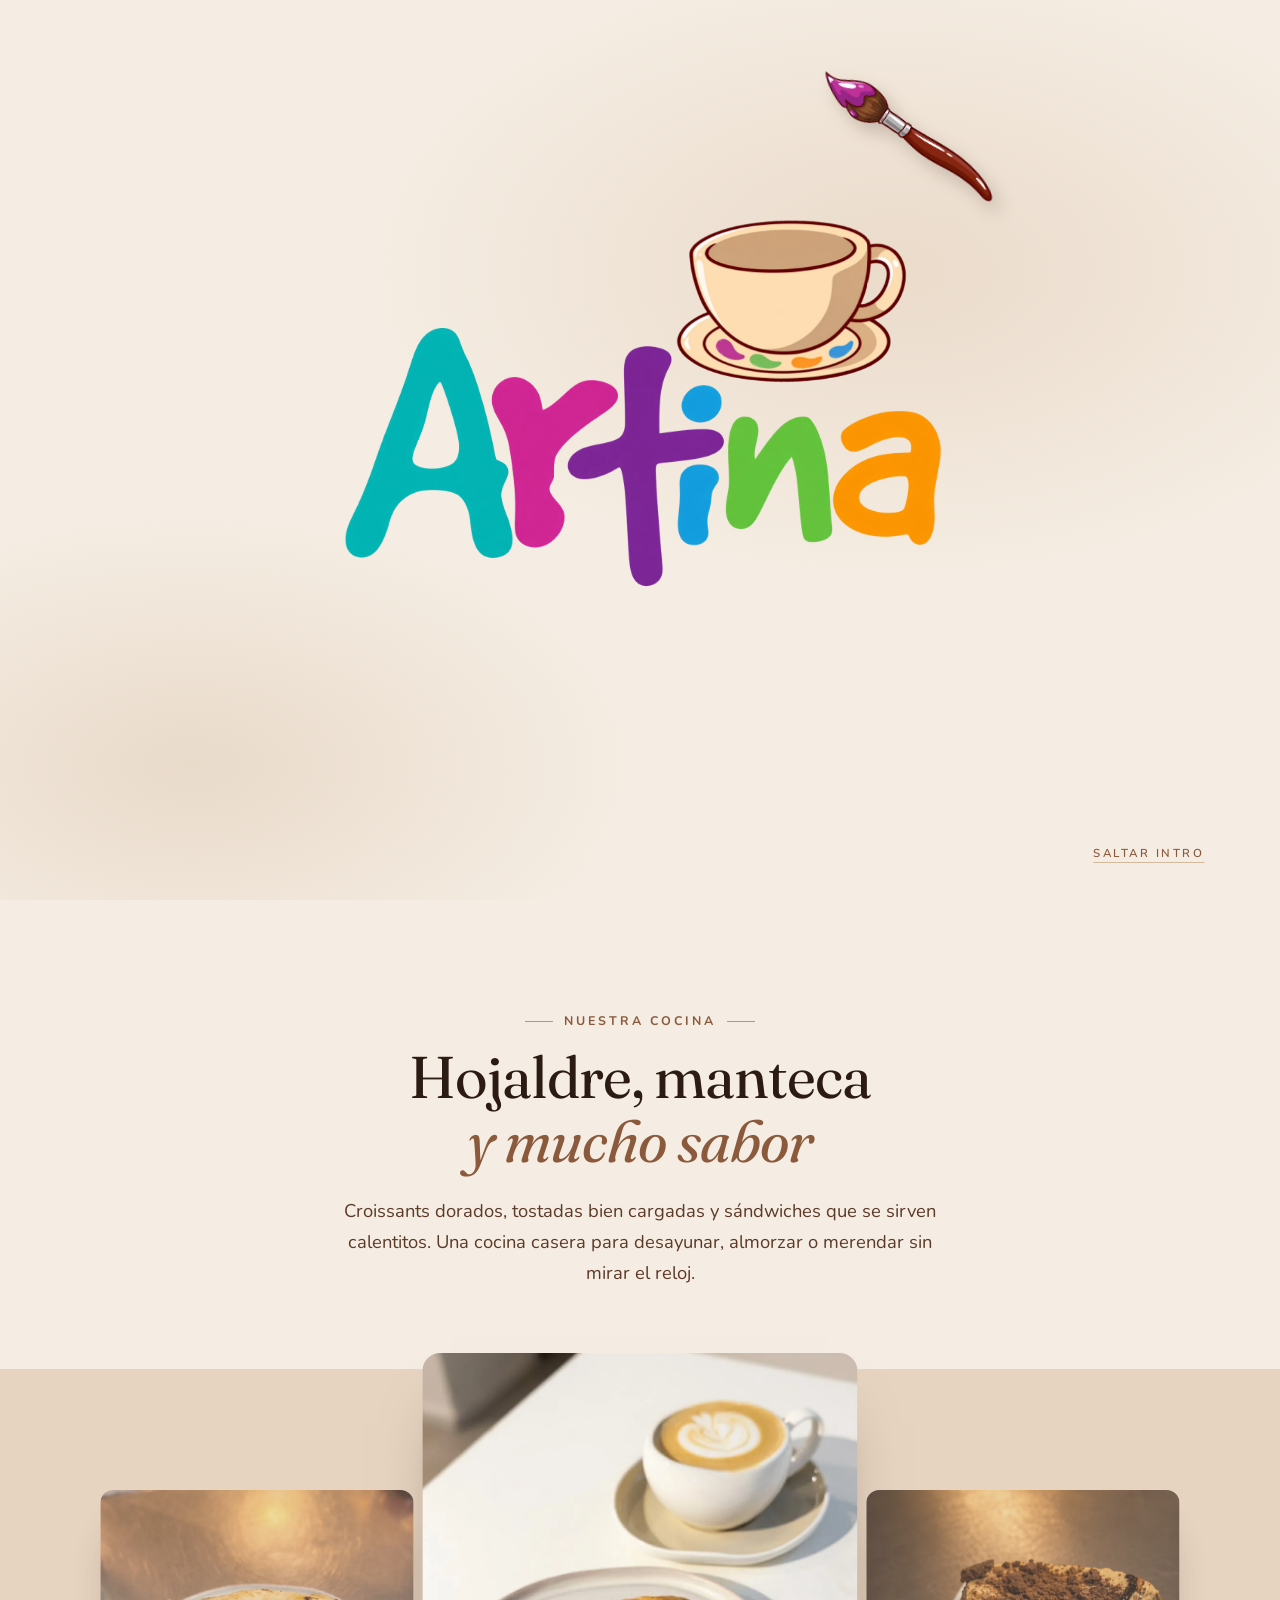
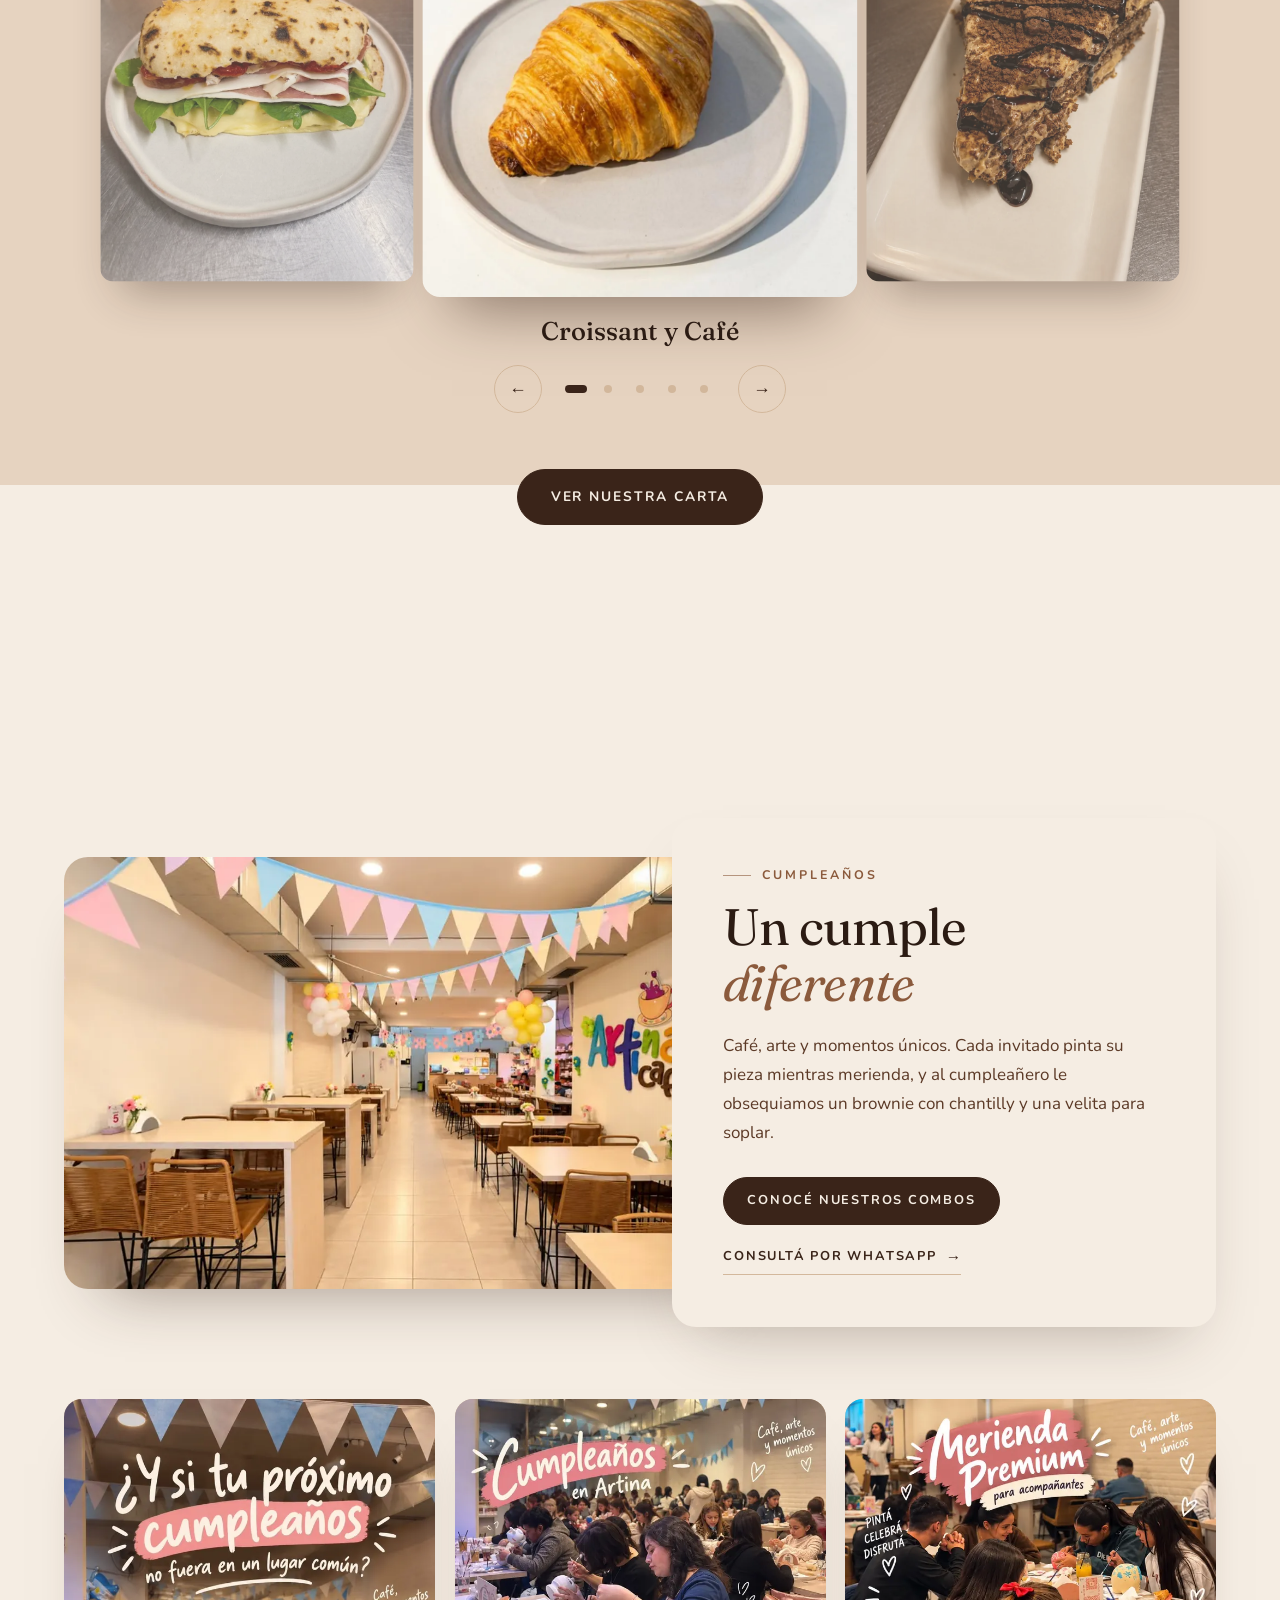
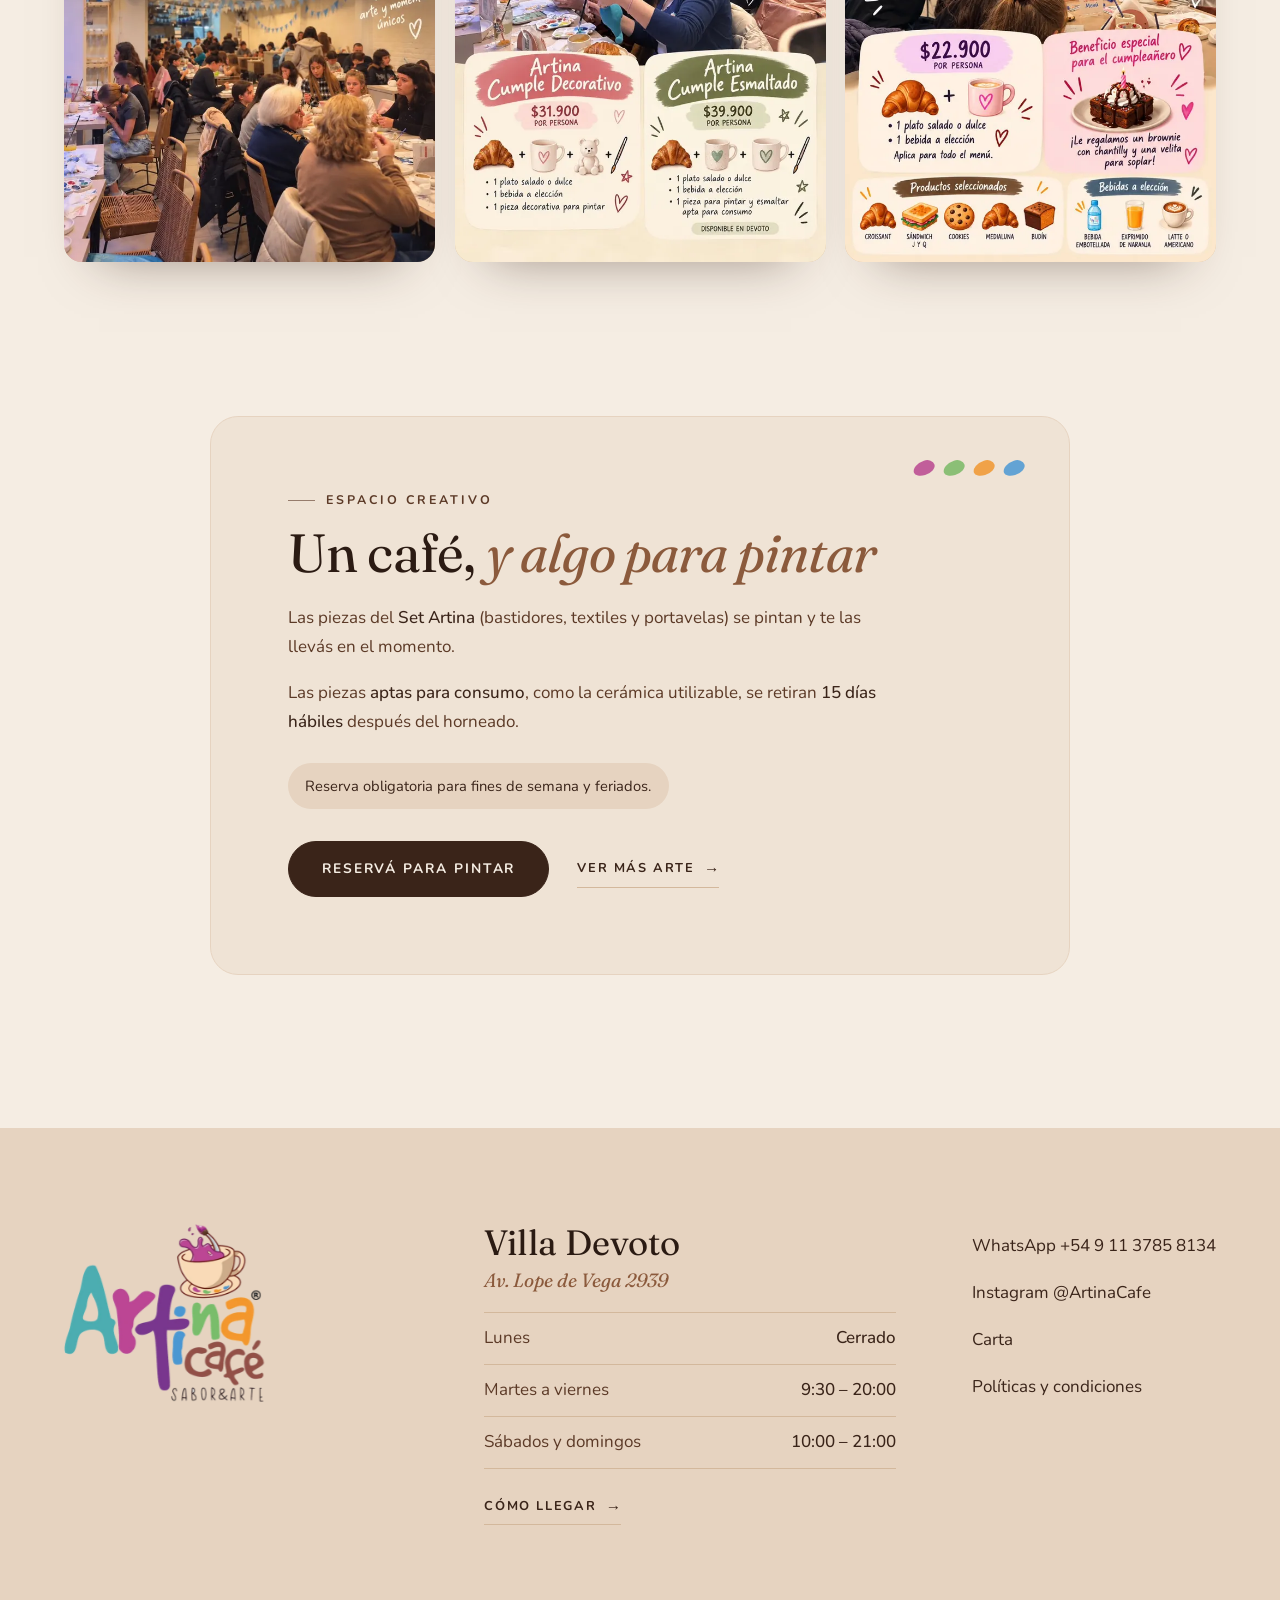
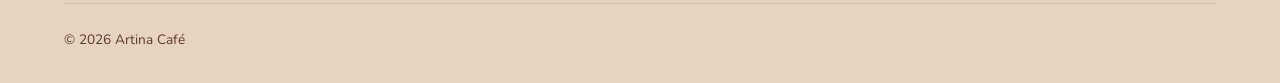
==== commit dce7af48: "Página de políticas y condiciones propia El link apuntaba a la página del WordPress viejo, que ya no" ====
--- a/index.html
+++ b/index.html
@@ -293,7 +293,7 @@
       <li><a href="https://wa.me/5491137858134" target="_blank" rel="noopener">WhatsApp +54 9 11 3785 8134</a></li>
       <li><a href="https://www.instagram.com/ArtinaCafe" target="_blank" rel="noopener">Instagram @ArtinaCafe</a></li>
       <li><a href="https://www.lacartaa.com/artina-cafe-684" target="_blank" rel="noopener">Carta</a></li>
-      <li><a href="https://artinacafe.com/index.php/politicas-condiciones/" target="_blank" rel="noopener">Políticas y condiciones</a></li>
+      <li><a href="politicas.html">Políticas y condiciones</a></li>
     </ul>
     <p class="footer__copy">© <span id="year">2026</span> Artina Café</p>
   </footer>
--- a/css/styles.css
+++ b/css/styles.css
@@ -536,3 +536,38 @@
   /* la galería es un carrusel horizontal: sin desplazamiento para no generar scroll interno */
   .js .birthday__gallery .reveal { --from: scale(.94); }
 }
+
+/* ---------- Página de políticas ---------- */
+
+.policy {
+  max-width: 760px;
+  margin: 0 auto;
+  padding: clamp(130px, 18vw, 170px) var(--gutter) clamp(72px, 10vw, 120px);
+}
+.policy .display { font-size: clamp(2.4rem, 6vw, 3.8rem); }
+.policy__block { margin-top: clamp(36px, 5vw, 52px); }
+.policy__block h2 {
+  margin: 0 0 .8rem;
+  padding-bottom: .6rem;
+  border-bottom: 1px solid var(--nude);
+  font: 500 clamp(1.5rem, 3vw, 1.9rem)/1.2 var(--serif);
+  color: var(--tinta);
+}
+.policy__block ul { margin: 0; padding-left: 1.2em; color: var(--cacao); }
+.policy__block li { margin: .55rem 0; }
+.policy__block li::marker { color: var(--caramelo); }
+.policy__block strong { font-weight: 700; color: var(--espresso); }
+.policy__accept {
+  margin: clamp(40px, 6vw, 56px) 0 0;
+  padding: 1.2rem 1.4rem;
+  border-radius: 14px;
+  background: var(--nude);
+  font-weight: 600;
+  color: var(--espresso);
+}
+.policy__help { margin-top: 2rem; display: flex; flex-wrap: wrap; align-items: center; gap: 12px 20px; }
+.policy__help p { margin: 0; color: var(--cacao); }
+.link-arrow--back::after { content: none; }
+.link-arrow--back::before { content: "←"; font-family: var(--serif); font-size: 1.2em; letter-spacing: 0; }
+.footer--slim { display: block; padding: 28px var(--gutter); }
+.footer--slim .footer__copy { border: 0; padding: 0; }
